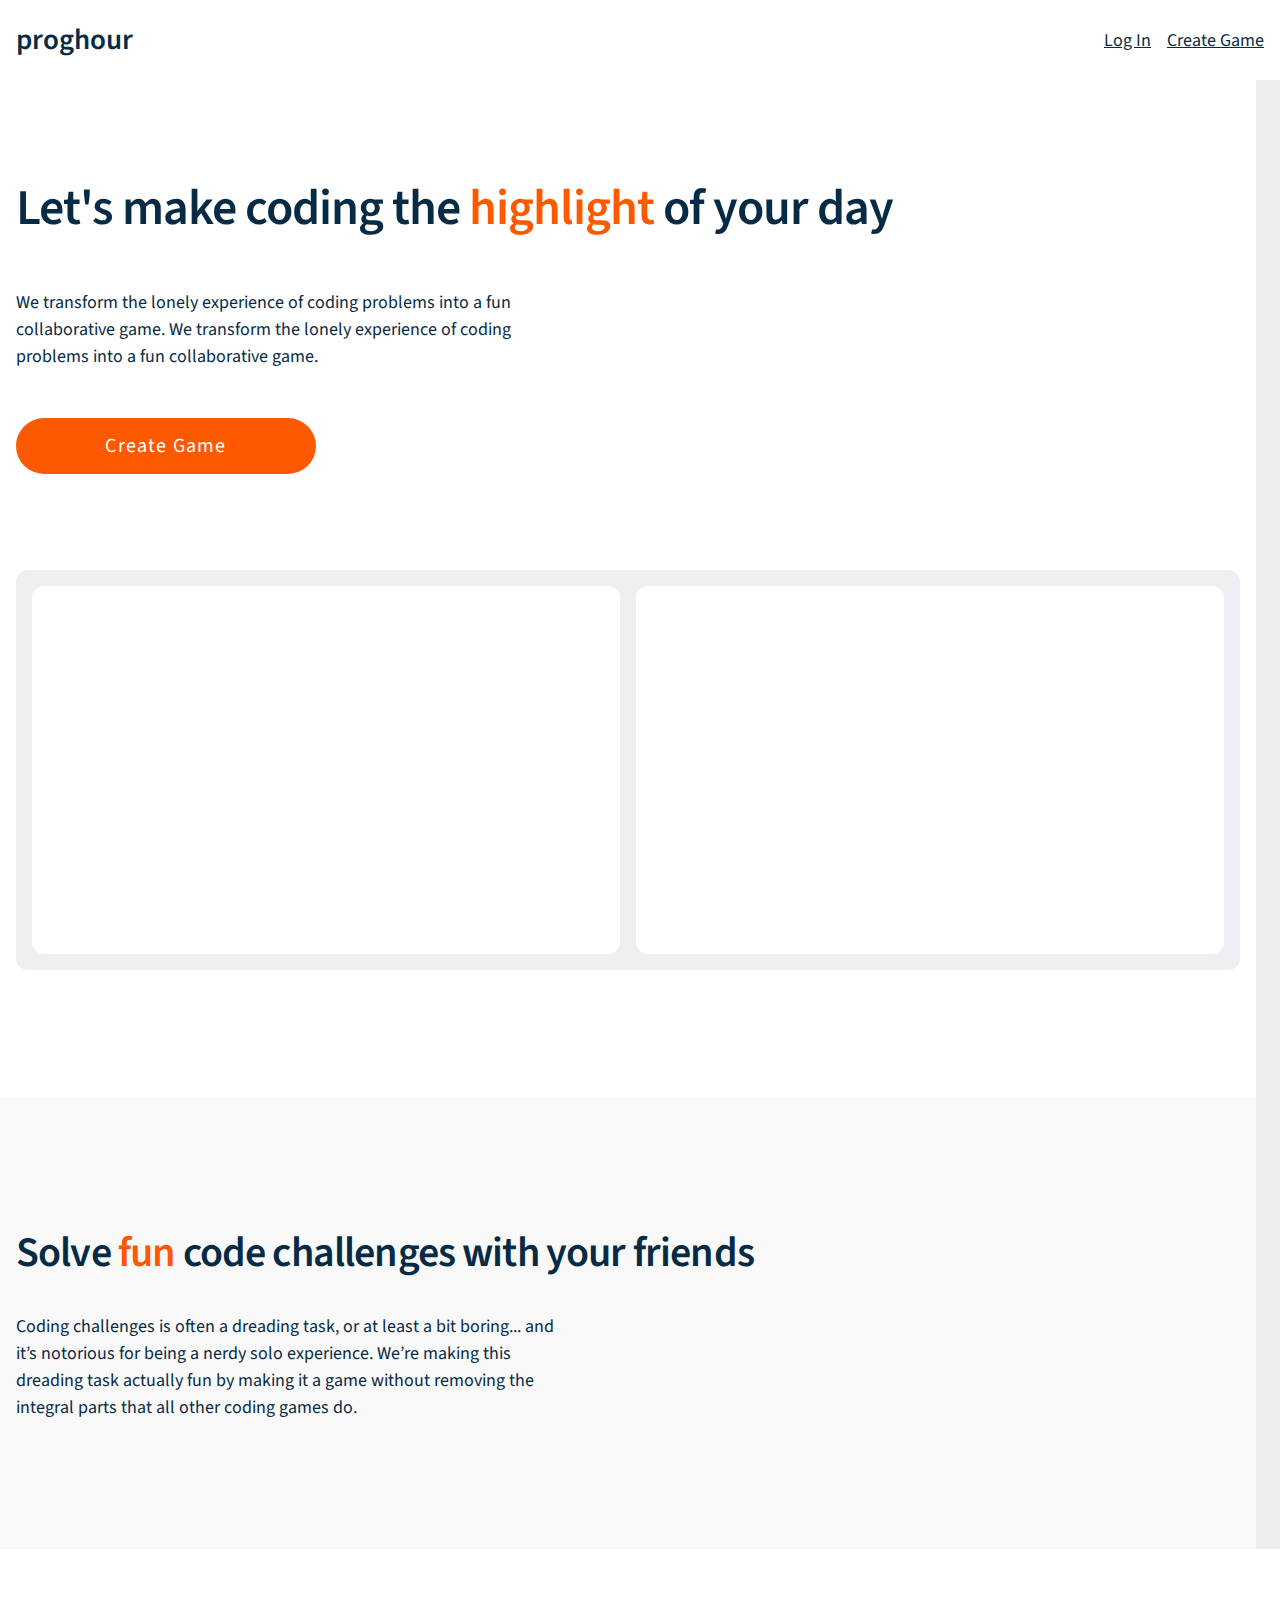
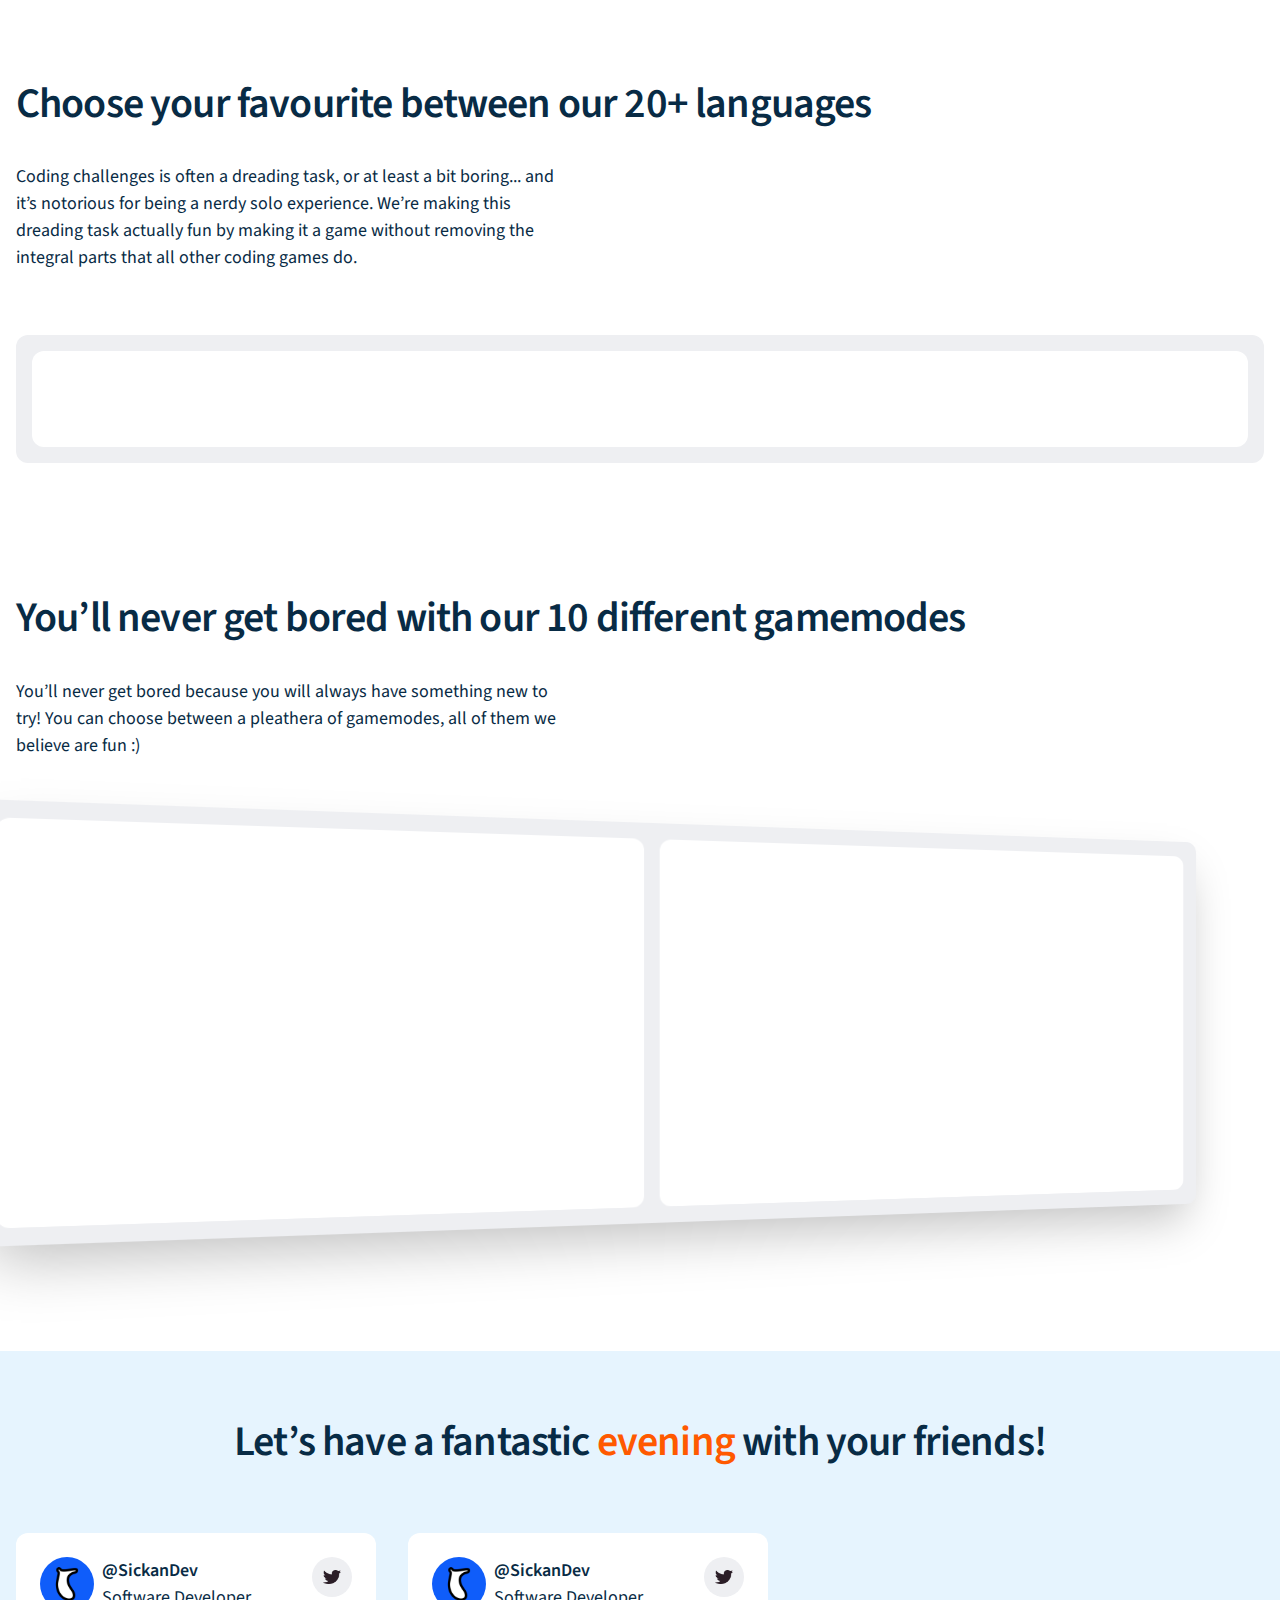
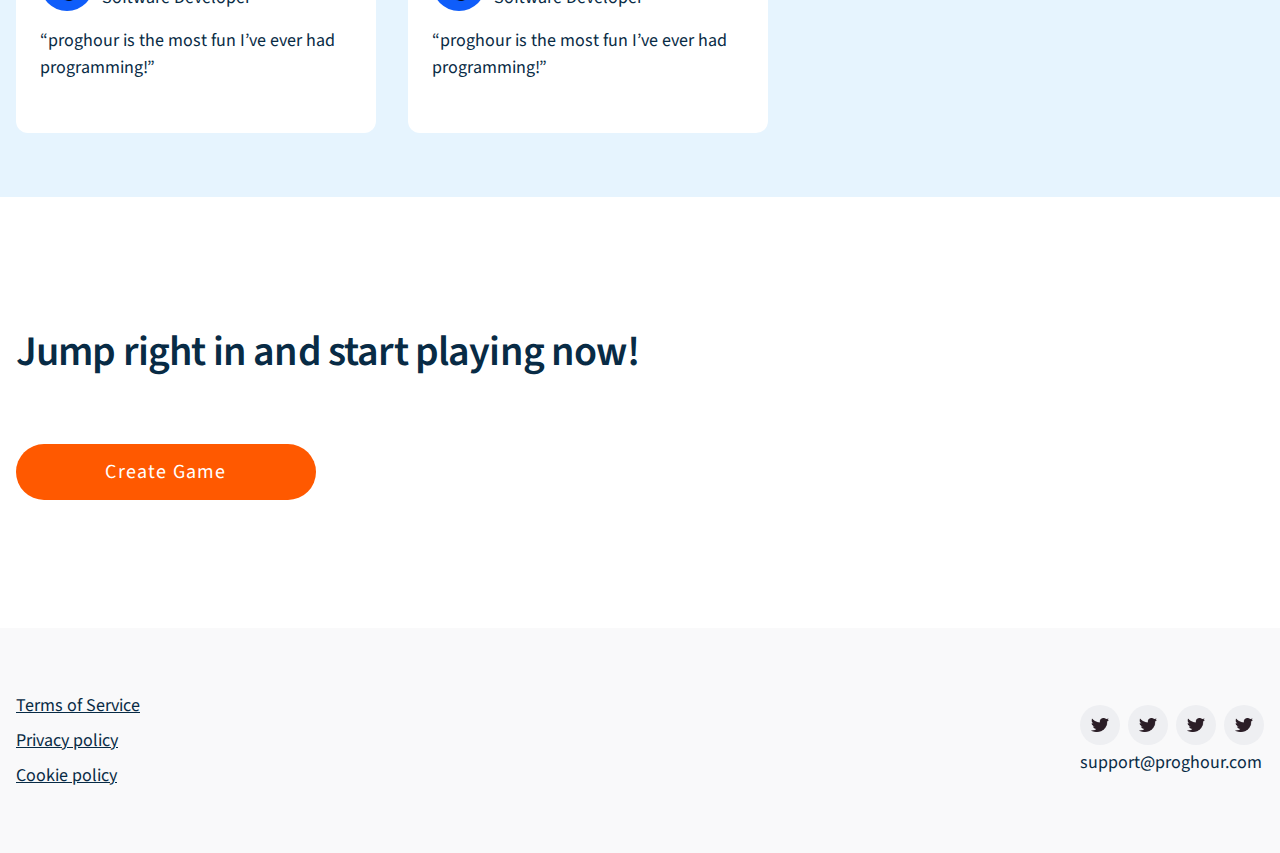
==== index.html @ 6eea27e3 "basic mobile finished" ====
<!DOCTYPE html>
<html lang="en">

<head>
  <meta charset="UTF-8" />
  <meta http-equiv="X-UA-Compatible" content="IE=edge" />
  <meta name="viewport" content="width=device-width, initial-scale=1.0" />
  <link rel="preconnect" href="https://fonts.googleapis.com" />
  <link rel="preconnect" href="https://fonts.gstatic.com" crossorigin />
  <link
    href="https://fonts.googleapis.com/css2?family=Source+Code+Pro:ital,wght@0,400;0,600;1,400;1,600&family=Source+Sans+Pro:ital,wght@0,400;0,600;0,700;1,400;1,600;1,700&display=swap"
    rel="stylesheet" />
  <link rel="stylesheet" href="css/style.css" media="all" />
  <title>proghour frontpage</title>
</head>

<body>
  <header class="header">
    <p class="header__logo">proghour</p>

    <nav class="header__nav">
      <a class="text text--normal" href="login.html">Log In</a>
      <a class="text text--normal" href="#">Create Game</a>
    </nav>
  </header>

  <section class="index__hero section section--default section--primary">
    <div class="index__hero-information">
      <h2 class="heading heading--big">
        Let's make <span class="code-text">coding</span> the
        <strong class="heading heading--big heading--highlight">highlight</strong>
        of your day
      </h2>

      <p class="index__hero-text text text--normal">
        We transform the lonely experience of coding problems into a fun
        collaborative game. We transform the lonely experience of coding
        problems into a fun collaborative game.
      </p>

      <button class="
            button button--primary button--big button-text button-text--big
            index__cta
          ">
        Create Game
      </button>
    </div>

    <div class="hero-image">
      <div class="hero-image__you hero-image__panel"></div>
      <div class="hero-image__best-friend hero-image__panel"></div>
    </div>
  </section>

  <section class="index__what section section--default">
    <h2 class="heading heading--default">
      Solve
      <strong class="heading heading--default heading--highlight">fun </strong>
      code challenges with your friends
    </h2>

    <p class="index__hero-text text text--normal">
      Coding challenges is often a dreading task, or at least a bit boring...
      and it’s notorious for being a nerdy solo experience. We’re making this
      dreading task actually fun by making it a game without removing the
      integral parts that all other coding games do.
    </p>
  </section>

  <section class="index__features">
    <div class="index__features-section">
      <div class="wrapper--heading-default">
        <h2 class="heading heading--default">
          Choose your favourite between our 20+ languages
        </h2>

        <p class="index__hero-text text text--normal">
          Coding challenges is often a dreading task, or at least a bit
          boring... and it’s notorious for being a nerdy solo experience.
          We’re making this dreading task actually fun by making it a game
          without removing the integral parts that all other coding games do.
        </p>
      </div>

      <div>
        <div class="language-image">
          <div class="language-image__inner">
            <div style="height: 64px"></div>
          </div>
        </div>
      </div>
    </div>

    <div class="index__features-section">
      <div class="wrapper--heading-default">
        <h2 class="heading heading--default">
          You’ll never get bored with our 10 different gamemodes
        </h2>

        <p class="index__hero-text text text--normal">
          You’ll never get bored because you will always have something new to
          try! You can choose between a pleathera of gamemodes, all of them we
          believe are fun :)
        </p>
      </div>

      <div class="index__panel">
        <div class="gamemode-image">
          <div class="hero-image__you hero-image__panel"></div>
          <div class="hero-image__best-friend hero-image__panel"></div>
        </div>
      </div>
    </div>
  </section>

  <section class="index__testamonials">
    <h2 class=" index__testamonial-header heading heading--default">
      Let’s have a fantastic <strong class="heading heading--default heading--highlight">evening</strong> with your
      friends!
    </h2>

    <div class="index__testamonial-list">
      <div class="testamonial">
        <div class="testamonial__person">
          <div class="testamonial__left">
            <img class="testamonial__avatar-image" src="./img/example_avatar.png" alt="Avatar">
            <div class="testamonial__details">
              <p class="text text--bold">@SickanDev</p>
              <p class="text text--normal">Software Developer</p>
            </div>
          </div>

          <div class="testamonial__right">
            <a class="testamonial__source" href="#">
              <img class="testamonial__source-image" src="./img/twitter_logo.png" alt="Twitter logo" />
            </a>
          </div>
        </div>

        <div class="testamonial__text">
          <p class="text text--normal">
            “proghour is the most fun I’ve ever had programming!”
          </p>
        </div>
      </div>

      <div class="testamonial">
        <div class="testamonial__person">
          <div class="testamonial__left">
            <img class="testamonial__avatar-image" src="./img/example_avatar.png" alt="Avatar">
            <div class="testamonial__details">
              <p class="text text--bold">@SickanDev</p>
              <p class="text text--normal">Software Developer</p>
            </div>
          </div>

          <div class="testamonial__right">
            <a class="testamonial__source" href="#">
              <img class="testamonial__source-image" src="./img/twitter_logo.png" alt="Twitter logo" />
            </a>
          </div>
        </div>

        <div class="testamonial__text">
          <p class="text text--normal">
            “proghour is the most fun I’ve ever had programming!”
          </p>
        </div>
      </div>

    </div>
  </section>

  <section class="index__how">
    <h2 class="heading heading--default">
      Jump right in and start playing now!
    </h2>

    <button class="
            button button--primary button--big button-text button-text--big
            index__cta
          ">
      Create Game
    </button>
  </section>

  <footer class="footer">
    <div class="footer__policies">
      <a class="text text--normal" href="#">Terms of Service</a>
      <a class="text text--normal" href="#">Privacy policy</a>
      <a class="text text--normal" href="#">Cookie policy</a>
    </div>

    <div class="footer__contact">

      <div class="footer__socials">
        <a class="footer__social-button" href="#">
          <img class="footer__social-image" src="./img/twitter_logo.png" alt="Twitter logo" />
        </a>
        <a class="footer__social-button" href="#">
          <img class="footer__social-image" src="./img/twitter_logo.png" alt="Twitter logo" />
        </a>
        <a class="footer__social-button" href="#">
          <img class="footer__social-image" src="./img/twitter_logo.png" alt="Twitter logo" />
        </a>
        <a class="footer__social-button" href="#">
          <img class="footer__social-image" src="./img/twitter_logo.png" alt="Twitter logo" />
        </a>
      </div>

      <p class="text text--normal">
        support@proghour.com
      </p>
    </div>
  </footer>
</body>

</html>
---- css/style.css ----
/* Font */
:root {
  --font-heading: "Source Sans Pro", sans-serif;
  --font-subheading: "Source Sans Pro", sans-serif;
  --font-body: "Source Sans Pro", sans-serif;
  --font-code: "Source Code Pro", monospace;
  --font-button: "Source Sans Pro", sans-serif;
}

/* Color */
:root {
  --color-black: #041725;
  --color-white: #ffffff;
  --color-foreground-dimmest: #6c8293;
  --color-foreground-dimmer: #244660;
  --color-foreground-default: #082b45;
  --color-background-root: #ebedef;
  --color-background-lower: #f9f9fa;
  --color-background-default: #ffffff;
  --color-background-higher: #eeeff2;
  --color-background-highest: #e3e5e8;
  --color-outline-dimmest: #dfe1e2;
  --color-outline-dimmer: #cfd1d3;
  --color-outline-default: #bdc0c2;
  --color-primary-dimmest: #b84000;
  --color-primary-dimmer: #e04e00;
  --color-primary-default: #ff5900;
  --color-primary-stronger: #ffceb3;
  --color-primary-strongest: #ffeee5;
  --color-secondary-dimmest: #b84000;
  --color-secondary-dimmer: #097bd3;
  --color-secondary-default: #0b93f4;
  --color-secondary-stronger: #b6dffb;
  --color-secondary-strongest: #e6f4fe;
  --color-positive-dimmest: #107f5e;
  --color-positive-dimmer: #14a378;
  --color-positive-default: #19cc95;
  --color-positive-stronger: #60ebc2;
  --color-positive-strongest: #bbf7e5;
  --color-negative-dimmest: #ae092d;
  --color-negative-dimmer: #d40d37;
  --color-negative-default: #f4154c;
  --color-negative-stronger: #f98aa6;
  --color-negative-strongest: #feecf0;
}

/* General */
:root {
  --border-radius-default: 12px;
  --border-radius-button: 100px;
  --shadow-small: 0px 1px 3px rgba(0, 0, 0, 0.1),
    0px 1px 2px -1px rgba(0, 0, 0, 0.1);
  --shadow-medium: 0px 4px 6px 0.1px rgba(0, 0, 0, 0.1),
    0px 2px 4px -2px rgba(0, 0, 0, 0.25);
  --shadow-big: 0px 10px 15px -3px rgba(0, 0, 0, 0.1),
    0px 4px 6px -4px rgba(0, 0, 0, 0.25);
  --shadow-extra-big: 0px 10px 25px -5px rgba(0, 0, 0, 0.1),
    0px 8px 10px -6px rgba(0, 0, 0, 0.1);
}

.heading {
  font-family: var(--font-heading);
  color: var(--color-foreground-default);
}
.heading--big {
  font-weight: 600;
  font-size: 2.625rem;
  line-height: 3.4125rem;
  letter-spacing: -0.02em;
}
.heading--default {
  font-weight: 600;
  font-size: 2.25rem;
  line-height: 2.925rem;
  letter-spacing: -0.02em;
}
.heading--small {
  font-weight: 600;
  font-size: 1.875rem;
  line-height: 2.4375rem;
  letter-spacing: -0.02em;
}
.heading--subtle {
  color: var(--color-foreground-dimmer);
}
.heading--highlight {
  color: var(--color-primary-default);
}

@media screen and (min-width: 656px) {
  .heading--big {
    font-size: 3.125rem;
    line-height: 4.0625rem;
  }
  .heading--default {
    font-size: 2.625rem;
    line-height: 3.4125rem;
  }
  .heading--small {
    font-size: 2.125rem;
    line-height: 2.7625rem;
  }
}
.text {
  font-family: var(--font-body);
  color: var(--color-foreground-default);
}
.text--normal {
  font-weight: 400;
  font-size: 1rem;
  line-height: 1.5rem;
}
.text--bold {
  font-weight: 600;
  font-size: 1rem;
  line-height: 1.5rem;
}
.text--small {
  font-weight: 400;
  font-size: 0.875rem;
  line-height: 1.3125rem;
}
.text--subtle {
  color: var(--color-foreground-dimmer);
}
.text--subtlest {
  color: var(--color-foreground-dimmest);
}

@media screen and (min-width: 656px) {
  .text--normal {
    font-size: 1.125rem;
    line-height: 1.6875rem;
  }
  .text--bold {
    font-size: 1.125rem;
    line-height: 1.6875rem;
  }
  .text--small {
    font-size: 1rem;
    line-height: 1.5rem;
  }
}
.button-text {
  font-family: var(--font-button);
}
.button-text--big {
  font-weight: 400;
  font-size: 1.375rem;
  line-height: 1.375rem;
  letter-spacing: 0.06em;
}
.button-text--default {
  font-weight: 400;
  font-size: 1.125rem;
  line-height: 1.125rem;
  letter-spacing: 0.06em;
}
.button-text--small {
  font-weight: 400;
  font-size: 1rem;
  line-height: 1rem;
  letter-spacing: 0.06em;
}

@media screen and (min-width: 656px) {
  .button-text--big {
    font-size: 1.25rem;
    line-height: 1.25rem;
  }
  .button-text--default {
    font-size: 1rem;
    line-height: 1rem;
  }
  .button-text--small {
    font-size: 0.85rem;
    line-height: 0.85rem;
  }
}
* {
  margin: 0;
  padding: 0;
  box-sizing: border-box;
}

body {
  width: 100vw;
  height: 100vh;
  max-width: 100%;
  background: var(--color-background-root);
}

.wrapper--heading-default {
  display: flex;
  flex-direction: column;
  gap: 32px;
}

.header {
  display: flex;
  align-items: center;
  justify-content: space-between;
  padding: 0 16px;
  width: 100%;
  height: 80px;
  background: var(--color-background-default);
}
.header__nav {
  display: flex;
  gap: 16px;
}
.header__logo {
  font-family: var(--font-heading);
  font-size: 29px;
  font-weight: 600;
  color: var(--color-foreground-default);
}

.footer {
  display: flex;
  justify-content: space-between;
  gap: 32px;
  align-items: center;
  background: var(--color-background-lower);
  padding: 64px 16px;
  height: max-content;
}
.footer__policies {
  display: flex;
  flex-direction: column;
  justify-content: flex-end;
  gap: 8px;
}
.footer__contact {
  display: flex;
  flex-direction: column;
  justify-content: flex-end;
  gap: 4px;
  min-height: 100%;
}
.footer__socials {
  display: flex;
  flex-wrap: wrap;
  justify-content: flex-end;
  gap: 8px;
}
.footer__social-button {
  display: flex;
  align-items: center;
  justify-content: center;
  width: 40px;
  height: 40px;
  border-radius: 100px;
  background: var(--color-background-higher);
}
.footer__social-button:active {
  background: var(--color-background-highest);
}
.footer__social-image {
  height: 14px;
}

@media screen and (min-width: 656px) {
  .footer__social-button:hover {
    background: var(--color-background-highest);
  }
}
.button {
  display: flex;
  justify-content: center;
  align-items: center;
  border-radius: var(--border-radius-button);
  border: none;
}
.button--standard {
  width: 100%;
}
.button--label {
  flex-direction: column;
  padding: 10px;
  aspect-ratio: unset;
}
.button--primary {
  background: var(--color-primary-default);
  color: var(--color-white);
}
.button--primary:active {
  background: var(--color-primary-dimmest);
}
.button--primary:disabled {
  opacity: 0.2;
}
.button--positive {
  background: var(--color-positive-default);
  color: var(--color-white);
}
.button--positive:active {
  background: var(--color-positive-dimmest);
}
.button--positive:disabled {
  opacity: 0.2;
}
.button--negative {
  background: var(--color-negative-default);
  color: var(--color-white);
}
.button--negative:active {
  background: var(--color-negative-dimmest);
}
.button--negative:disabled {
  opacity: 0.2;
}
.button--secondary {
  background: var(--color-background-default);
  border: 1px solid var(--color-primary-default);
  color: var(--color-primary-default);
}
.button--secondary:active {
  background: var(--color-primary-dimmer);
  color: var(--color-white);
}
.button--secondary:disabled {
  opacity: 0.2;
}
.button--tertiary {
  background: none;
  color: var(--color-foreground-default);
}
.button--tertiary:active {
  background: var(--color-background-highest);
}
.button--tertiary:disabled {
  opacity: 0.2;
}
.button--small {
  height: 40px;
  min-height: 40px;
}
.button--default {
  height: 52px;
  min-height: 52px;
}
.button--big {
  height: 64px;
  min-height: 64px;
}

@media screen and (min-width: 656px) {
  .button--primary:hover {
    background: var(--color-primary-dimmer);
  }
  .button--positive:hover {
    background: var(--color-positive-dimmer);
  }
  .button--negative:hover {
    background: var(--color-negative-dimmer);
  }
  .button--secondary:hover {
    background: var(--color-primary-default);
    color: var(--color-white);
  }
  .button--tertiary:hover {
    background: var(--color-background-higher);
  }
  .button--small {
    height: 32px;
    min-height: 32px;
  }
  .button--default {
    height: 40px;
    min-height: 40px;
  }
  .button--big {
    height: 56px;
    min-height: 56px;
  }
}
.section--default {
  max-width: 1256px;
  width: 100%;
}

.testamonial {
  display: flex;
  flex-direction: column;
  gap: 16px;
  background: var(--color-background-default);
  border-radius: var(--border-radius-default);
  padding: 24px;
  height: 200px;
  min-width: 360px;
  width: 360px;
}
.testamonial__person {
  display: flex;
  justify-content: space-between;
  height: max-content;
  width: 100%;
}
.testamonial__left {
  display: flex;
  gap: 8px;
}
.testamonial__avatar-image {
  width: 54px;
  height: 54px;
  border-radius: 100px;
}
.testamonial__details {
  display: flex;
  flex-direction: column;
}
.testamonial__right {
  display: flex;
  justify-content: flex-end;
  align-items: flex-start;
  width: max-content;
  height: 100%;
}
.testamonial__source {
  display: flex;
  align-items: center;
  justify-content: center;
  width: 40px;
  height: 40px;
  border-radius: 100px;
  background: var(--color-background-higher);
}
.testamonial__source:active {
  background: var(--color-background-highest);
}
.testamonial__source-image {
  height: 14px;
}

@media screen and (min-width: 656px) {
  .testamonial__source:hover {
    background: var(--color-background-highest);
  }
}
.hero-image {
  display: flex;
  gap: 16px;
  padding: 16px;
  width: 100%;
  aspect-ratio: 1.6;
  height: 100%;
  max-height: 400px;
  background: var(--color-background-higher);
  border-radius: var(--border-radius-default);
}
.hero-image__panel {
  background: var(--color-background-default);
  width: 100%;
  height: 100%;
  border-radius: var(--border-radius-default);
}

.language-image {
  padding: 16px;
  height: max-content;
  background: var(--color-background-higher);
  border-radius: var(--border-radius-default);
}
.language-image__inner {
  display: flex;
  gap: 16px;
  padding: 16px;
  width: 100%;
  height: max-content;
  background: var(--color-background-default);
  border-radius: var(--border-radius-default);
}

.gamemode-image {
  display: flex;
  gap: 16px;
  padding: 16px;
  width: 100%;
  aspect-ratio: 1.6;
  height: 100%;
  max-height: 400px;
  background: var(--color-background-higher);
  border-radius: var(--border-radius-default);
  transform: perspective(1500px) rotateY(15deg);
  box-shadow: rgba(0, 0, 0, 0.25) 0px 25px 50px -12px;
  transition: transform 1s ease 0s;
  transform-style: preserve-3d;
  margin-left: 12px;
}
.gamemode-image__panel {
  background: var(--color-background-default);
  width: 100%;
  height: 100%;
  border-radius: var(--border-radius-default);
}

.index__hero {
  display: flex;
  flex-direction: column;
  gap: 96px;
  padding: 96px 16px 128px 16px;
  background: var(--color-background-default);
}
.index__hero-information {
  display: flex;
  flex-direction: column;
  gap: 48px;
}
.index__hero-text {
  max-width: 560px;
}
.index__cta {
  width: 100%;
}
.index__what {
  display: flex;
  flex-direction: column;
  gap: 32px;
  padding: 128px 16px 128px 16px;
  background: var(--color-background-lower);
}
.index__features {
  display: flex;
  flex-direction: column;
  gap: 128px;
  padding: 128px 16px 128px 16px;
  background: var(--color-background-default);
}
.index__features-section {
  display: flex;
  flex-direction: column;
  gap: 64px;
}
.index__testamonials {
  display: flex;
  flex-direction: column;
  gap: 64px;
  padding: 64px 0;
  background: var(--color-secondary-strongest);
}
.index__testamonial-list {
  display: flex;
  gap: 32px;
  padding: 0 16px;
  overflow: auto;
}
.index__testamonial-header {
  width: 100%;
  text-align: center;
  padding: 0 16px;
}
.index__how {
  display: flex;
  flex-direction: column;
  gap: 64px;
  padding: 128px 16px;
  background: var(--color-background-default);
}

@media screen and (min-width: 656px) {
  .index__cta {
    width: 300px;
  }
}

/*# sourceMappingURL=style.css.map */
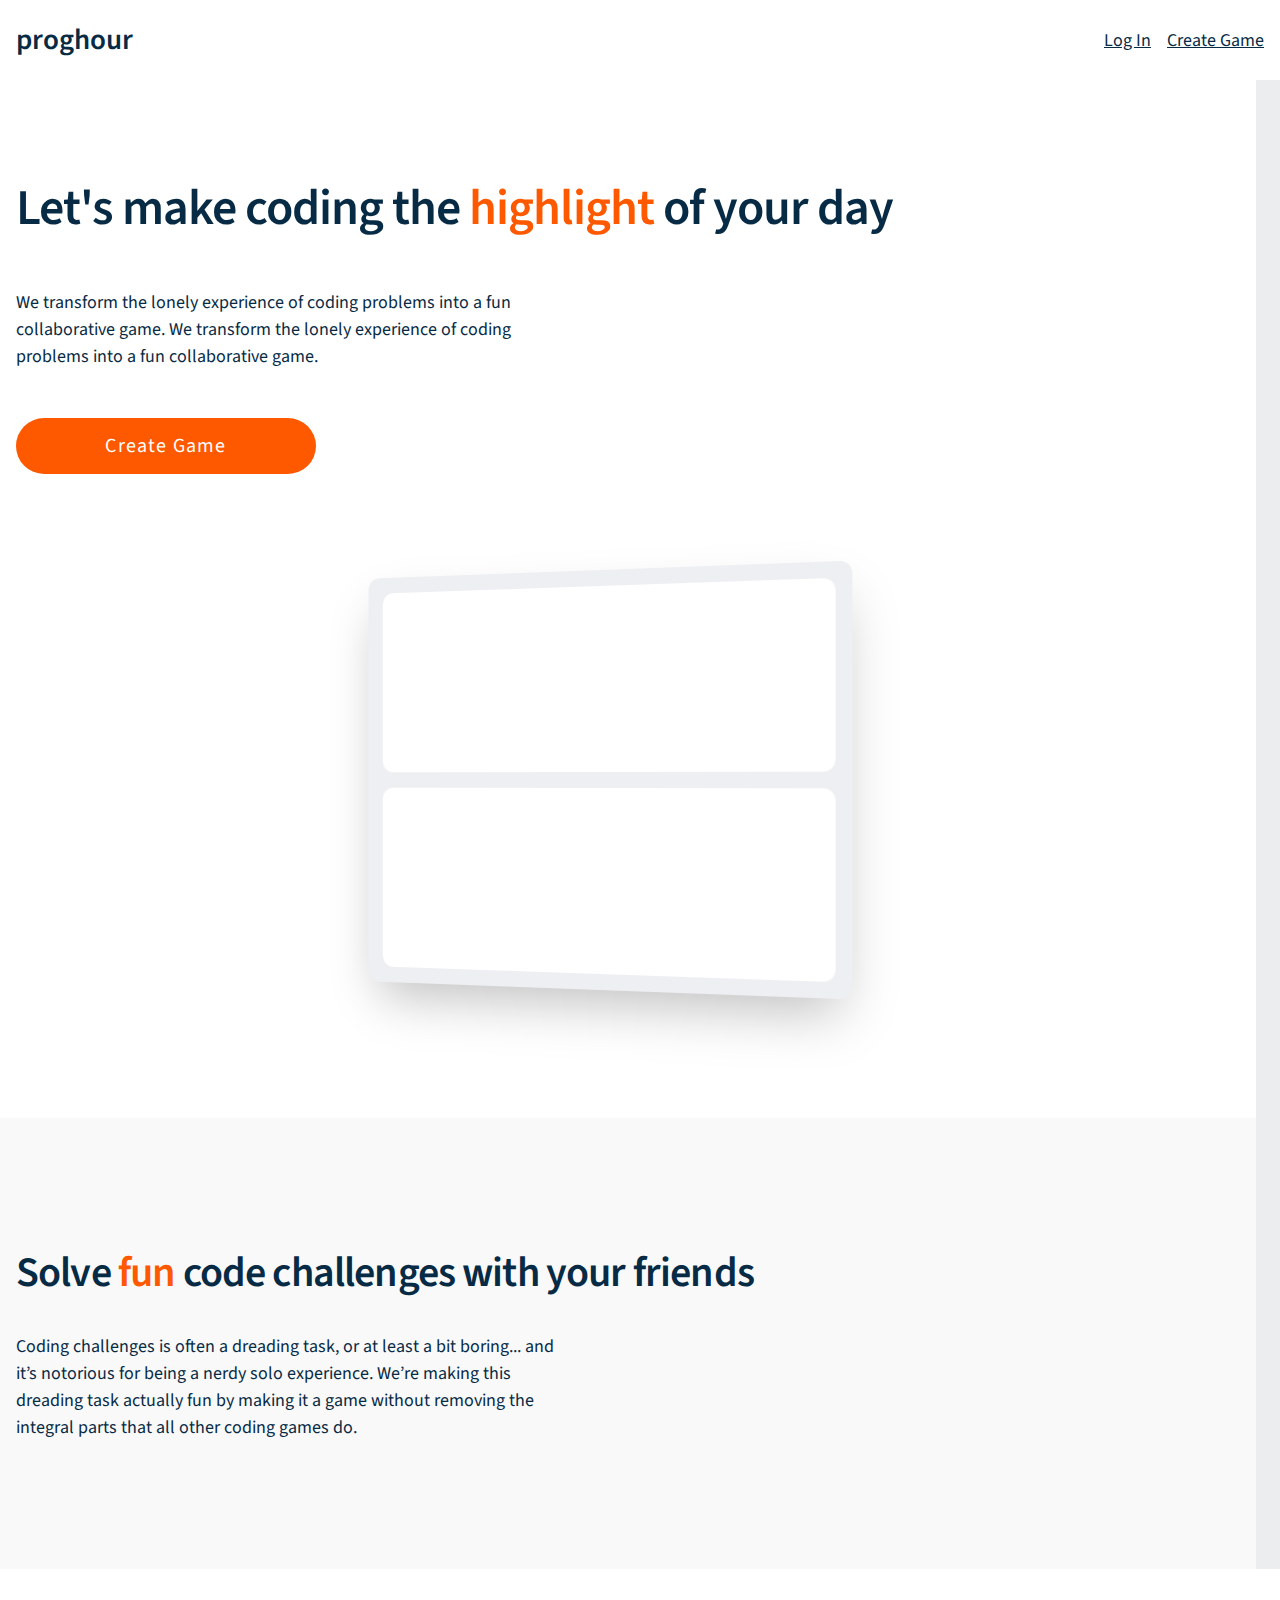
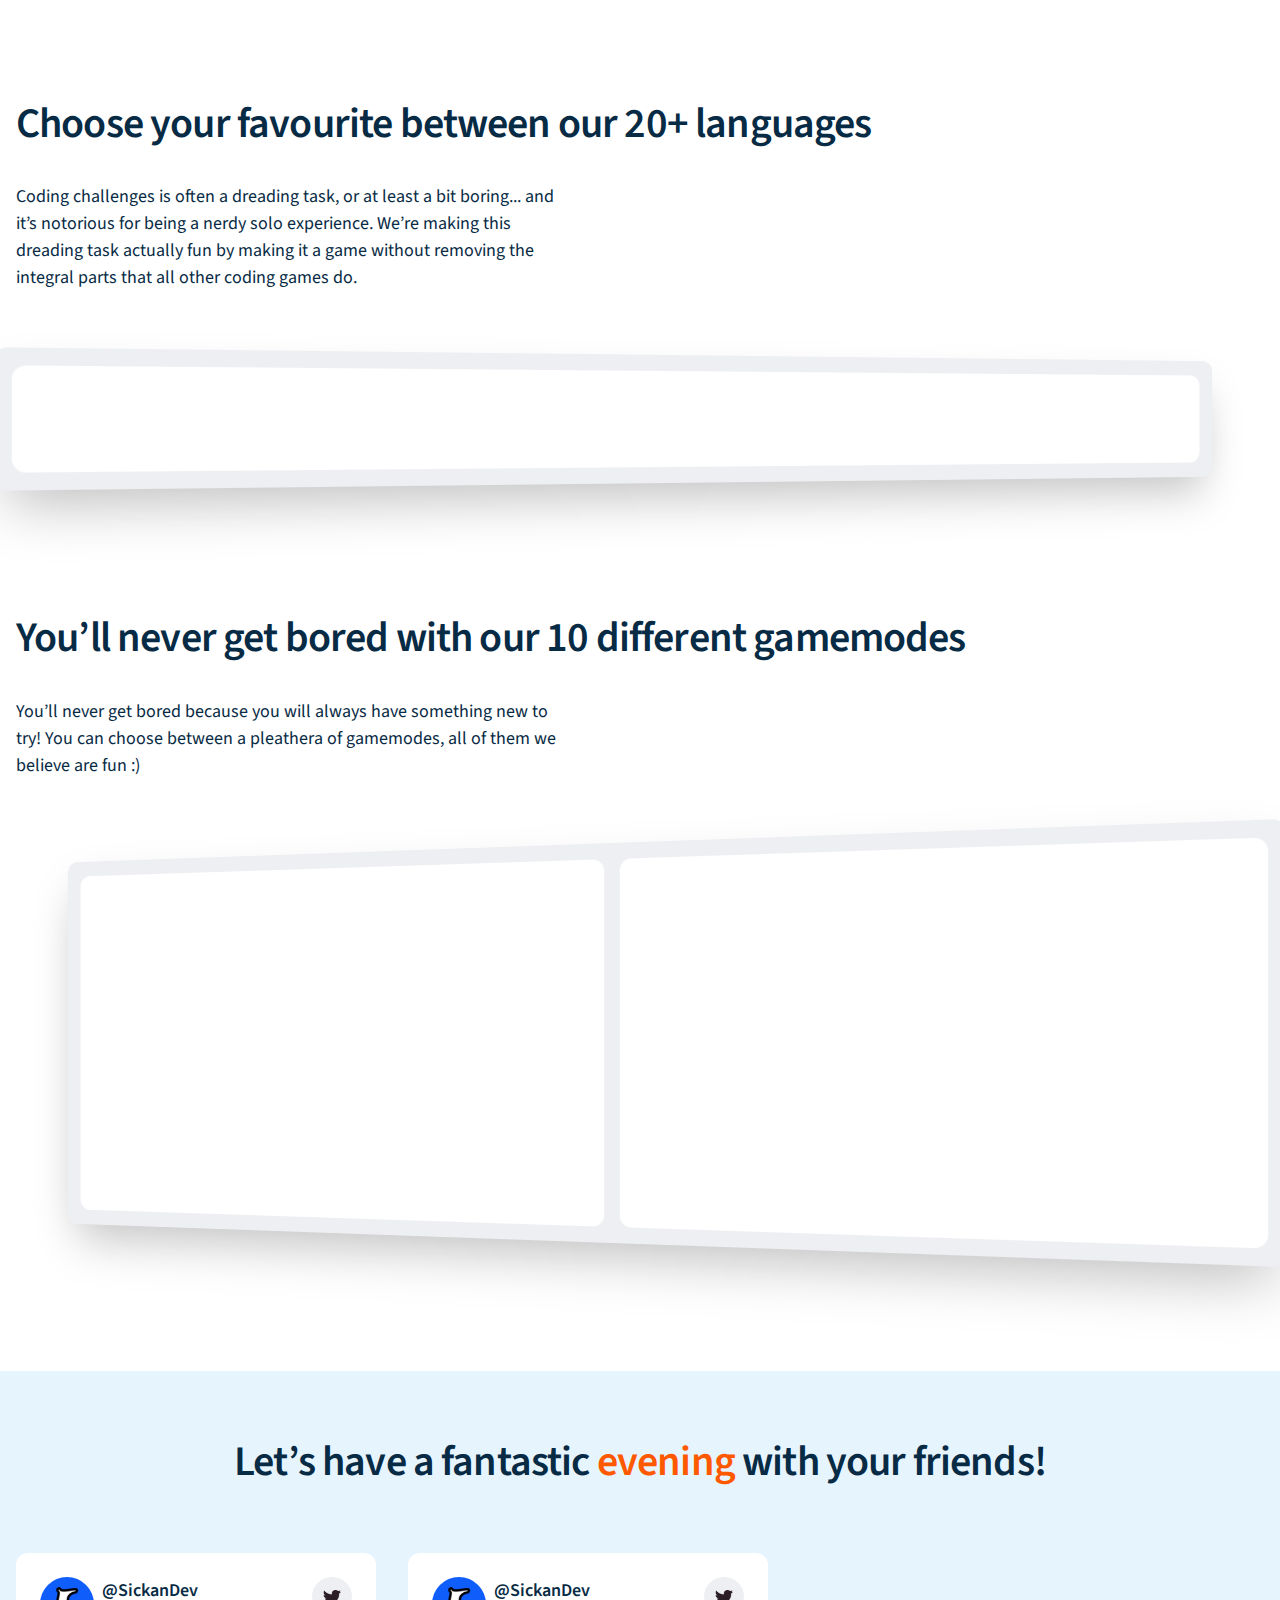
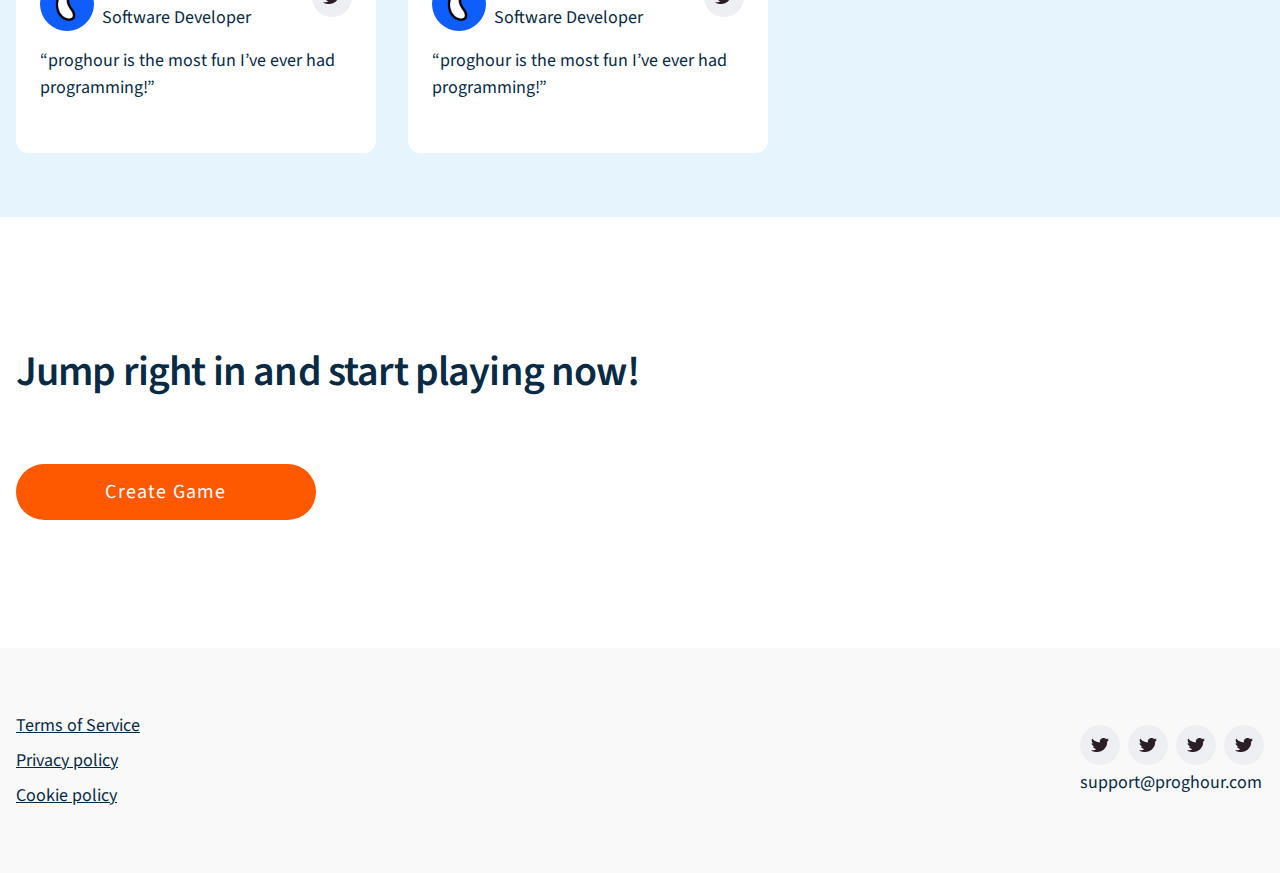
==== commit c39be74f: "3D Perspective of html-images and js file" ====
--- a/index.html
+++ b/index.html
@@ -1,218 +1,258 @@
 <!DOCTYPE html>
 <html lang="en">
-
-<head>
-  <meta charset="UTF-8" />
-  <meta http-equiv="X-UA-Compatible" content="IE=edge" />
-  <meta name="viewport" content="width=device-width, initial-scale=1.0" />
-  <link rel="preconnect" href="https://fonts.googleapis.com" />
-  <link rel="preconnect" href="https://fonts.gstatic.com" crossorigin />
-  <link
-    href="https://fonts.googleapis.com/css2?family=Source+Code+Pro:ital,wght@0,400;0,600;1,400;1,600&family=Source+Sans+Pro:ital,wght@0,400;0,600;0,700;1,400;1,600;1,700&display=swap"
-    rel="stylesheet" />
-  <link rel="stylesheet" href="css/style.css" media="all" />
-  <title>proghour frontpage</title>
-</head>
-
-<body>
-  <header class="header">
-    <p class="header__logo">proghour</p>
-
-    <nav class="header__nav">
-      <a class="text text--normal" href="login.html">Log In</a>
-      <a class="text text--normal" href="#">Create Game</a>
-    </nav>
-  </header>
-
-  <section class="index__hero section section--default section--primary">
-    <div class="index__hero-information">
-      <h2 class="heading heading--big">
-        Let's make <span class="code-text">coding</span> the
-        <strong class="heading heading--big heading--highlight">highlight</strong>
-        of your day
-      </h2>
-
-      <p class="index__hero-text text text--normal">
-        We transform the lonely experience of coding problems into a fun
-        collaborative game. We transform the lonely experience of coding
-        problems into a fun collaborative game.
-      </p>
-
-      <button class="
+  <head>
+    <meta charset="UTF-8" />
+    <meta http-equiv="X-UA-Compatible" content="IE=edge" />
+    <meta name="viewport" content="width=device-width, initial-scale=1.0" />
+    <link rel="preconnect" href="https://fonts.googleapis.com" />
+    <link rel="preconnect" href="https://fonts.gstatic.com" crossorigin />
+    <link
+      href="https://fonts.googleapis.com/css2?family=Source+Code+Pro:ital,wght@0,400;0,600;1,400;1,600&family=Source+Sans+Pro:ital,wght@0,400;0,600;0,700;1,400;1,600;1,700&display=swap"
+      rel="stylesheet"
+    />
+    <link rel="stylesheet" href="css/style.css" media="all" />
+    <title>proghour frontpage</title>
+  </head>
+
+  <body>
+    <header class="header">
+      <p class="header__logo">proghour</p>
+
+      <nav class="header__nav">
+        <a class="text text--normal" href="login.html">Log In</a>
+        <a class="text text--normal" href="#">Create Game</a>
+      </nav>
+    </header>
+
+    <section class="index__hero section section--default section--primary">
+      <div class="index__hero-information">
+        <h2 class="heading heading--big">
+          Let's make <span class="code-text">coding</span> the
+          <strong class="heading heading--big heading--highlight"
+            >highlight</strong
+          >
+          of your day
+        </h2>
+
+        <p class="index__hero-text text text--normal">
+          We transform the lonely experience of coding problems into a fun
+          collaborative game. We transform the lonely experience of coding
+          problems into a fun collaborative game.
+        </p>
+
+        <button
+          class="
             button button--primary button--big button-text button-text--big
             index__cta
-          ">
+          "
+        >
+          Create Game
+        </button>
+      </div>
+
+      <div class="hero-image html-image html-image--left">
+        <div class="hero-image__you hero-image__panel"></div>
+        <div class="hero-image__best-friend hero-image__panel"></div>
+      </div>
+    </section>
+
+    <section class="index__what section section--default">
+      <h2 class="heading heading--default">
+        Solve
+        <strong class="heading heading--default heading--highlight"
+          >fun
+        </strong>
+        code challenges with your friends
+      </h2>
+
+      <p class="index__hero-text text text--normal">
+        Coding challenges is often a dreading task, or at least a bit boring...
+        and it’s notorious for being a nerdy solo experience. We’re making this
+        dreading task actually fun by making it a game without removing the
+        integral parts that all other coding games do.
+      </p>
+    </section>
+
+    <section class="index__features">
+      <div class="index__features-section">
+        <div class="wrapper--heading-default">
+          <h2 class="heading heading--default">
+            Choose your favourite between our 20+ languages
+          </h2>
+
+          <p class="index__hero-text text text--normal">
+            Coding challenges is often a dreading task, or at least a bit
+            boring... and it’s notorious for being a nerdy solo experience.
+            We’re making this dreading task actually fun by making it a game
+            without removing the integral parts that all other coding games do.
+          </p>
+        </div>
+
+        <div>
+          <div class="language-image html-image html-image--right">
+            <div class="language-image__inner">
+              <div style="height: 64px"></div>
+            </div>
+          </div>
+        </div>
+      </div>
+
+      <div class="index__features-section">
+        <div class="wrapper--heading-default">
+          <h2 class="heading heading--default">
+            You’ll never get bored with our 10 different gamemodes
+          </h2>
+
+          <p class="index__hero-text text text--normal">
+            You’ll never get bored because you will always have something new to
+            try! You can choose between a pleathera of gamemodes, all of them we
+            believe are fun :)
+          </p>
+        </div>
+
+        <div class="index__panel">
+          <div class="gamemode-image html-image html-image--left">
+            <div class="hero-image__you hero-image__panel">
+              <div class="gamemode-image__code-line"></div>
+            </div>
+            <div class="hero-image__best-friend hero-image__panel"></div>
+          </div>
+        </div>
+      </div>
+    </section>
+
+    <section class="index__testimonials">
+      <h2 class="index__testimonial-header heading heading--default">
+        Let’s have a fantastic
+        <strong class="heading heading--default heading--highlight"
+          >evening</strong
+        >
+        with your friends!
+      </h2>
+
+      <div class="index__testimonial-list">
+        <div class="testimonial">
+          <div class="testimonial__person">
+            <div class="testimonial__left">
+              <img
+                class="testimonial__avatar-image"
+                src="./img/example_avatar.png"
+                alt="Avatar"
+              />
+              <div class="testimonial__details">
+                <p class="text text--bold">@SickanDev</p>
+                <p class="text text--normal">Software Developer</p>
+              </div>
+            </div>
+
+            <div class="testimonial__right">
+              <a class="testimonial__source" href="#">
+                <img
+                  class="testimonial__source-image"
+                  src="./img/twitter_logo.png"
+                  alt="Twitter logo"
+                />
+              </a>
+            </div>
+          </div>
+
+          <div class="testimonial__text">
+            <p class="text text--normal">
+              “proghour is the most fun I’ve ever had programming!”
+            </p>
+          </div>
+        </div>
+
+        <div class="testimonial">
+          <div class="testimonial__person">
+            <div class="testimonial__left">
+              <img
+                class="testimonial__avatar-image"
+                src="./img/example_avatar.png"
+                alt="Avatar"
+              />
+              <div class="testimonial__details">
+                <p class="text text--bold">@SickanDev</p>
+                <p class="text text--normal">Software Developer</p>
+              </div>
+            </div>
+
+            <div class="testimonial__right">
+              <a class="testimonial__source" href="#">
+                <img
+                  class="testimonial__source-image"
+                  src="./img/twitter_logo.png"
+                  alt="Twitter logo"
+                />
+              </a>
+            </div>
+          </div>
+
+          <div class="testimonial__text">
+            <p class="text text--normal">
+              “proghour is the most fun I’ve ever had programming!”
+            </p>
+          </div>
+        </div>
+      </div>
+    </section>
+
+    <section class="index__how">
+      <h2 class="heading heading--default">
+        Jump right in and start playing now!
+      </h2>
+
+      <button
+        class="
+          button button--primary button--big button-text button-text--big
+          index__cta
+        "
+      >
         Create Game
       </button>
-    </div>
-
-    <div class="hero-image">
-      <div class="hero-image__you hero-image__panel"></div>
-      <div class="hero-image__best-friend hero-image__panel"></div>
-    </div>
-  </section>
-
-  <section class="index__what section section--default">
-    <h2 class="heading heading--default">
-      Solve
-      <strong class="heading heading--default heading--highlight">fun </strong>
-      code challenges with your friends
-    </h2>
-
-    <p class="index__hero-text text text--normal">
-      Coding challenges is often a dreading task, or at least a bit boring...
-      and it’s notorious for being a nerdy solo experience. We’re making this
-      dreading task actually fun by making it a game without removing the
-      integral parts that all other coding games do.
-    </p>
-  </section>
-
-  <section class="index__features">
-    <div class="index__features-section">
-      <div class="wrapper--heading-default">
-        <h2 class="heading heading--default">
-          Choose your favourite between our 20+ languages
-        </h2>
-
-        <p class="index__hero-text text text--normal">
-          Coding challenges is often a dreading task, or at least a bit
-          boring... and it’s notorious for being a nerdy solo experience.
-          We’re making this dreading task actually fun by making it a game
-          without removing the integral parts that all other coding games do.
-        </p>
-      </div>
-
-      <div>
-        <div class="language-image">
-          <div class="language-image__inner">
-            <div style="height: 64px"></div>
-          </div>
-        </div>
-      </div>
-    </div>
-
-    <div class="index__features-section">
-      <div class="wrapper--heading-default">
-        <h2 class="heading heading--default">
-          You’ll never get bored with our 10 different gamemodes
-        </h2>
-
-        <p class="index__hero-text text text--normal">
-          You’ll never get bored because you will always have something new to
-          try! You can choose between a pleathera of gamemodes, all of them we
-          believe are fun :)
-        </p>
-      </div>
-
-      <div class="index__panel">
-        <div class="gamemode-image">
-          <div class="hero-image__you hero-image__panel"></div>
-          <div class="hero-image__best-friend hero-image__panel"></div>
-        </div>
-      </div>
-    </div>
-  </section>
-
-  <section class="index__testamonials">
-    <h2 class=" index__testamonial-header heading heading--default">
-      Let’s have a fantastic <strong class="heading heading--default heading--highlight">evening</strong> with your
-      friends!
-    </h2>
-
-    <div class="index__testamonial-list">
-      <div class="testamonial">
-        <div class="testamonial__person">
-          <div class="testamonial__left">
-            <img class="testamonial__avatar-image" src="./img/example_avatar.png" alt="Avatar">
-            <div class="testamonial__details">
-              <p class="text text--bold">@SickanDev</p>
-              <p class="text text--normal">Software Developer</p>
-            </div>
-          </div>
-
-          <div class="testamonial__right">
-            <a class="testamonial__source" href="#">
-              <img class="testamonial__source-image" src="./img/twitter_logo.png" alt="Twitter logo" />
-            </a>
-          </div>
-        </div>
-
-        <div class="testamonial__text">
-          <p class="text text--normal">
-            “proghour is the most fun I’ve ever had programming!”
-          </p>
-        </div>
-      </div>
-
-      <div class="testamonial">
-        <div class="testamonial__person">
-          <div class="testamonial__left">
-            <img class="testamonial__avatar-image" src="./img/example_avatar.png" alt="Avatar">
-            <div class="testamonial__details">
-              <p class="text text--bold">@SickanDev</p>
-              <p class="text text--normal">Software Developer</p>
-            </div>
-          </div>
-
-          <div class="testamonial__right">
-            <a class="testamonial__source" href="#">
-              <img class="testamonial__source-image" src="./img/twitter_logo.png" alt="Twitter logo" />
-            </a>
-          </div>
-        </div>
-
-        <div class="testamonial__text">
-          <p class="text text--normal">
-            “proghour is the most fun I’ve ever had programming!”
-          </p>
-        </div>
-      </div>
-
-    </div>
-  </section>
-
-  <section class="index__how">
-    <h2 class="heading heading--default">
-      Jump right in and start playing now!
-    </h2>
-
-    <button class="
-            button button--primary button--big button-text button-text--big
-            index__cta
-          ">
-      Create Game
-    </button>
-  </section>
-
-  <footer class="footer">
-    <div class="footer__policies">
-      <a class="text text--normal" href="#">Terms of Service</a>
-      <a class="text text--normal" href="#">Privacy policy</a>
-      <a class="text text--normal" href="#">Cookie policy</a>
-    </div>
-
-    <div class="footer__contact">
-
-      <div class="footer__socials">
-        <a class="footer__social-button" href="#">
-          <img class="footer__social-image" src="./img/twitter_logo.png" alt="Twitter logo" />
-        </a>
-        <a class="footer__social-button" href="#">
-          <img class="footer__social-image" src="./img/twitter_logo.png" alt="Twitter logo" />
-        </a>
-        <a class="footer__social-button" href="#">
-          <img class="footer__social-image" src="./img/twitter_logo.png" alt="Twitter logo" />
-        </a>
-        <a class="footer__social-button" href="#">
-          <img class="footer__social-image" src="./img/twitter_logo.png" alt="Twitter logo" />
-        </a>
-      </div>
-
-      <p class="text text--normal">
-        support@proghour.com
-      </p>
-    </div>
-  </footer>
-</body>
-
-</html>+    </section>
+
+    <footer class="footer">
+      <div class="footer__policies">
+        <a class="text text--normal" href="#">Terms of Service</a>
+        <a class="text text--normal" href="#">Privacy policy</a>
+        <a class="text text--normal" href="#">Cookie policy</a>
+      </div>
+
+      <div class="footer__contact">
+        <div class="footer__socials">
+          <a class="footer__social-button" href="#">
+            <img
+              class="footer__social-image"
+              src="./img/twitter_logo.png"
+              alt="Twitter logo"
+            />
+          </a>
+          <a class="footer__social-button" href="#">
+            <img
+              class="footer__social-image"
+              src="./img/twitter_logo.png"
+              alt="Twitter logo"
+            />
+          </a>
+          <a class="footer__social-button" href="#">
+            <img
+              class="footer__social-image"
+              src="./img/twitter_logo.png"
+              alt="Twitter logo"
+            />
+          </a>
+          <a class="footer__social-button" href="#">
+            <img
+              class="footer__social-image"
+              src="./img/twitter_logo.png"
+              alt="Twitter logo"
+            />
+          </a>
+        </div>
+
+        <p class="text text--normal">support@proghour.com</p>
+      </div>
+    </footer>
+  </body>
+</html>
--- a/css/style.css
+++ b/css/style.css
@@ -380,7 +380,7 @@
   width: 100%;
 }
 
-.testamonial {
+.testimonial {
   display: flex;
   flex-direction: column;
   gap: 16px;
@@ -391,33 +391,33 @@
   min-width: 360px;
   width: 360px;
 }
-.testamonial__person {
+.testimonial__person {
   display: flex;
   justify-content: space-between;
   height: max-content;
   width: 100%;
 }
-.testamonial__left {
+.testimonial__left {
   display: flex;
   gap: 8px;
 }
-.testamonial__avatar-image {
+.testimonial__avatar-image {
   width: 54px;
   height: 54px;
   border-radius: 100px;
 }
-.testamonial__details {
-  display: flex;
-  flex-direction: column;
-}
-.testamonial__right {
+.testimonial__details {
+  display: flex;
+  flex-direction: column;
+}
+.testimonial__right {
   display: flex;
   justify-content: flex-end;
   align-items: flex-start;
   width: max-content;
   height: 100%;
 }
-.testamonial__source {
+.testimonial__source {
   display: flex;
   align-items: center;
   justify-content: center;
@@ -426,19 +426,73 @@
   border-radius: 100px;
   background: var(--color-background-higher);
 }
-.testamonial__source:active {
+.testimonial__source:active {
   background: var(--color-background-highest);
 }
-.testamonial__source-image {
+.testimonial__source-image {
   height: 14px;
 }
 
 @media screen and (min-width: 656px) {
-  .testamonial__source:hover {
+  .testimonial__source:hover {
     background: var(--color-background-highest);
   }
 }
+.html-image {
+  position: relative;
+  transition: transform 1s ease 0s;
+}
+.html-image--right {
+  box-shadow: rgba(0, 0, 0, 0.25) 0px 25px 50px -12px;
+  transform: perspective(1500px) rotateY(15deg);
+  left: 2.2vw;
+}
+.html-image--left {
+  box-shadow: rgba(0, 0, 0, 0.25) 0px 25px 50px -12px;
+  perspective-origin: left;
+  transform: perspective(1500px) rotateY(-15deg);
+  right: 2.2vw;
+}
+
 .hero-image {
+  display: flex;
+  flex-direction: column;
+  gap: 16px;
+  padding: 16px;
+  width: 100%;
+  max-width: 500px;
+  aspect-ratio: 0.6;
+  height: 100%;
+  max-height: 420px;
+  margin: 0 auto;
+  background: var(--color-background-higher);
+  border-radius: var(--border-radius-default);
+}
+.hero-image__panel {
+  padding: 24px;
+  background: var(--color-background-default);
+  width: 100%;
+  height: 100%;
+  border-radius: var(--border-radius-default);
+}
+
+.language-image {
+  padding: 16px;
+  height: max-content;
+  background: var(--color-background-higher);
+  border-radius: var(--border-radius-default);
+}
+.language-image__inner {
+  display: flex;
+  gap: 16px;
+  padding: 16px;
+  width: 100%;
+  height: max-content;
+  background: var(--color-background-default);
+  border-radius: var(--border-radius-default);
+}
+
+.gamemode-image {
   display: flex;
   gap: 16px;
   padding: 16px;
@@ -449,45 +503,6 @@
   background: var(--color-background-higher);
   border-radius: var(--border-radius-default);
 }
-.hero-image__panel {
-  background: var(--color-background-default);
-  width: 100%;
-  height: 100%;
-  border-radius: var(--border-radius-default);
-}
-
-.language-image {
-  padding: 16px;
-  height: max-content;
-  background: var(--color-background-higher);
-  border-radius: var(--border-radius-default);
-}
-.language-image__inner {
-  display: flex;
-  gap: 16px;
-  padding: 16px;
-  width: 100%;
-  height: max-content;
-  background: var(--color-background-default);
-  border-radius: var(--border-radius-default);
-}
-
-.gamemode-image {
-  display: flex;
-  gap: 16px;
-  padding: 16px;
-  width: 100%;
-  aspect-ratio: 1.6;
-  height: 100%;
-  max-height: 400px;
-  background: var(--color-background-higher);
-  border-radius: var(--border-radius-default);
-  transform: perspective(1500px) rotateY(15deg);
-  box-shadow: rgba(0, 0, 0, 0.25) 0px 25px 50px -12px;
-  transition: transform 1s ease 0s;
-  transform-style: preserve-3d;
-  margin-left: 12px;
-}
 .gamemode-image__panel {
   background: var(--color-background-default);
   width: 100%;
@@ -532,20 +547,20 @@
   flex-direction: column;
   gap: 64px;
 }
-.index__testamonials {
+.index__testimonials {
   display: flex;
   flex-direction: column;
   gap: 64px;
   padding: 64px 0;
   background: var(--color-secondary-strongest);
 }
-.index__testamonial-list {
+.index__testimonial-list {
   display: flex;
   gap: 32px;
   padding: 0 16px;
   overflow: auto;
 }
-.index__testamonial-header {
+.index__testimonial-header {
   width: 100%;
   text-align: center;
   padding: 0 16px;
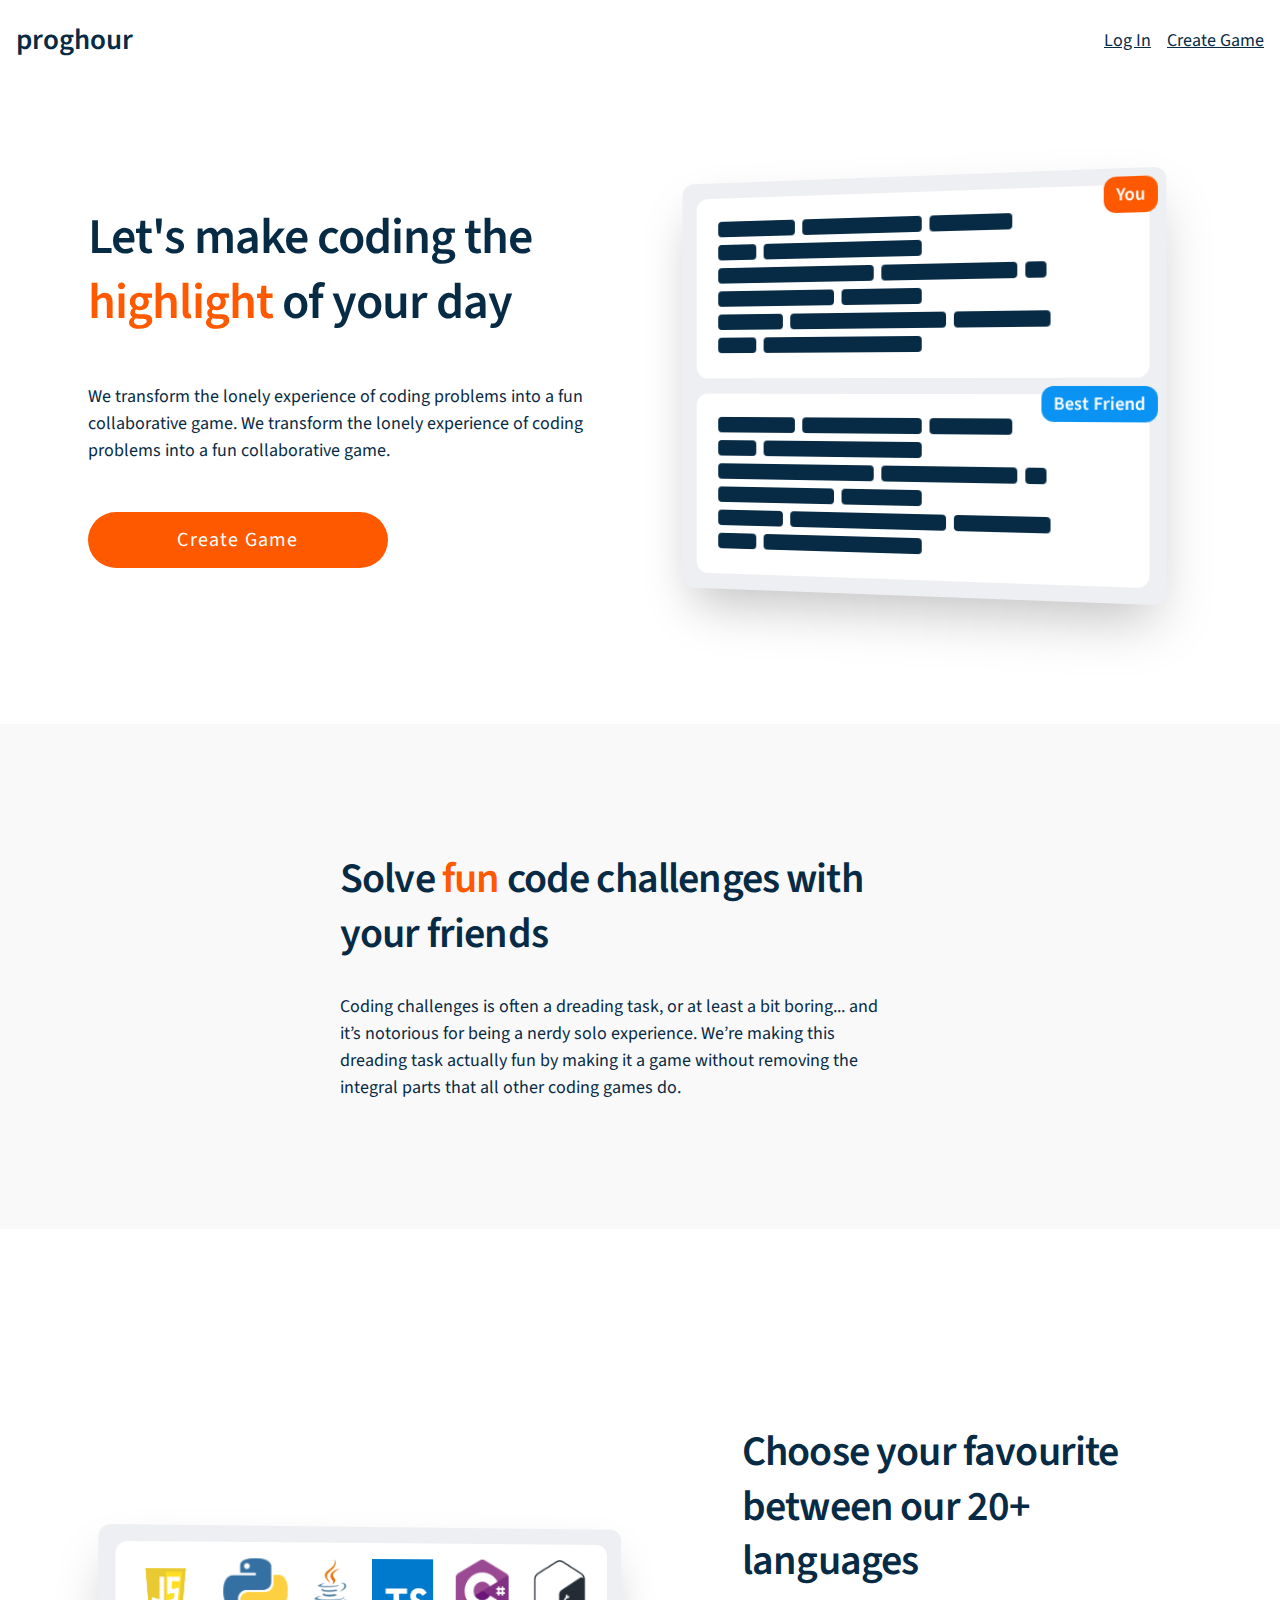
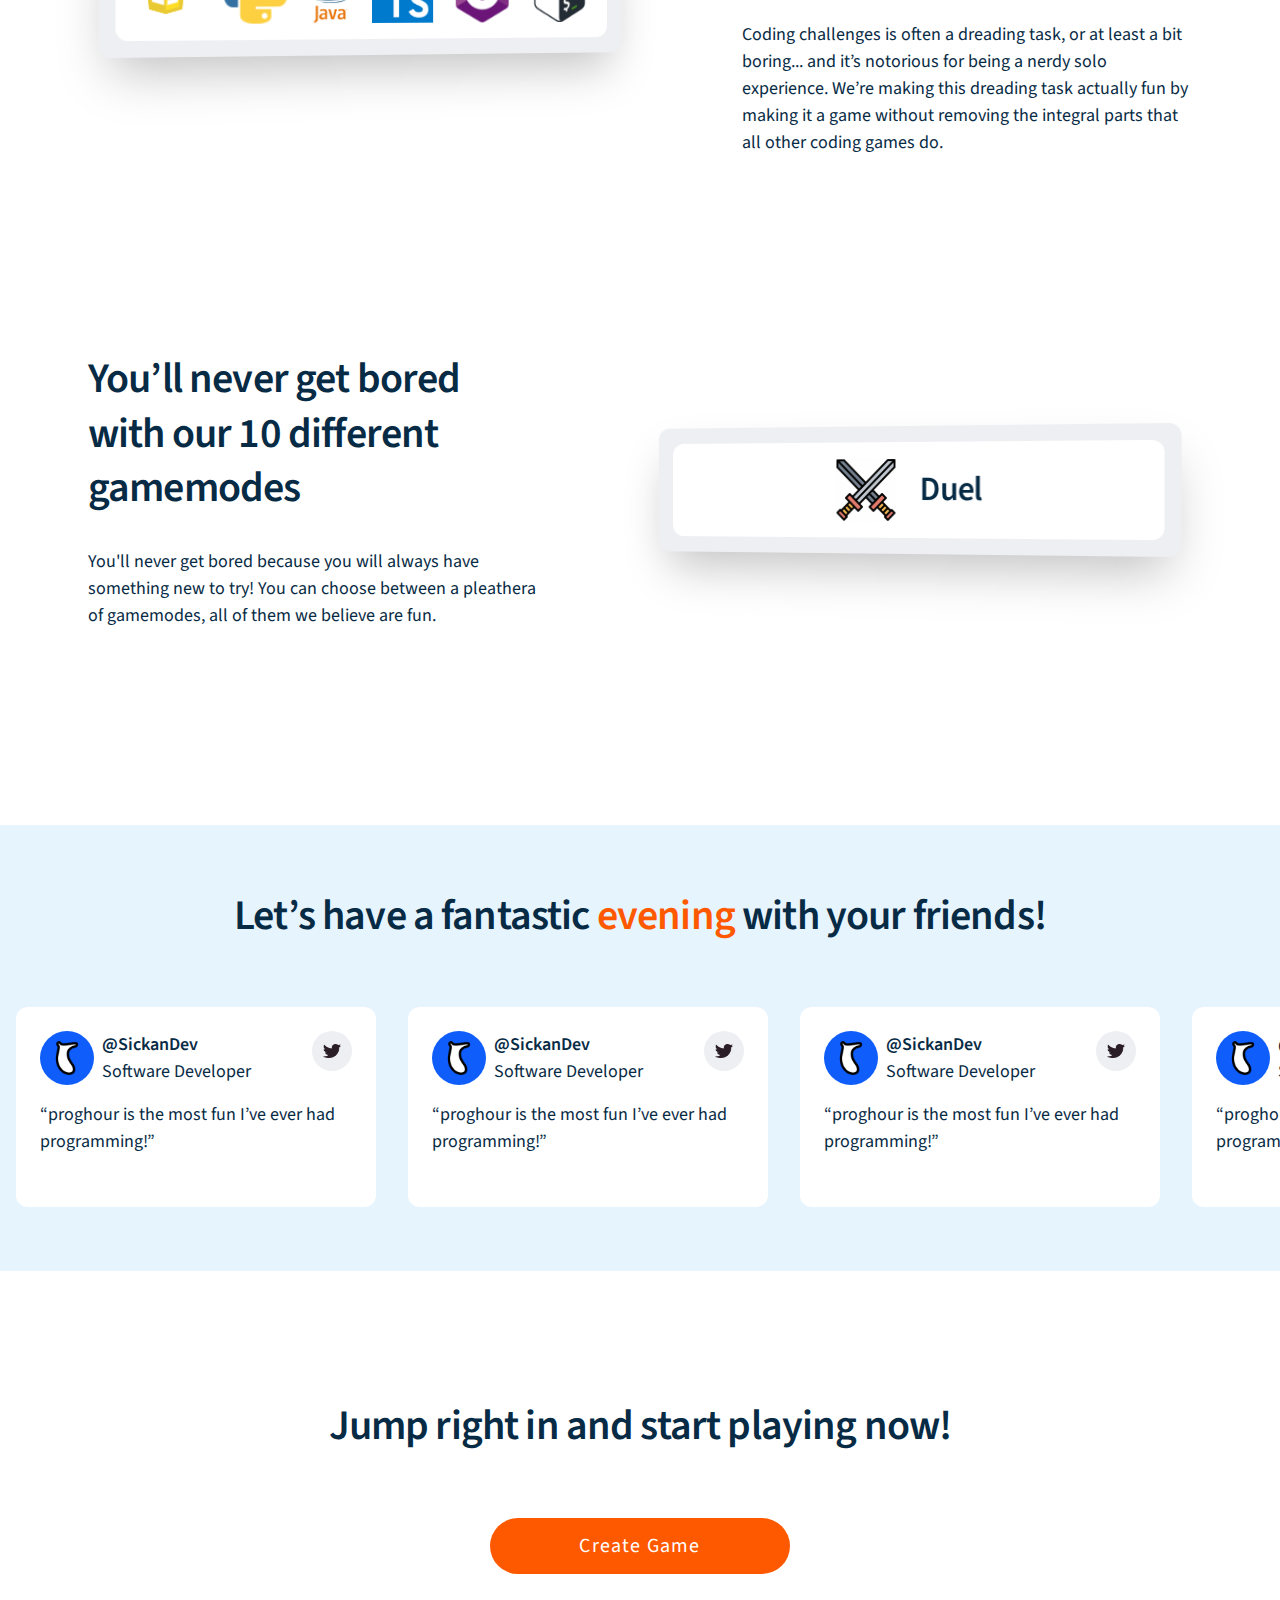
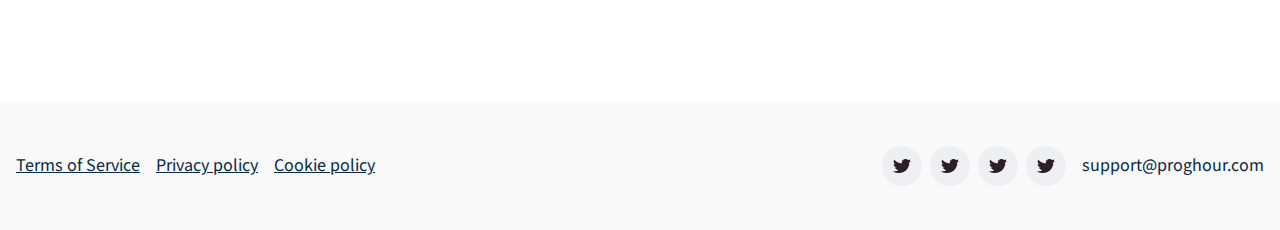
==== commit eca46a2b: "Desktop and animation" ====
--- a/index.html
+++ b/index.html
@@ -1,36 +1,37 @@
 <!DOCTYPE html>
 <html lang="en">
-  <head>
-    <meta charset="UTF-8" />
-    <meta http-equiv="X-UA-Compatible" content="IE=edge" />
-    <meta name="viewport" content="width=device-width, initial-scale=1.0" />
-    <link rel="preconnect" href="https://fonts.googleapis.com" />
-    <link rel="preconnect" href="https://fonts.gstatic.com" crossorigin />
-    <link
-      href="https://fonts.googleapis.com/css2?family=Source+Code+Pro:ital,wght@0,400;0,600;1,400;1,600&family=Source+Sans+Pro:ital,wght@0,400;0,600;0,700;1,400;1,600;1,700&display=swap"
-      rel="stylesheet"
-    />
-    <link rel="stylesheet" href="css/style.css" media="all" />
-    <title>proghour frontpage</title>
-  </head>
-
-  <body>
-    <header class="header">
+
+<head>
+  <meta charset="UTF-8" />
+  <meta http-equiv="X-UA-Compatible" content="IE=edge" />
+  <meta name="viewport" content="width=device-width, initial-scale=1.0" />
+  <link rel="preconnect" href="https://fonts.googleapis.com" />
+  <link rel="preconnect" href="https://fonts.gstatic.com" crossorigin />
+  <link
+    href="https://fonts.googleapis.com/css2?family=Source+Code+Pro:ital,wght@0,400;0,600;1,400;1,600&family=Source+Sans+Pro:ital,wght@0,400;0,600;0,700;1,400;1,600;1,700&display=swap"
+    rel="stylesheet" />
+  <link rel="stylesheet" href="css/style.css" media="all" />
+  <title>proghour frontpage</title>
+</head>
+
+<body>
+  <header class="header">
+    <div class="header__content">
       <p class="header__logo">proghour</p>
 
       <nav class="header__nav">
         <a class="text text--normal" href="login.html">Log In</a>
         <a class="text text--normal" href="#">Create Game</a>
       </nav>
-    </header>
-
-    <section class="index__hero section section--default section--primary">
+    </div>
+  </header>
+
+  <section class="index__hero section section--default section--primary">
+    <div class="index__hero-content section__content">
       <div class="index__hero-information">
         <h2 class="heading heading--big">
           Let's make <span class="code-text">coding</span> the
-          <strong class="heading heading--big heading--highlight"
-            >highlight</strong
-          >
+          <strong class="heading heading--big heading--highlight">highlight</strong>
           of your day
         </h2>
 
@@ -40,27 +41,28 @@
           problems into a fun collaborative game.
         </p>
 
-        <button
-          class="
+        <button class="
             button button--primary button--big button-text button-text--big
             index__cta
-          "
-        >
+          ">
           Create Game
         </button>
       </div>
 
       <div class="hero-image html-image html-image--left">
+        <p class="hero-image__tag hero-image__tag--you text text--bold">You</p>
+        <p class="hero-image__tag hero-image__tag--best-friend text text--bold">Best Friend</p>
         <div class="hero-image__you hero-image__panel"></div>
         <div class="hero-image__best-friend hero-image__panel"></div>
       </div>
-    </section>
-
-    <section class="index__what section section--default">
+    </div>
+  </section>
+
+  <section class="index__what section section--default">
+    <div class="section__content index__what-content">
       <h2 class="heading heading--default">
         Solve
-        <strong class="heading heading--default heading--highlight"
-          >fun
+        <strong class="heading heading--default heading--highlight">fun
         </strong>
         code challenges with your friends
       </h2>
@@ -71,11 +73,13 @@
         dreading task actually fun by making it a game without removing the
         integral parts that all other coding games do.
       </p>
-    </section>
-
-    <section class="index__features">
-      <div class="index__features-section">
-        <div class="wrapper--heading-default">
+    </div>
+  </section>
+
+  <section class="index__features section section--default">
+    <div class="section__content index__features-content">
+      <div class="index__features-section index__features-section--flipped">
+        <div class="wrapper--heading-default index__features-text">
           <h2 class="heading heading--default">
             Choose your favourite between our 20+ languages
           </h2>
@@ -91,128 +95,221 @@
         <div>
           <div class="language-image html-image html-image--right">
             <div class="language-image__inner">
-              <div style="height: 64px"></div>
+              <div class="language-image__row">
+                <img class="language-image__lang-logo" src="img/javascript_logo.png" alt="JavaScript logo">
+                <img class="language-image__lang-logo" src="img/python_logo.png" alt="Python logo">
+                <img class="language-image__lang-logo" src="img/java_logo.png" alt="Python logo">
+                <img class="language-image__lang-logo" src="img/typescript_logo.png" alt="TypeScript logo">
+                <img class="language-image__lang-logo" src="img/csharp_logo.png" alt="C# logo">
+                <img class="language-image__lang-logo" src="img/bash_logo.png" alt="Bash logo">
+                <img class="language-image__lang-logo" src="img/cpp_logo.png" alt="C++ logo">
+                <img class="language-image__lang-logo" src="img/php_logo.png" alt="php logo">
+                <img class="language-image__lang-logo" src="img/clang_logo.png" alt="C-lang logo">
+              </div>
+              <div class="language-image__row">
+                <img class="language-image__lang-logo" src="img/javascript_logo.png" alt="JavaScript logo">
+                <img class="language-image__lang-logo" src="img/python_logo.png" alt="Python logo">
+                <img class="language-image__lang-logo" src="img/java_logo.png" alt="Python logo">
+                <img class="language-image__lang-logo" src="img/typescript_logo.png" alt="TypeScript logo">
+                <img class="language-image__lang-logo" src="img/csharp_logo.png" alt="C# logo">
+                <img class="language-image__lang-logo" src="img/bash_logo.png" alt="Bash logo">
+                <img class="language-image__lang-logo" src="img/cpp_logo.png" alt="C++ logo">
+                <img class="language-image__lang-logo" src="img/php_logo.png" alt="php logo">
+                <img class="language-image__lang-logo" src="img/clang_logo.png" alt="C-lang logo">
+              </div>
             </div>
           </div>
         </div>
       </div>
 
       <div class="index__features-section">
-        <div class="wrapper--heading-default">
+        <div class="wrapper--heading-default index__features-text">
           <h2 class="heading heading--default">
             You’ll never get bored with our 10 different gamemodes
           </h2>
 
           <p class="index__hero-text text text--normal">
-            You’ll never get bored because you will always have something new to
+            You'll never get bored because you will always have something new to
             try! You can choose between a pleathera of gamemodes, all of them we
-            believe are fun :)
+            believe are fun.
           </p>
         </div>
 
         <div class="index__panel">
           <div class="gamemode-image html-image html-image--left">
-            <div class="hero-image__you hero-image__panel">
-              <div class="gamemode-image__code-line"></div>
-            </div>
-            <div class="hero-image__best-friend hero-image__panel"></div>
-          </div>
-        </div>
-      </div>
-    </section>
-
-    <section class="index__testimonials">
-      <h2 class="index__testimonial-header heading heading--default">
-        Let’s have a fantastic
-        <strong class="heading heading--default heading--highlight"
-          >evening</strong
-        >
-        with your friends!
-      </h2>
-
-      <div class="index__testimonial-list">
-        <div class="testimonial">
-          <div class="testimonial__person">
-            <div class="testimonial__left">
-              <img
-                class="testimonial__avatar-image"
-                src="./img/example_avatar.png"
-                alt="Avatar"
-              />
-              <div class="testimonial__details">
-                <p class="text text--bold">@SickanDev</p>
-                <p class="text text--normal">Software Developer</p>
+            <div class="gamemode-image__information gamemode-image__panel">
+              <div class="gamemode-image__row">
+                <div class="gamemode-image__image-wrapper">
+                  <img class="gamemode-image__logo" src="img/duel.png" alt="Duel">
+                  <p class="heading heading--small">Duel</p>
+                </div>
+                <div class="gamemode-image__image-wrapper">
+                  <img class="gamemode-image__logo" src="img/team_duel.jpg" alt="Team Duel logo">
+                  <p class="heading heading--small">Team Duel</p>
+                </div>
+                <div class="gamemode-image__image-wrapper">
+                  <img class="gamemode-image__logo" src="img/code_swap.png" alt="Code Swap logo">
+                  <p class="heading heading--small">Code Swap</p>
+                </div>
+                <div class="gamemode-image__image-wrapper">
+                  <img class="gamemode-image__logo" src="img/duel.png" alt="Duel logo">
+                  <p class="heading heading--small">Duel</p>
+                </div>
               </div>
             </div>
-
-            <div class="testimonial__right">
-              <a class="testimonial__source" href="#">
-                <img
-                  class="testimonial__source-image"
-                  src="./img/twitter_logo.png"
-                  alt="Twitter logo"
-                />
-              </a>
-            </div>
-          </div>
-
-          <div class="testimonial__text">
-            <p class="text text--normal">
-              “proghour is the most fun I’ve ever had programming!”
-            </p>
-          </div>
-        </div>
-
-        <div class="testimonial">
-          <div class="testimonial__person">
-            <div class="testimonial__left">
-              <img
-                class="testimonial__avatar-image"
-                src="./img/example_avatar.png"
-                alt="Avatar"
-              />
-              <div class="testimonial__details">
-                <p class="text text--bold">@SickanDev</p>
-                <p class="text text--normal">Software Developer</p>
-              </div>
-            </div>
-
-            <div class="testimonial__right">
-              <a class="testimonial__source" href="#">
-                <img
-                  class="testimonial__source-image"
-                  src="./img/twitter_logo.png"
-                  alt="Twitter logo"
-                />
-              </a>
-            </div>
-          </div>
-
-          <div class="testimonial__text">
-            <p class="text text--normal">
-              “proghour is the most fun I’ve ever had programming!”
-            </p>
-          </div>
-        </div>
-      </div>
-    </section>
-
-    <section class="index__how">
+          </div>
+        </div>
+      </div>
+    </div>
+  </section>
+
+  <section class="index__testimonials">
+    <h2 class="index__testimonial-header heading heading--default">
+      Let’s have a fantastic
+      <strong class="heading heading--default heading--highlight">evening</strong>
+      with your friends!
+    </h2>
+
+    <div class="index__testimonial-list">
+      <div class="testimonial">
+        <div class="testimonial__person">
+          <div class="testimonial__left">
+            <img class="testimonial__avatar-image" src="./img/example_avatar.png" alt="Avatar" />
+            <div class="testimonial__details">
+              <p class="text text--bold">@SickanDev</p>
+              <p class="text text--normal">Software Developer</p>
+            </div>
+          </div>
+
+          <div class="testimonial__right">
+            <a class="testimonial__source" href="#">
+              <img class="testimonial__source-image" src="./img/twitter_logo.png" alt="Twitter logo" />
+            </a>
+          </div>
+        </div>
+
+        <div class="testimonial__text">
+          <p class="text text--normal">
+            “proghour is the most fun I’ve ever had programming!”
+          </p>
+        </div>
+      </div>
+
+      <div class="testimonial">
+        <div class="testimonial__person">
+          <div class="testimonial__left">
+            <img class="testimonial__avatar-image" src="./img/example_avatar.png" alt="Avatar" />
+            <div class="testimonial__details">
+              <p class="text text--bold">@SickanDev</p>
+              <p class="text text--normal">Software Developer</p>
+            </div>
+          </div>
+
+          <div class="testimonial__right">
+            <a class="testimonial__source" href="#">
+              <img class="testimonial__source-image" src="./img/twitter_logo.png" alt="Twitter logo" />
+            </a>
+          </div>
+        </div>
+
+        <div class="testimonial__text">
+          <p class="text text--normal">
+            “proghour is the most fun I’ve ever had programming!”
+          </p>
+        </div>
+      </div>
+
+      <div class="testimonial">
+        <div class="testimonial__person">
+          <div class="testimonial__left">
+            <img class="testimonial__avatar-image" src="./img/example_avatar.png" alt="Avatar" />
+            <div class="testimonial__details">
+              <p class="text text--bold">@SickanDev</p>
+              <p class="text text--normal">Software Developer</p>
+            </div>
+          </div>
+
+          <div class="testimonial__right">
+            <a class="testimonial__source" href="#">
+              <img class="testimonial__source-image" src="./img/twitter_logo.png" alt="Twitter logo" />
+            </a>
+          </div>
+        </div>
+
+        <div class="testimonial__text">
+          <p class="text text--normal">
+            “proghour is the most fun I’ve ever had programming!”
+          </p>
+        </div>
+      </div>
+
+      <div class="testimonial">
+        <div class="testimonial__person">
+          <div class="testimonial__left">
+            <img class="testimonial__avatar-image" src="./img/example_avatar.png" alt="Avatar" />
+            <div class="testimonial__details">
+              <p class="text text--bold">@SickanDev</p>
+              <p class="text text--normal">Software Developer</p>
+            </div>
+          </div>
+
+          <div class="testimonial__right">
+            <a class="testimonial__source" href="#">
+              <img class="testimonial__source-image" src="./img/twitter_logo.png" alt="Twitter logo" />
+            </a>
+          </div>
+        </div>
+
+        <div class="testimonial__text">
+          <p class="text text--normal">
+            “proghour is the most fun I’ve ever had programming!”
+          </p>
+        </div>
+      </div>
+
+      <div class="testimonial">
+        <div class="testimonial__person">
+          <div class="testimonial__left">
+            <img class="testimonial__avatar-image" src="./img/example_avatar.png" alt="Avatar" />
+            <div class="testimonial__details">
+              <p class="text text--bold">@SickanDev</p>
+              <p class="text text--normal">Software Developer</p>
+            </div>
+          </div>
+
+          <div class="testimonial__right">
+            <a class="testimonial__source" href="#">
+              <img class="testimonial__source-image" src="./img/twitter_logo.png" alt="Twitter logo" />
+            </a>
+          </div>
+        </div>
+
+        <div class="testimonial__text">
+          <p class="text text--normal">
+            “proghour is the most fun I’ve ever had programming!”
+          </p>
+        </div>
+      </div>
+    </div>
+  </section>
+
+  <section class="index__how section section--default">
+    <div class="section__content index__how-content">
       <h2 class="heading heading--default">
         Jump right in and start playing now!
       </h2>
 
-      <button
-        class="
+      <button class="
           button button--primary button--big button-text button-text--big
           index__cta
-        "
-      >
+        ">
         Create Game
       </button>
-    </section>
-
-    <footer class="footer">
+    </div>
+  </section>
+
+  <footer class="footer">
+    <div class="footer__content">
       <div class="footer__policies">
         <a class="text text--normal" href="#">Terms of Service</a>
         <a class="text text--normal" href="#">Privacy policy</a>
@@ -222,37 +319,25 @@
       <div class="footer__contact">
         <div class="footer__socials">
           <a class="footer__social-button" href="#">
-            <img
-              class="footer__social-image"
-              src="./img/twitter_logo.png"
-              alt="Twitter logo"
-            />
+            <img class="footer__social-image" src="./img/twitter_logo.png" alt="Twitter logo" />
           </a>
           <a class="footer__social-button" href="#">
-            <img
-              class="footer__social-image"
-              src="./img/twitter_logo.png"
-              alt="Twitter logo"
-            />
+            <img class="footer__social-image" src="./img/twitter_logo.png" alt="Twitter logo" />
           </a>
           <a class="footer__social-button" href="#">
-            <img
-              class="footer__social-image"
-              src="./img/twitter_logo.png"
-              alt="Twitter logo"
-            />
+            <img class="footer__social-image" src="./img/twitter_logo.png" alt="Twitter logo" />
           </a>
           <a class="footer__social-button" href="#">
-            <img
-              class="footer__social-image"
-              src="./img/twitter_logo.png"
-              alt="Twitter logo"
-            />
+            <img class="footer__social-image" src="./img/twitter_logo.png" alt="Twitter logo" />
           </a>
         </div>
 
         <p class="text text--normal">support@proghour.com</p>
       </div>
-    </footer>
-  </body>
-</html>
+    </div>
+  </footer>
+
+  <script src="js/pseudocode.js"></script>
+</body>
+
+</html>--- a/css/style.css
+++ b/css/style.css
@@ -198,12 +198,18 @@
 
 .header {
   display: flex;
+  justify-content: center;
+  padding: 0 16px;
+  width: 100%;
+  height: 80px;
+  background: var(--color-background-default);
+}
+.header__content {
+  display: flex;
   align-items: center;
   justify-content: space-between;
-  padding: 0 16px;
-  width: 100%;
-  height: 80px;
-  background: var(--color-background-default);
+  width: 100%;
+  max-width: 1256px;
 }
 .header__nav {
   display: flex;
@@ -218,12 +224,18 @@
 
 .footer {
   display: flex;
-  justify-content: space-between;
+  justify-content: center;
   gap: 32px;
   align-items: center;
   background: var(--color-background-lower);
   padding: 64px 16px;
   height: max-content;
+}
+.footer__content {
+  display: flex;
+  justify-content: space-between;
+  width: 100%;
+  max-width: 1256px;
 }
 .footer__policies {
   display: flex;
@@ -265,6 +277,27 @@
     background: var(--color-background-highest);
   }
 }
+@media screen and (min-width: 1025px) {
+  .footer {
+    justify-content: center;
+    align-items: center;
+    height: 85px;
+  }
+  .footer__content {
+    align-items: center;
+    height: 100%;
+  }
+  .footer__policies {
+    flex-direction: row;
+    gap: 16px;
+  }
+  .footer__contact {
+    flex-direction: row;
+    justify-content: flex-end;
+    align-items: center;
+    gap: 16px;
+  }
+}
 .button {
   display: flex;
   justify-content: center;
@@ -376,10 +409,42 @@
   }
 }
 .section--default {
+  display: flex;
+  justify-content: center;
+  align-items: center;
+  width: 100%;
+  padding-left: 8px;
+  padding-right: 8px;
+}
+.section__content {
+  width: 100%;
   max-width: 1256px;
-  width: 100%;
-}
-
+}
+
+@media screen and (min-width: 361px) {
+  .section--default {
+    padding-left: 16px;
+    padding-right: 16px;
+  }
+}
+@media screen and (min-width: 656px) {
+  .section--default {
+    padding-left: 40px;
+    padding-right: 40px;
+  }
+}
+@media screen and (min-width: 1025px) {
+  .section--default {
+    padding-left: 88px;
+    padding-right: 88px;
+  }
+}
+@media screen and (min-width: 1440px) {
+  .section--default {
+    padding-left: 0;
+    padding-right: 0;
+  }
+}
 .testimonial {
   display: flex;
   flex-direction: column;
@@ -454,6 +519,28 @@
   right: 2.2vw;
 }
 
+.pseudocode {
+  display: flex;
+  flex-direction: column;
+  gap: 8px;
+}
+.pseudocode__line {
+  display: flex;
+  gap: 8px;
+  width: 100%;
+  height: max-content;
+}
+.pseudocode__word {
+  height: 16px;
+  border-radius: 4px;
+  width: 0;
+  background: var(--color-foreground-default);
+  transition: width cubic-bezier(0.23, 1, 0.32, 1), background ease;
+}
+.pseudocode__word--highlight {
+  background: var(--color-primary-default);
+}
+
 .hero-image {
   display: flex;
   flex-direction: column;
@@ -468,17 +555,38 @@
   background: var(--color-background-higher);
   border-radius: var(--border-radius-default);
 }
+.hero-image__tag {
+  position: absolute;
+  right: 8px;
+  z-index: 10;
+  padding: 4px 12px;
+  color: var(--color-white);
+  border-radius: var(--border-radius-default);
+}
+.hero-image__tag--you {
+  background: var(--color-primary-default);
+  top: 8px;
+}
+.hero-image__tag--best-friend {
+  top: 50%;
+  background: var(--color-secondary-default);
+}
 .hero-image__panel {
+  position: relative;
   padding: 24px;
   background: var(--color-background-default);
   width: 100%;
   height: 100%;
   border-radius: var(--border-radius-default);
+  overflow-y: auto;
 }
 
 .language-image {
   padding: 16px;
   height: max-content;
+  width: 100%;
+  max-width: 540px;
+  margin: 0 auto;
   background: var(--color-background-higher);
   border-radius: var(--border-radius-default);
 }
@@ -490,37 +598,109 @@
   height: max-content;
   background: var(--color-background-default);
   border-radius: var(--border-radius-default);
-}
-
+  overflow: hidden;
+}
+.language-image__row {
+  position: relative;
+  display: flex;
+  justify-content: space-around;
+  gap: 24px;
+  animation: slide 12s infinite linear;
+}
+.language-image__lang-logo {
+  height: 64px;
+}
+
+@keyframes slide {
+  0% {
+    transform: translateX(0%);
+  }
+  100% {
+    transform: translateX(calc(-100% - 16px));
+  }
+}
 .gamemode-image {
   display: flex;
+  flex-direction: column;
   gap: 16px;
   padding: 16px;
-  width: 100%;
-  aspect-ratio: 1.6;
-  height: 100%;
-  max-height: 400px;
+  height: max-content;
+  width: 100%;
+  max-width: 540px;
+  margin: 0 auto;
   background: var(--color-background-higher);
   border-radius: var(--border-radius-default);
 }
 .gamemode-image__panel {
+  padding: 16px;
   background: var(--color-background-default);
   width: 100%;
   height: 100%;
   border-radius: var(--border-radius-default);
-}
-
+  overflow-y: auto;
+}
+.gamemode-image__information {
+  height: 100%;
+  overflow: hidden;
+}
+.gamemode-image__row {
+  display: flex;
+  justify-content: center;
+  height: 100%;
+  width: 400%;
+  animation: gamemode 6s infinite linear;
+}
+.gamemode-image__image-wrapper {
+  display: flex;
+  justify-content: center;
+  align-items: center;
+  gap: 24px;
+  height: 100%;
+  width: 100%;
+}
+.gamemode-image__logo {
+  height: 64px;
+}
+
+@keyframes gamemode {
+  0% {
+    transform: translateX(0%);
+  }
+  30% {
+    transform: translateX(0%);
+  }
+  33% {
+    transform: translateX(-25%);
+  }
+  63% {
+    transform: translateX(-25%);
+  }
+  66% {
+    transform: translateX(-50%);
+  }
+  97% {
+    transform: translateX(-50%);
+  }
+  100% {
+    transform: translateX(-75%);
+  }
+}
 .index__hero {
+  padding-top: 96px;
+  padding-bottom: 128px;
+  background: var(--color-background-default);
+}
+.index__hero-content {
   display: flex;
   flex-direction: column;
   gap: 96px;
-  padding: 96px 16px 128px 16px;
-  background: var(--color-background-default);
 }
 .index__hero-information {
   display: flex;
   flex-direction: column;
+  justify-content: center;
   gap: 48px;
+  max-width: 620px;
 }
 .index__hero-text {
   max-width: 560px;
@@ -529,18 +709,25 @@
   width: 100%;
 }
 .index__what {
+  padding-top: 128px;
+  padding-bottom: 128px;
+  background: var(--color-background-lower);
+}
+.index__what-content {
   display: flex;
   flex-direction: column;
   gap: 32px;
-  padding: 128px 16px 128px 16px;
-  background: var(--color-background-lower);
+  max-width: 600px;
 }
 .index__features {
+  padding-top: 128px;
+  padding-bottom: 128px;
+  background: var(--color-background-default);
+}
+.index__features-content {
   display: flex;
   flex-direction: column;
   gap: 128px;
-  padding: 128px 16px 128px 16px;
-  background: var(--color-background-default);
 }
 .index__features-section {
   display: flex;
@@ -551,7 +738,8 @@
   display: flex;
   flex-direction: column;
   gap: 64px;
-  padding: 64px 0;
+  padding-top: 64px;
+  padding-bottom: 64px;
   background: var(--color-secondary-strongest);
 }
 .index__testimonial-list {
@@ -566,17 +754,70 @@
   padding: 0 16px;
 }
 .index__how {
-  display: flex;
-  flex-direction: column;
+  padding-top: 128px;
+  padding-bottom: 128px;
+  background: var(--color-background-default);
+}
+.index__how-content {
+  display: flex;
+  flex-direction: column;
+  align-items: center;
   gap: 64px;
-  padding: 128px 16px;
-  background: var(--color-background-default);
 }
 
 @media screen and (min-width: 656px) {
+  .index__hero-content {
+    align-items: center;
+  }
+}
+@media screen and (min-width: 1025px) {
+  .index__hero-content {
+    display: flex;
+    flex-direction: row;
+    justify-content: space-between;
+    gap: 96px;
+  }
   .index__cta {
     width: 300px;
   }
+  .index__features-section {
+    display: flex;
+    flex-direction: column;
+    justify-content: space-between;
+    align-items: center;
+    gap: 128px;
+  }
+  .index__features-section--flipped {
+    flex-direction: column;
+  }
+  .index__features-text {
+    width: 100%;
+    max-width: 800px;
+  }
+}
+@media screen and (min-width: 1256px) {
+  .index__features-section {
+    display: flex;
+    flex-direction: row;
+    justify-content: space-between;
+    align-items: center;
+    gap: 128px;
+  }
+  .index__features-section--flipped {
+    flex-direction: row-reverse;
+  }
+  .index__features-text {
+    min-width: 450px;
+    width: 100%;
+    max-width: 500px;
+  }
+  .index__features {
+    padding-top: 196px;
+    padding-bottom: 196px;
+  }
+  .index__features-content {
+    gap: 196px;
+  }
 }
 
 /*# sourceMappingURL=style.css.map */
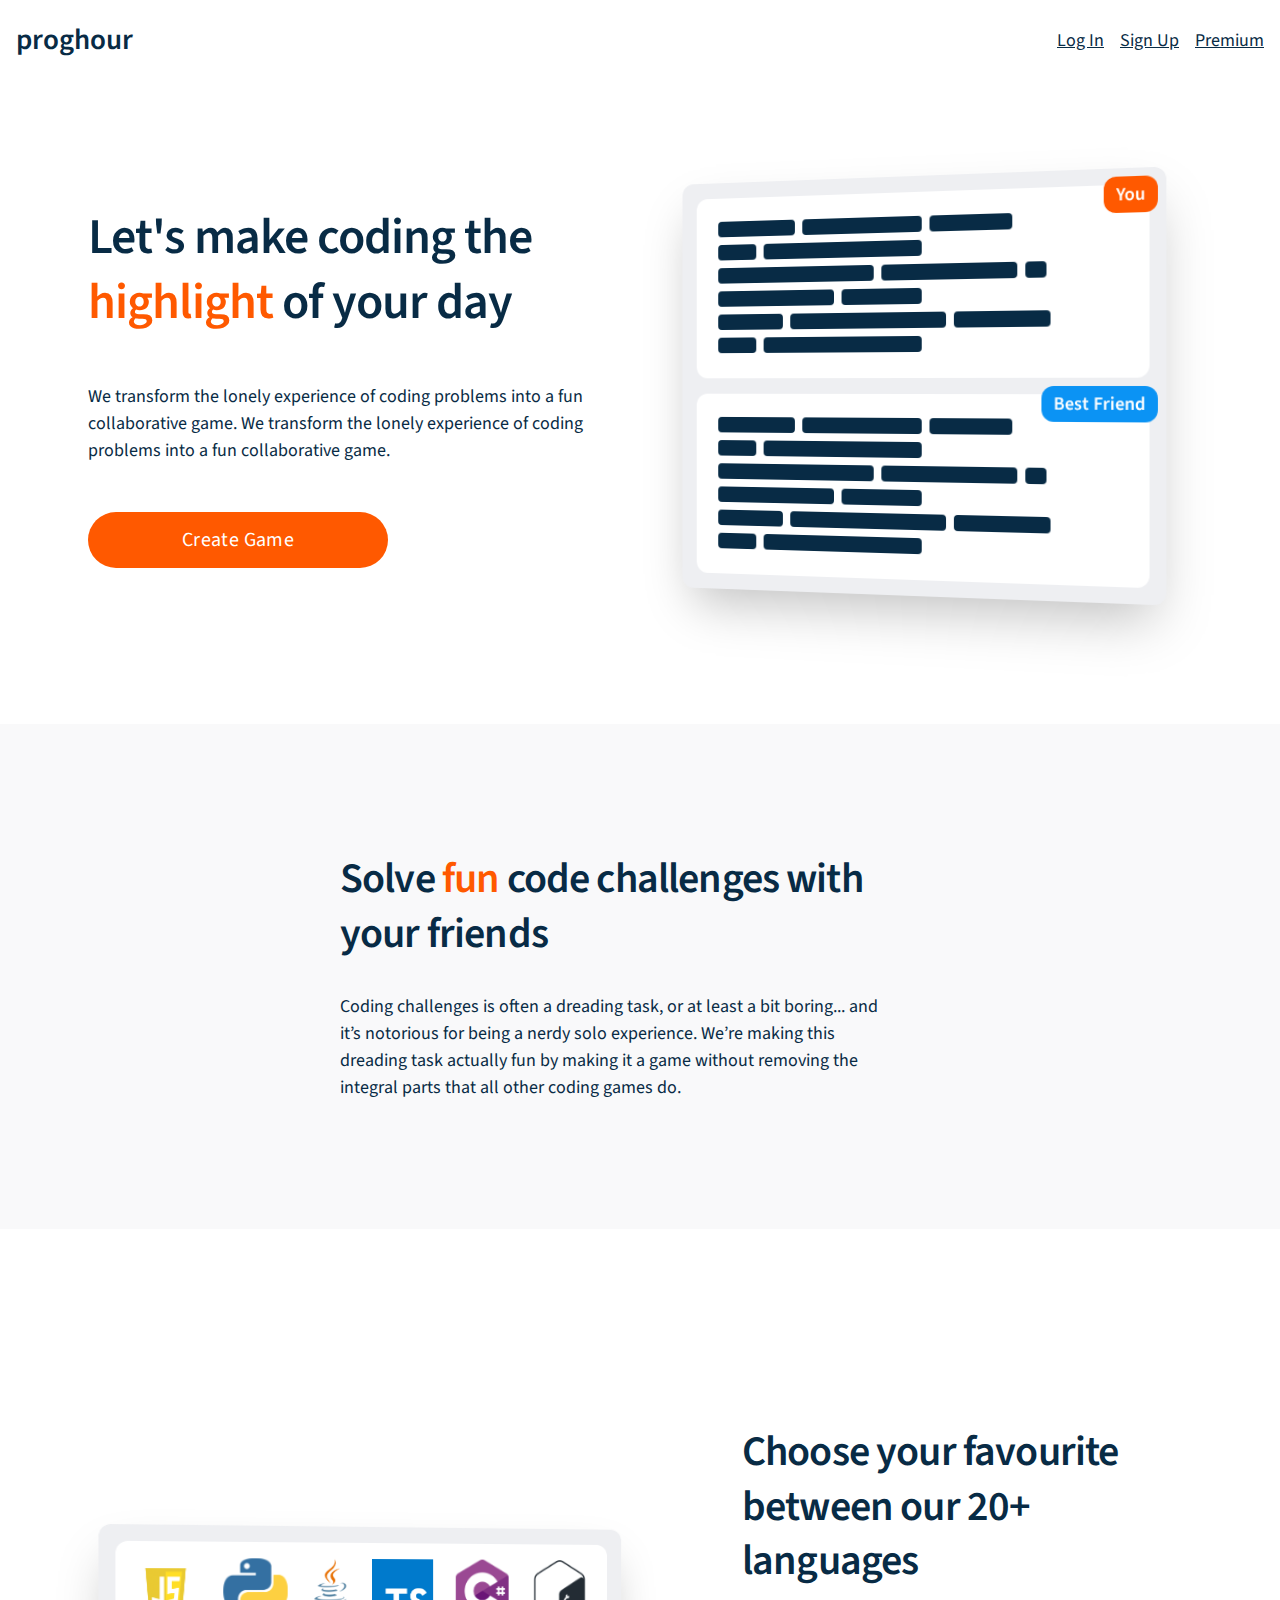
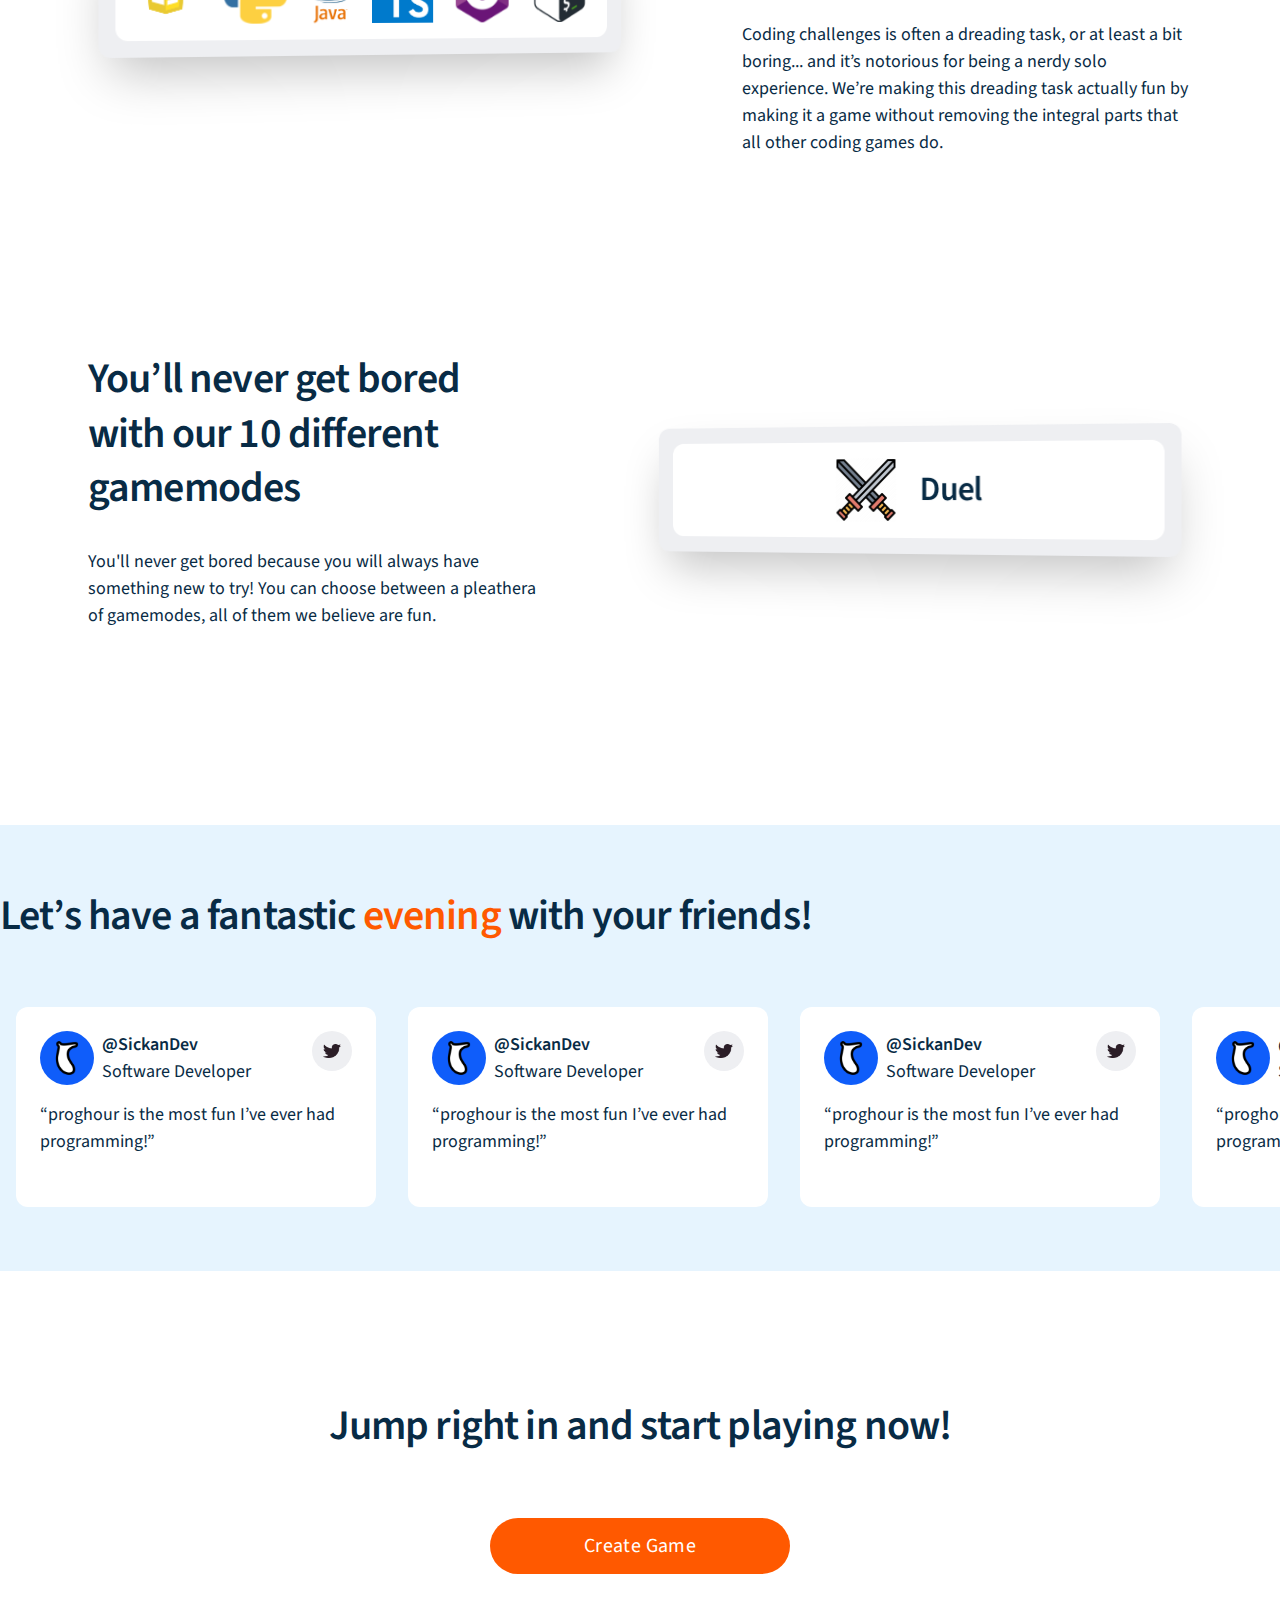
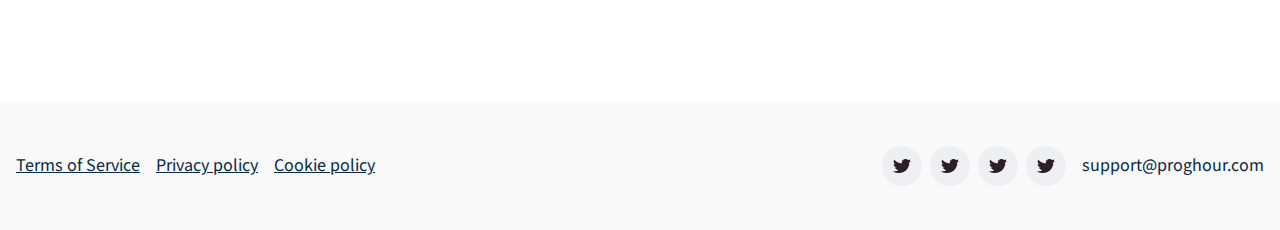
==== commit 3cdef0f8: "Finished sign up and log in modal and finished premium terms modal" ====
--- a/index.html
+++ b/index.html
@@ -1,343 +1,503 @@
 <!DOCTYPE html>
 <html lang="en">
-
-<head>
-  <meta charset="UTF-8" />
-  <meta http-equiv="X-UA-Compatible" content="IE=edge" />
-  <meta name="viewport" content="width=device-width, initial-scale=1.0" />
-  <link rel="preconnect" href="https://fonts.googleapis.com" />
-  <link rel="preconnect" href="https://fonts.gstatic.com" crossorigin />
-  <link
-    href="https://fonts.googleapis.com/css2?family=Source+Code+Pro:ital,wght@0,400;0,600;1,400;1,600&family=Source+Sans+Pro:ital,wght@0,400;0,600;0,700;1,400;1,600;1,700&display=swap"
-    rel="stylesheet" />
-  <link rel="stylesheet" href="css/style.css" media="all" />
-  <title>proghour frontpage</title>
-</head>
-
-<body>
-  <header class="header">
-    <div class="header__content">
-      <p class="header__logo">proghour</p>
-
-      <nav class="header__nav">
-        <a class="text text--normal" href="login.html">Log In</a>
-        <a class="text text--normal" href="#">Create Game</a>
-      </nav>
-    </div>
-  </header>
-
-  <section class="index__hero section section--default section--primary">
-    <div class="index__hero-content section__content">
-      <div class="index__hero-information">
-        <h2 class="heading heading--big">
-          Let's make <span class="code-text">coding</span> the
-          <strong class="heading heading--big heading--highlight">highlight</strong>
-          of your day
+  <head>
+    <meta charset="UTF-8" />
+    <meta http-equiv="X-UA-Compatible" content="IE=edge" />
+    <meta name="viewport" content="width=device-width, initial-scale=1.0" />
+    <link rel="preconnect" href="https://fonts.googleapis.com" />
+    <link rel="preconnect" href="https://fonts.gstatic.com" crossorigin />
+    <link
+      href="https://fonts.googleapis.com/css2?family=Source+Code+Pro:ital,wght@0,400;0,600;1,400;1,600&family=Source+Sans+Pro:ital,wght@0,400;0,600;0,700;1,400;1,600;1,700&display=swap"
+      rel="stylesheet"
+    />
+    <link rel="stylesheet" href="css/style.css" media="all" />
+    <title>proghour</title>
+  </head>
+
+  <body>
+    <header class="header">
+      <div class="header__content">
+        <p class="header__logo">proghour</p>
+
+        <nav class="header__nav">
+          <a class="text text--normal" href="login.html">Log In</a>
+          <a class="text text--normal" href="signup.html">Sign Up</a>
+          <a class="text text--normal" href="premium_terms.html">Premium</a>
+        </nav>
+      </div>
+    </header>
+
+    <section class="index__hero section section--default section--primary">
+      <div class="index__hero-content section__content">
+        <div class="index__hero-information">
+          <h2 class="heading heading--big">
+            Let's make <span class="code-text">coding</span> the
+            <strong class="heading heading--big heading--highlight"
+              >highlight</strong
+            >
+            of your day
+          </h2>
+
+          <p class="index__hero-text text text--normal">
+            We transform the lonely experience of coding problems into a fun
+            collaborative game. We transform the lonely experience of coding
+            problems into a fun collaborative game.
+          </p>
+
+          <button
+            class="
+              button button--primary button--big button-text button-text--big
+              index__cta
+            "
+          >
+            Create Game
+          </button>
+        </div>
+
+        <div class="hero-image html-image html-image--left">
+          <p class="hero-image__tag hero-image__tag--you text text--bold">
+            You
+          </p>
+          <p
+            class="hero-image__tag hero-image__tag--best-friend text text--bold"
+          >
+            Best Friend
+          </p>
+          <div class="hero-image__you hero-image__panel"></div>
+          <div class="hero-image__best-friend hero-image__panel"></div>
+        </div>
+      </div>
+    </section>
+
+    <section class="index__what section section--default">
+      <div class="section__content index__what-content">
+        <h2 class="heading heading--default">
+          Solve
+          <strong class="heading heading--default heading--highlight"
+            >fun
+          </strong>
+          code challenges with your friends
         </h2>
 
         <p class="index__hero-text text text--normal">
-          We transform the lonely experience of coding problems into a fun
-          collaborative game. We transform the lonely experience of coding
-          problems into a fun collaborative game.
+          Coding challenges is often a dreading task, or at least a bit
+          boring... and it’s notorious for being a nerdy solo experience. We’re
+          making this dreading task actually fun by making it a game without
+          removing the integral parts that all other coding games do.
         </p>
-
-        <button class="
+      </div>
+    </section>
+
+    <section class="index__features section section--default">
+      <div class="section__content index__features-content">
+        <div class="index__features-section index__features-section--flipped">
+          <div class="wrapper--heading-default index__features-text">
+            <h2 class="heading heading--default">
+              Choose your favourite between our 20+ languages
+            </h2>
+
+            <p class="index__hero-text text text--normal">
+              Coding challenges is often a dreading task, or at least a bit
+              boring... and it’s notorious for being a nerdy solo experience.
+              We’re making this dreading task actually fun by making it a game
+              without removing the integral parts that all other coding games
+              do.
+            </p>
+          </div>
+
+          <div>
+            <div class="language-image html-image html-image--right">
+              <div class="language-image__inner">
+                <div class="language-image__row">
+                  <img
+                    class="language-image__lang-logo"
+                    src="img/javascript_logo.png"
+                    alt="JavaScript logo"
+                  />
+                  <img
+                    class="language-image__lang-logo"
+                    src="img/python_logo.png"
+                    alt="Python logo"
+                  />
+                  <img
+                    class="language-image__lang-logo"
+                    src="img/java_logo.png"
+                    alt="Python logo"
+                  />
+                  <img
+                    class="language-image__lang-logo"
+                    src="img/typescript_logo.png"
+                    alt="TypeScript logo"
+                  />
+                  <img
+                    class="language-image__lang-logo"
+                    src="img/csharp_logo.png"
+                    alt="C# logo"
+                  />
+                  <img
+                    class="language-image__lang-logo"
+                    src="img/bash_logo.png"
+                    alt="Bash logo"
+                  />
+                  <img
+                    class="language-image__lang-logo"
+                    src="img/cpp_logo.png"
+                    alt="C++ logo"
+                  />
+                  <img
+                    class="language-image__lang-logo"
+                    src="img/php_logo.png"
+                    alt="php logo"
+                  />
+                  <img
+                    class="language-image__lang-logo"
+                    src="img/clang_logo.png"
+                    alt="C-lang logo"
+                  />
+                </div>
+                <div class="language-image__row">
+                  <img
+                    class="language-image__lang-logo"
+                    src="img/javascript_logo.png"
+                    alt="JavaScript logo"
+                  />
+                  <img
+                    class="language-image__lang-logo"
+                    src="img/python_logo.png"
+                    alt="Python logo"
+                  />
+                  <img
+                    class="language-image__lang-logo"
+                    src="img/java_logo.png"
+                    alt="Python logo"
+                  />
+                  <img
+                    class="language-image__lang-logo"
+                    src="img/typescript_logo.png"
+                    alt="TypeScript logo"
+                  />
+                  <img
+                    class="language-image__lang-logo"
+                    src="img/csharp_logo.png"
+                    alt="C# logo"
+                  />
+                  <img
+                    class="language-image__lang-logo"
+                    src="img/bash_logo.png"
+                    alt="Bash logo"
+                  />
+                  <img
+                    class="language-image__lang-logo"
+                    src="img/cpp_logo.png"
+                    alt="C++ logo"
+                  />
+                  <img
+                    class="language-image__lang-logo"
+                    src="img/php_logo.png"
+                    alt="php logo"
+                  />
+                  <img
+                    class="language-image__lang-logo"
+                    src="img/clang_logo.png"
+                    alt="C-lang logo"
+                  />
+                </div>
+              </div>
+            </div>
+          </div>
+        </div>
+
+        <div class="index__features-section">
+          <div class="wrapper--heading-default index__features-text">
+            <h2 class="heading heading--default">
+              You’ll never get bored with our 10 different gamemodes
+            </h2>
+
+            <p class="index__hero-text text text--normal">
+              You'll never get bored because you will always have something new
+              to try! You can choose between a pleathera of gamemodes, all of
+              them we believe are fun.
+            </p>
+          </div>
+
+          <div class="index__panel">
+            <div class="gamemode-image html-image html-image--left">
+              <div class="gamemode-image__information gamemode-image__panel">
+                <div class="gamemode-image__row">
+                  <div class="gamemode-image__image-wrapper">
+                    <img
+                      class="gamemode-image__logo"
+                      src="img/duel.png"
+                      alt="Duel"
+                    />
+                    <p class="heading heading--small">Duel</p>
+                  </div>
+                  <div class="gamemode-image__image-wrapper">
+                    <img
+                      class="gamemode-image__logo"
+                      src="img/team_duel.jpg"
+                      alt="Team Duel logo"
+                    />
+                    <p class="heading heading--small">Team Duel</p>
+                  </div>
+                  <div class="gamemode-image__image-wrapper">
+                    <img
+                      class="gamemode-image__logo"
+                      src="img/code_swap.png"
+                      alt="Code Swap logo"
+                    />
+                    <p class="heading heading--small">Code Swap</p>
+                  </div>
+                  <div class="gamemode-image__image-wrapper">
+                    <img
+                      class="gamemode-image__logo"
+                      src="img/duel.png"
+                      alt="Duel logo"
+                    />
+                    <p class="heading heading--small">Duel</p>
+                  </div>
+                </div>
+              </div>
+            </div>
+          </div>
+        </div>
+      </div>
+    </section>
+
+    <section class="index__testimonials">
+      <h2 class="index__testimonial-header heading heading--default">
+        Let’s have a fantastic
+        <strong class="heading heading--default heading--highlight"
+          >evening</strong
+        >
+        with your friends!
+      </h2>
+
+      <div class="index__testimonial-list">
+        <div class="testimonial">
+          <div class="testimonial__person">
+            <div class="testimonial__left">
+              <img
+                class="testimonial__avatar-image"
+                src="./img/example_avatar.png"
+                alt="Avatar"
+              />
+              <div class="testimonial__details">
+                <p class="text text--bold">@SickanDev</p>
+                <p class="text text--normal">Software Developer</p>
+              </div>
+            </div>
+
+            <div class="testimonial__right">
+              <a class="testimonial__source" href="#">
+                <img
+                  class="testimonial__source-image"
+                  src="./img/twitter_logo.png"
+                  alt="Twitter logo"
+                />
+              </a>
+            </div>
+          </div>
+
+          <div class="testimonial__text">
+            <p class="text text--normal">
+              “proghour is the most fun I’ve ever had programming!”
+            </p>
+          </div>
+        </div>
+
+        <div class="testimonial">
+          <div class="testimonial__person">
+            <div class="testimonial__left">
+              <img
+                class="testimonial__avatar-image"
+                src="./img/example_avatar.png"
+                alt="Avatar"
+              />
+              <div class="testimonial__details">
+                <p class="text text--bold">@SickanDev</p>
+                <p class="text text--normal">Software Developer</p>
+              </div>
+            </div>
+
+            <div class="testimonial__right">
+              <a class="testimonial__source" href="#">
+                <img
+                  class="testimonial__source-image"
+                  src="./img/twitter_logo.png"
+                  alt="Twitter logo"
+                />
+              </a>
+            </div>
+          </div>
+
+          <div class="testimonial__text">
+            <p class="text text--normal">
+              “proghour is the most fun I’ve ever had programming!”
+            </p>
+          </div>
+        </div>
+
+        <div class="testimonial">
+          <div class="testimonial__person">
+            <div class="testimonial__left">
+              <img
+                class="testimonial__avatar-image"
+                src="./img/example_avatar.png"
+                alt="Avatar"
+              />
+              <div class="testimonial__details">
+                <p class="text text--bold">@SickanDev</p>
+                <p class="text text--normal">Software Developer</p>
+              </div>
+            </div>
+
+            <div class="testimonial__right">
+              <a class="testimonial__source" href="#">
+                <img
+                  class="testimonial__source-image"
+                  src="./img/twitter_logo.png"
+                  alt="Twitter logo"
+                />
+              </a>
+            </div>
+          </div>
+
+          <div class="testimonial__text">
+            <p class="text text--normal">
+              “proghour is the most fun I’ve ever had programming!”
+            </p>
+          </div>
+        </div>
+
+        <div class="testimonial">
+          <div class="testimonial__person">
+            <div class="testimonial__left">
+              <img
+                class="testimonial__avatar-image"
+                src="./img/example_avatar.png"
+                alt="Avatar"
+              />
+              <div class="testimonial__details">
+                <p class="text text--bold">@SickanDev</p>
+                <p class="text text--normal">Software Developer</p>
+              </div>
+            </div>
+
+            <div class="testimonial__right">
+              <a class="testimonial__source" href="#">
+                <img
+                  class="testimonial__source-image"
+                  src="./img/twitter_logo.png"
+                  alt="Twitter logo"
+                />
+              </a>
+            </div>
+          </div>
+
+          <div class="testimonial__text">
+            <p class="text text--normal">
+              “proghour is the most fun I’ve ever had programming!”
+            </p>
+          </div>
+        </div>
+
+        <div class="testimonial">
+          <div class="testimonial__person">
+            <div class="testimonial__left">
+              <img
+                class="testimonial__avatar-image"
+                src="./img/example_avatar.png"
+                alt="Avatar"
+              />
+              <div class="testimonial__details">
+                <p class="text text--bold">@SickanDev</p>
+                <p class="text text--normal">Software Developer</p>
+              </div>
+            </div>
+
+            <div class="testimonial__right">
+              <a class="testimonial__source" href="#">
+                <img
+                  class="testimonial__source-image"
+                  src="./img/twitter_logo.png"
+                  alt="Twitter logo"
+                />
+              </a>
+            </div>
+          </div>
+
+          <div class="testimonial__text">
+            <p class="text text--normal">
+              “proghour is the most fun I’ve ever had programming!”
+            </p>
+          </div>
+        </div>
+      </div>
+    </section>
+
+    <section class="index__how section section--default">
+      <div class="section__content index__how-content">
+        <h2 class="heading heading--default">
+          Jump right in and start playing now!
+        </h2>
+
+        <button
+          class="
             button button--primary button--big button-text button-text--big
             index__cta
-          ">
+          "
+        >
           Create Game
         </button>
       </div>
-
-      <div class="hero-image html-image html-image--left">
-        <p class="hero-image__tag hero-image__tag--you text text--bold">You</p>
-        <p class="hero-image__tag hero-image__tag--best-friend text text--bold">Best Friend</p>
-        <div class="hero-image__you hero-image__panel"></div>
-        <div class="hero-image__best-friend hero-image__panel"></div>
-      </div>
-    </div>
-  </section>
-
-  <section class="index__what section section--default">
-    <div class="section__content index__what-content">
-      <h2 class="heading heading--default">
-        Solve
-        <strong class="heading heading--default heading--highlight">fun
-        </strong>
-        code challenges with your friends
-      </h2>
-
-      <p class="index__hero-text text text--normal">
-        Coding challenges is often a dreading task, or at least a bit boring...
-        and it’s notorious for being a nerdy solo experience. We’re making this
-        dreading task actually fun by making it a game without removing the
-        integral parts that all other coding games do.
-      </p>
-    </div>
-  </section>
-
-  <section class="index__features section section--default">
-    <div class="section__content index__features-content">
-      <div class="index__features-section index__features-section--flipped">
-        <div class="wrapper--heading-default index__features-text">
-          <h2 class="heading heading--default">
-            Choose your favourite between our 20+ languages
-          </h2>
-
-          <p class="index__hero-text text text--normal">
-            Coding challenges is often a dreading task, or at least a bit
-            boring... and it’s notorious for being a nerdy solo experience.
-            We’re making this dreading task actually fun by making it a game
-            without removing the integral parts that all other coding games do.
-          </p>
-        </div>
-
-        <div>
-          <div class="language-image html-image html-image--right">
-            <div class="language-image__inner">
-              <div class="language-image__row">
-                <img class="language-image__lang-logo" src="img/javascript_logo.png" alt="JavaScript logo">
-                <img class="language-image__lang-logo" src="img/python_logo.png" alt="Python logo">
-                <img class="language-image__lang-logo" src="img/java_logo.png" alt="Python logo">
-                <img class="language-image__lang-logo" src="img/typescript_logo.png" alt="TypeScript logo">
-                <img class="language-image__lang-logo" src="img/csharp_logo.png" alt="C# logo">
-                <img class="language-image__lang-logo" src="img/bash_logo.png" alt="Bash logo">
-                <img class="language-image__lang-logo" src="img/cpp_logo.png" alt="C++ logo">
-                <img class="language-image__lang-logo" src="img/php_logo.png" alt="php logo">
-                <img class="language-image__lang-logo" src="img/clang_logo.png" alt="C-lang logo">
-              </div>
-              <div class="language-image__row">
-                <img class="language-image__lang-logo" src="img/javascript_logo.png" alt="JavaScript logo">
-                <img class="language-image__lang-logo" src="img/python_logo.png" alt="Python logo">
-                <img class="language-image__lang-logo" src="img/java_logo.png" alt="Python logo">
-                <img class="language-image__lang-logo" src="img/typescript_logo.png" alt="TypeScript logo">
-                <img class="language-image__lang-logo" src="img/csharp_logo.png" alt="C# logo">
-                <img class="language-image__lang-logo" src="img/bash_logo.png" alt="Bash logo">
-                <img class="language-image__lang-logo" src="img/cpp_logo.png" alt="C++ logo">
-                <img class="language-image__lang-logo" src="img/php_logo.png" alt="php logo">
-                <img class="language-image__lang-logo" src="img/clang_logo.png" alt="C-lang logo">
-              </div>
-            </div>
-          </div>
-        </div>
-      </div>
-
-      <div class="index__features-section">
-        <div class="wrapper--heading-default index__features-text">
-          <h2 class="heading heading--default">
-            You’ll never get bored with our 10 different gamemodes
-          </h2>
-
-          <p class="index__hero-text text text--normal">
-            You'll never get bored because you will always have something new to
-            try! You can choose between a pleathera of gamemodes, all of them we
-            believe are fun.
-          </p>
-        </div>
-
-        <div class="index__panel">
-          <div class="gamemode-image html-image html-image--left">
-            <div class="gamemode-image__information gamemode-image__panel">
-              <div class="gamemode-image__row">
-                <div class="gamemode-image__image-wrapper">
-                  <img class="gamemode-image__logo" src="img/duel.png" alt="Duel">
-                  <p class="heading heading--small">Duel</p>
-                </div>
-                <div class="gamemode-image__image-wrapper">
-                  <img class="gamemode-image__logo" src="img/team_duel.jpg" alt="Team Duel logo">
-                  <p class="heading heading--small">Team Duel</p>
-                </div>
-                <div class="gamemode-image__image-wrapper">
-                  <img class="gamemode-image__logo" src="img/code_swap.png" alt="Code Swap logo">
-                  <p class="heading heading--small">Code Swap</p>
-                </div>
-                <div class="gamemode-image__image-wrapper">
-                  <img class="gamemode-image__logo" src="img/duel.png" alt="Duel logo">
-                  <p class="heading heading--small">Duel</p>
-                </div>
-              </div>
-            </div>
-          </div>
-        </div>
-      </div>
-    </div>
-  </section>
-
-  <section class="index__testimonials">
-    <h2 class="index__testimonial-header heading heading--default">
-      Let’s have a fantastic
-      <strong class="heading heading--default heading--highlight">evening</strong>
-      with your friends!
-    </h2>
-
-    <div class="index__testimonial-list">
-      <div class="testimonial">
-        <div class="testimonial__person">
-          <div class="testimonial__left">
-            <img class="testimonial__avatar-image" src="./img/example_avatar.png" alt="Avatar" />
-            <div class="testimonial__details">
-              <p class="text text--bold">@SickanDev</p>
-              <p class="text text--normal">Software Developer</p>
-            </div>
-          </div>
-
-          <div class="testimonial__right">
-            <a class="testimonial__source" href="#">
-              <img class="testimonial__source-image" src="./img/twitter_logo.png" alt="Twitter logo" />
+    </section>
+
+    <footer class="footer">
+      <div class="footer__content">
+        <div class="footer__policies">
+          <a class="text text--normal" href="#">Terms of Service</a>
+          <a class="text text--normal" href="#">Privacy policy</a>
+          <a class="text text--normal" href="#">Cookie policy</a>
+        </div>
+
+        <div class="footer__contact">
+          <div class="footer__socials">
+            <a class="footer__social-button" href="#">
+              <img
+                class="footer__social-image"
+                src="./img/twitter_logo.png"
+                alt="Twitter logo"
+              />
             </a>
-          </div>
-        </div>
-
-        <div class="testimonial__text">
-          <p class="text text--normal">
-            “proghour is the most fun I’ve ever had programming!”
-          </p>
-        </div>
-      </div>
-
-      <div class="testimonial">
-        <div class="testimonial__person">
-          <div class="testimonial__left">
-            <img class="testimonial__avatar-image" src="./img/example_avatar.png" alt="Avatar" />
-            <div class="testimonial__details">
-              <p class="text text--bold">@SickanDev</p>
-              <p class="text text--normal">Software Developer</p>
-            </div>
-          </div>
-
-          <div class="testimonial__right">
-            <a class="testimonial__source" href="#">
-              <img class="testimonial__source-image" src="./img/twitter_logo.png" alt="Twitter logo" />
+            <a class="footer__social-button" href="#">
+              <img
+                class="footer__social-image"
+                src="./img/twitter_logo.png"
+                alt="Twitter logo"
+              />
             </a>
-          </div>
-        </div>
-
-        <div class="testimonial__text">
-          <p class="text text--normal">
-            “proghour is the most fun I’ve ever had programming!”
-          </p>
-        </div>
-      </div>
-
-      <div class="testimonial">
-        <div class="testimonial__person">
-          <div class="testimonial__left">
-            <img class="testimonial__avatar-image" src="./img/example_avatar.png" alt="Avatar" />
-            <div class="testimonial__details">
-              <p class="text text--bold">@SickanDev</p>
-              <p class="text text--normal">Software Developer</p>
-            </div>
-          </div>
-
-          <div class="testimonial__right">
-            <a class="testimonial__source" href="#">
-              <img class="testimonial__source-image" src="./img/twitter_logo.png" alt="Twitter logo" />
+            <a class="footer__social-button" href="#">
+              <img
+                class="footer__social-image"
+                src="./img/twitter_logo.png"
+                alt="Twitter logo"
+              />
             </a>
-          </div>
-        </div>
-
-        <div class="testimonial__text">
-          <p class="text text--normal">
-            “proghour is the most fun I’ve ever had programming!”
-          </p>
-        </div>
-      </div>
-
-      <div class="testimonial">
-        <div class="testimonial__person">
-          <div class="testimonial__left">
-            <img class="testimonial__avatar-image" src="./img/example_avatar.png" alt="Avatar" />
-            <div class="testimonial__details">
-              <p class="text text--bold">@SickanDev</p>
-              <p class="text text--normal">Software Developer</p>
-            </div>
-          </div>
-
-          <div class="testimonial__right">
-            <a class="testimonial__source" href="#">
-              <img class="testimonial__source-image" src="./img/twitter_logo.png" alt="Twitter logo" />
+            <a class="footer__social-button" href="#">
+              <img
+                class="footer__social-image"
+                src="./img/twitter_logo.png"
+                alt="Twitter logo"
+              />
             </a>
           </div>
-        </div>
-
-        <div class="testimonial__text">
-          <p class="text text--normal">
-            “proghour is the most fun I’ve ever had programming!”
-          </p>
-        </div>
-      </div>
-
-      <div class="testimonial">
-        <div class="testimonial__person">
-          <div class="testimonial__left">
-            <img class="testimonial__avatar-image" src="./img/example_avatar.png" alt="Avatar" />
-            <div class="testimonial__details">
-              <p class="text text--bold">@SickanDev</p>
-              <p class="text text--normal">Software Developer</p>
-            </div>
-          </div>
-
-          <div class="testimonial__right">
-            <a class="testimonial__source" href="#">
-              <img class="testimonial__source-image" src="./img/twitter_logo.png" alt="Twitter logo" />
-            </a>
-          </div>
-        </div>
-
-        <div class="testimonial__text">
-          <p class="text text--normal">
-            “proghour is the most fun I’ve ever had programming!”
-          </p>
-        </div>
-      </div>
-    </div>
-  </section>
-
-  <section class="index__how section section--default">
-    <div class="section__content index__how-content">
-      <h2 class="heading heading--default">
-        Jump right in and start playing now!
-      </h2>
-
-      <button class="
-          button button--primary button--big button-text button-text--big
-          index__cta
-        ">
-        Create Game
-      </button>
-    </div>
-  </section>
-
-  <footer class="footer">
-    <div class="footer__content">
-      <div class="footer__policies">
-        <a class="text text--normal" href="#">Terms of Service</a>
-        <a class="text text--normal" href="#">Privacy policy</a>
-        <a class="text text--normal" href="#">Cookie policy</a>
-      </div>
-
-      <div class="footer__contact">
-        <div class="footer__socials">
-          <a class="footer__social-button" href="#">
-            <img class="footer__social-image" src="./img/twitter_logo.png" alt="Twitter logo" />
-          </a>
-          <a class="footer__social-button" href="#">
-            <img class="footer__social-image" src="./img/twitter_logo.png" alt="Twitter logo" />
-          </a>
-          <a class="footer__social-button" href="#">
-            <img class="footer__social-image" src="./img/twitter_logo.png" alt="Twitter logo" />
-          </a>
-          <a class="footer__social-button" href="#">
-            <img class="footer__social-image" src="./img/twitter_logo.png" alt="Twitter logo" />
-          </a>
-        </div>
-
-        <p class="text text--normal">support@proghour.com</p>
-      </div>
-    </div>
-  </footer>
-
-  <script src="js/pseudocode.js"></script>
-</body>
-
-</html>+
+          <p class="text text--normal">support@proghour.com</p>
+        </div>
+      </div>
+    </footer>
+
+    <script src="js/pseudocode.js"></script>
+  </body>
+</html>
--- a/css/style.css
+++ b/css/style.css
@@ -19,9 +19,9 @@
   --color-background-default: #ffffff;
   --color-background-higher: #eeeff2;
   --color-background-highest: #e3e5e8;
-  --color-outline-dimmest: #dfe1e2;
-  --color-outline-dimmer: #cfd1d3;
-  --color-outline-default: #bdc0c2;
+  --color-outline-dimmest: #f5f5f5;
+  --color-outline-dimmer: #ebebeb;
+  --color-outline-default: #e0e0e0;
   --color-primary-dimmest: #b84000;
   --color-primary-dimmer: #e04e00;
   --color-primary-default: #ff5900;
@@ -48,8 +48,7 @@
 :root {
   --border-radius-default: 12px;
   --border-radius-button: 100px;
-  --shadow-small: 0px 1px 3px rgba(0, 0, 0, 0.1),
-    0px 1px 2px -1px rgba(0, 0, 0, 0.1);
+  --shadow-small: 0px 2px 4px rgba(0, 0, 0, 0.07);
   --shadow-medium: 0px 4px 6px 0.1px rgba(0, 0, 0, 0.1),
     0px 2px 4px -2px rgba(0, 0, 0, 0.25);
   --shadow-big: 0px 10px 15px -3px rgba(0, 0, 0, 0.1),
@@ -126,6 +125,9 @@
 .text--subtlest {
   color: var(--color-foreground-dimmest);
 }
+.text--link {
+  color: var(--color-secondary-default);
+}
 
 @media screen and (min-width: 656px) {
   .text--normal {
@@ -143,24 +145,25 @@
 }
 .button-text {
   font-family: var(--font-button);
+  text-decoration: none;
 }
 .button-text--big {
   font-weight: 400;
   font-size: 1.375rem;
   line-height: 1.375rem;
-  letter-spacing: 0.06em;
+  letter-spacing: 0.02em;
 }
 .button-text--default {
   font-weight: 400;
   font-size: 1.125rem;
   line-height: 1.125rem;
-  letter-spacing: 0.06em;
+  letter-spacing: 0.02em;
 }
 .button-text--small {
   font-weight: 400;
   font-size: 1rem;
   line-height: 1rem;
-  letter-spacing: 0.06em;
+  letter-spacing: 0.02em;
 }
 
 @media screen and (min-width: 656px) {
@@ -365,6 +368,21 @@
 .button--tertiary:disabled {
   opacity: 0.2;
 }
+.button--auth {
+  display: flex;
+  align-items: center;
+  justify-content: center;
+  gap: 16px;
+  background: none;
+  color: var(--color-foreground-default);
+  border: 1px solid var(--color-outline-default);
+}
+.button--auth:active {
+  background: var(--color-background-highest);
+}
+.button--auth:disabled {
+  opacity: 0.2;
+}
 .button--small {
   height: 40px;
   min-height: 40px;
@@ -393,6 +411,9 @@
     color: var(--color-white);
   }
   .button--tertiary:hover {
+    background: var(--color-background-higher);
+  }
+  .button--auth:hover {
     background: var(--color-background-higher);
   }
   .button--small {
@@ -453,8 +474,7 @@
   border-radius: var(--border-radius-default);
   padding: 24px;
   height: 200px;
-  min-width: 360px;
-  width: 360px;
+  max-width: 360px;
 }
 .testimonial__person {
   display: flex;
@@ -541,6 +561,136 @@
   background: var(--color-primary-default);
 }
 
+.gamemode-showcase {
+  display: flex;
+  flex-direction: column;
+  gap: 16px;
+  padding: 16px;
+  width: 100%;
+  padding: 32px;
+  height: 180px;
+  max-width: 360px;
+  background: var(--color-background-default);
+  border-radius: var(--border-radius-default);
+  overflow: hidden;
+}
+.gamemode-showcase__slide {
+  display: flex;
+  flex-direction: row;
+  justify-content: center;
+  align-items: center;
+  gap: 16px;
+  height: 100%;
+  width: 100%;
+}
+.gamemode-showcase__image-wrapper {
+  display: flex;
+  flex-direction: column;
+  justify-content: center;
+  align-items: center;
+  gap: 8px;
+}
+.gamemode-showcase__logo {
+  height: 64px;
+}
+
+.text-input {
+  position: relative;
+  display: flex;
+  flex-direction: column;
+  align-items: flex-start;
+  justify-content: center;
+  gap: 4px;
+}
+.text-input__field {
+  height: 44px;
+  width: 100%;
+  border-radius: var(--border-radius-default);
+  border: none;
+  border: 1px solid var(--color-outline-default);
+  padding: 0 16px;
+  box-shadow: var(--shadow-small);
+}
+.text-input__field:focus {
+  border: 1px solid var(--color-primary-default);
+  outline: none;
+}
+.text-input__field--negative {
+  border: 1px solid var(--color-negative-default);
+}
+.text-input__field--positive {
+  border: 1px solid var(--color-positive-default);
+}
+.text-input__field--password {
+  padding-right: 42px;
+}
+.text-input__field--search {
+  padding-left: 42px;
+}
+.text-input__field--icon {
+  padding-left: 42px;
+}
+.text-input__icon {
+  position: absolute;
+  left: 16px;
+}
+.text-input__eye {
+  position: absolute;
+  right: 4px;
+}
+
+.stepper {
+  --circle-size: 32px;
+  --spacing: 8px;
+  display: flex;
+  width: 100%;
+}
+.stepper__item {
+  display: flex;
+  flex-direction: column;
+  flex: 1;
+  text-align: center;
+  counter-increment: step-count;
+}
+.stepper__item:before {
+  content: counter(step-count);
+  display: flex;
+  justify-content: center;
+  align-items: center;
+  width: var(--circle-size);
+  height: var(--circle-size);
+  border-radius: 100px;
+  background: #d4d4d4;
+  margin: 0 auto 0.5rem;
+  color: var(--color-white);
+}
+.stepper__item:not(:last-child):after {
+  content: "";
+  position: relative;
+  top: calc(var(--circle-size) / 2);
+  width: calc(100% - var(--circle-size) - var(--spacing) * 2);
+  left: calc(50% + var(--circle-size) / 2 + var(--spacing));
+  height: 2px;
+  background-color: #d4d4d4;
+  order: -1;
+}
+.stepper__item--previous:not(:last-child):after, .stepper__item--active:not(:last-child):after {
+  background: var(--color-primary-default);
+}
+.stepper__item--previous:before, .stepper__item--active:before {
+  background: var(--color-primary-default);
+}
+.stepper__title {
+  color: #d4d4d4;
+}
+.stepper__item--previous .stepper__title {
+  color: var(--color-foreground-default);
+}
+.stepper__item--active .stepper__title {
+  color: var(--color-foreground-default);
+  font-weight: 600;
+}
+
 .hero-image {
   display: flex;
   flex-direction: column;
@@ -748,10 +898,8 @@
   padding: 0 16px;
   overflow: auto;
 }
-.index__testimonial-header {
-  width: 100%;
-  text-align: center;
-  padding: 0 16px;
+.index__testimonial-list .testimonial {
+  flex-shrink: 0;
 }
 .index__how {
   padding-top: 128px;
@@ -819,5 +967,263 @@
     gap: 196px;
   }
 }
+.auth {
+  display: flex;
+  justify-content: center;
+  align-items: center;
+  width: 100%;
+  height: 100%;
+  background: var(--color-background-root);
+  padding: 16px;
+  overflow-y: auto;
+}
+.auth__content {
+  display: grid;
+  grid-template-rows: max-content 1fr;
+  width: 100%;
+  height: 800px;
+  background: var(--color-background-default);
+  border-radius: var(--border-radius-default);
+}
+.auth__content--signup-email {
+  height: 900px;
+}
+.auth__why {
+  display: flex;
+  gap: 32px;
+  align-items: center;
+  justify-content: center;
+  background: var(--color-primary-strongest);
+  border-radius: var(--border-radius-default);
+  padding: 16px;
+}
+.auth__main {
+  position: relative;
+  display: flex;
+  flex-direction: column;
+  justify-content: space-evenly;
+  align-items: center;
+  padding: 16px;
+}
+.auth__heading {
+  display: none;
+}
+.auth__buttons {
+  display: flex;
+  flex-direction: column;
+  gap: 24px;
+  max-width: 656px;
+  width: 100%;
+}
+.auth__button--social {
+  width: 100%;
+}
+.auth__button--login {
+  width: 100%;
+}
+.auth__terms {
+  position: absolute;
+  bottom: 16px;
+  text-align: center;
+  width: 100%;
+}
+.auth__redirect {
+  text-align: center;
+  width: 100%;
+}
+.auth__form {
+  display: flex;
+  flex-direction: column;
+  gap: 32px;
+  width: 80%;
+}
+.auth__fields {
+  display: flex;
+  flex-direction: column;
+  gap: 16px;
+  width: 100%;
+}
+
+@media screen and (min-width: 656px) {
+  .auth__content {
+    max-width: 768px;
+  }
+  .auth__main {
+    padding: 32px;
+  }
+  .auth__why {
+    padding: 32px;
+  }
+  .auth__heading {
+    display: block;
+  }
+  .auth__buttons {
+    max-width: 540px;
+  }
+  .auth__button--login {
+    width: 200px;
+  }
+}
+@media screen and (min-width: 1024px) {
+  .auth {
+    padding: 32px;
+  }
+  .auth__content {
+    grid-template-rows: 1fr;
+    grid-template-columns: 1fr 1fr;
+    max-width: 1000px;
+    height: 600px;
+  }
+  .auth__why {
+    display: flex;
+    flex-direction: column;
+    align-items: center;
+    justify-content: center;
+    gap: 32px;
+    background: var(--color-primary-strongest);
+    border-radius: var(--border-radius-default);
+    padding: 16px;
+  }
+  .auth__main {
+    display: flex;
+    flex-direction: column;
+    align-items: center;
+    padding: 32px;
+  }
+  .auth__heading {
+    display: block;
+    text-align: center;
+  }
+  .auth__buttons {
+    max-width: initial;
+  }
+  .auth__button--social {
+    width: 100%;
+  }
+}
+.premium {
+  display: flex;
+  justify-content: center;
+  align-items: center;
+  width: 100%;
+  height: 100%;
+  background: var(--color-background-root);
+  padding: 16px;
+  overflow-y: auto;
+}
+.premium__content {
+  display: grid;
+  grid-template-rows: max-content 1fr;
+  width: 100%;
+  height: 800px;
+  background: var(--color-background-default);
+  border-radius: var(--border-radius-default);
+}
+.premium__why {
+  display: flex;
+  align-items: center;
+  justify-content: center;
+  gap: 32px;
+  background: var(--color-primary-strongest);
+  border-radius: var(--border-radius-default);
+  padding: 16px;
+}
+.premium__main {
+  position: relative;
+  display: flex;
+  flex-direction: column;
+  align-items: center;
+  max-height: 100%;
+  overflow: auto;
+}
+.premium__heading {
+  display: none;
+}
+.premium__stepper {
+  display: flex;
+  align-items: center;
+  width: 100%;
+  height: 180px;
+}
+.premium__terms {
+  display: flex;
+  flex-direction: column;
+  gap: 24px;
+  height: 100%;
+  padding: 0 48px;
+  overflow: auto;
+}
+.premium__accept-terms {
+  display: flex;
+  flex-direction: column;
+  justify-content: center;
+  align-items: flex-end;
+  gap: 16px;
+  width: 100%;
+  padding: 16px;
+  height: max-content;
+}
+.premium__terms-message {
+  width: 100%;
+  text-align: center;
+}
+.premium__accept-button {
+  width: 100%;
+}
+
+@media screen and (min-width: 656px) {
+  .premium__content {
+    max-width: 768px;
+  }
+  .premium__why {
+    padding: 32px;
+  }
+  .premium__heading {
+    display: block;
+    text-align: left;
+  }
+  .premium__accept-terms {
+    flex-direction: row;
+    justify-content: space-between;
+    align-items: center;
+    padding: 32px;
+  }
+  .premium__accept-button {
+    width: 200px;
+  }
+  .premium__terms-message {
+    text-align: left;
+  }
+}
+@media screen and (min-width: 1024px) {
+  .premium {
+    padding: 32px;
+  }
+  .premium__content {
+    grid-template-rows: 1fr;
+    grid-template-columns: 1fr 1fr;
+    max-width: 1000px;
+    height: 600px;
+  }
+  .premium__why {
+    display: flex;
+    flex-direction: column;
+    align-items: center;
+    justify-content: center;
+    gap: 32px;
+    background: var(--color-primary-strongest);
+    border-radius: var(--border-radius-default);
+    padding: 16px;
+  }
+  .premium__main {
+    display: flex;
+    flex-direction: column;
+    align-items: center;
+  }
+  .premium__heading {
+    display: block;
+    text-align: center;
+  }
+}
 
 /*# sourceMappingURL=style.css.map */
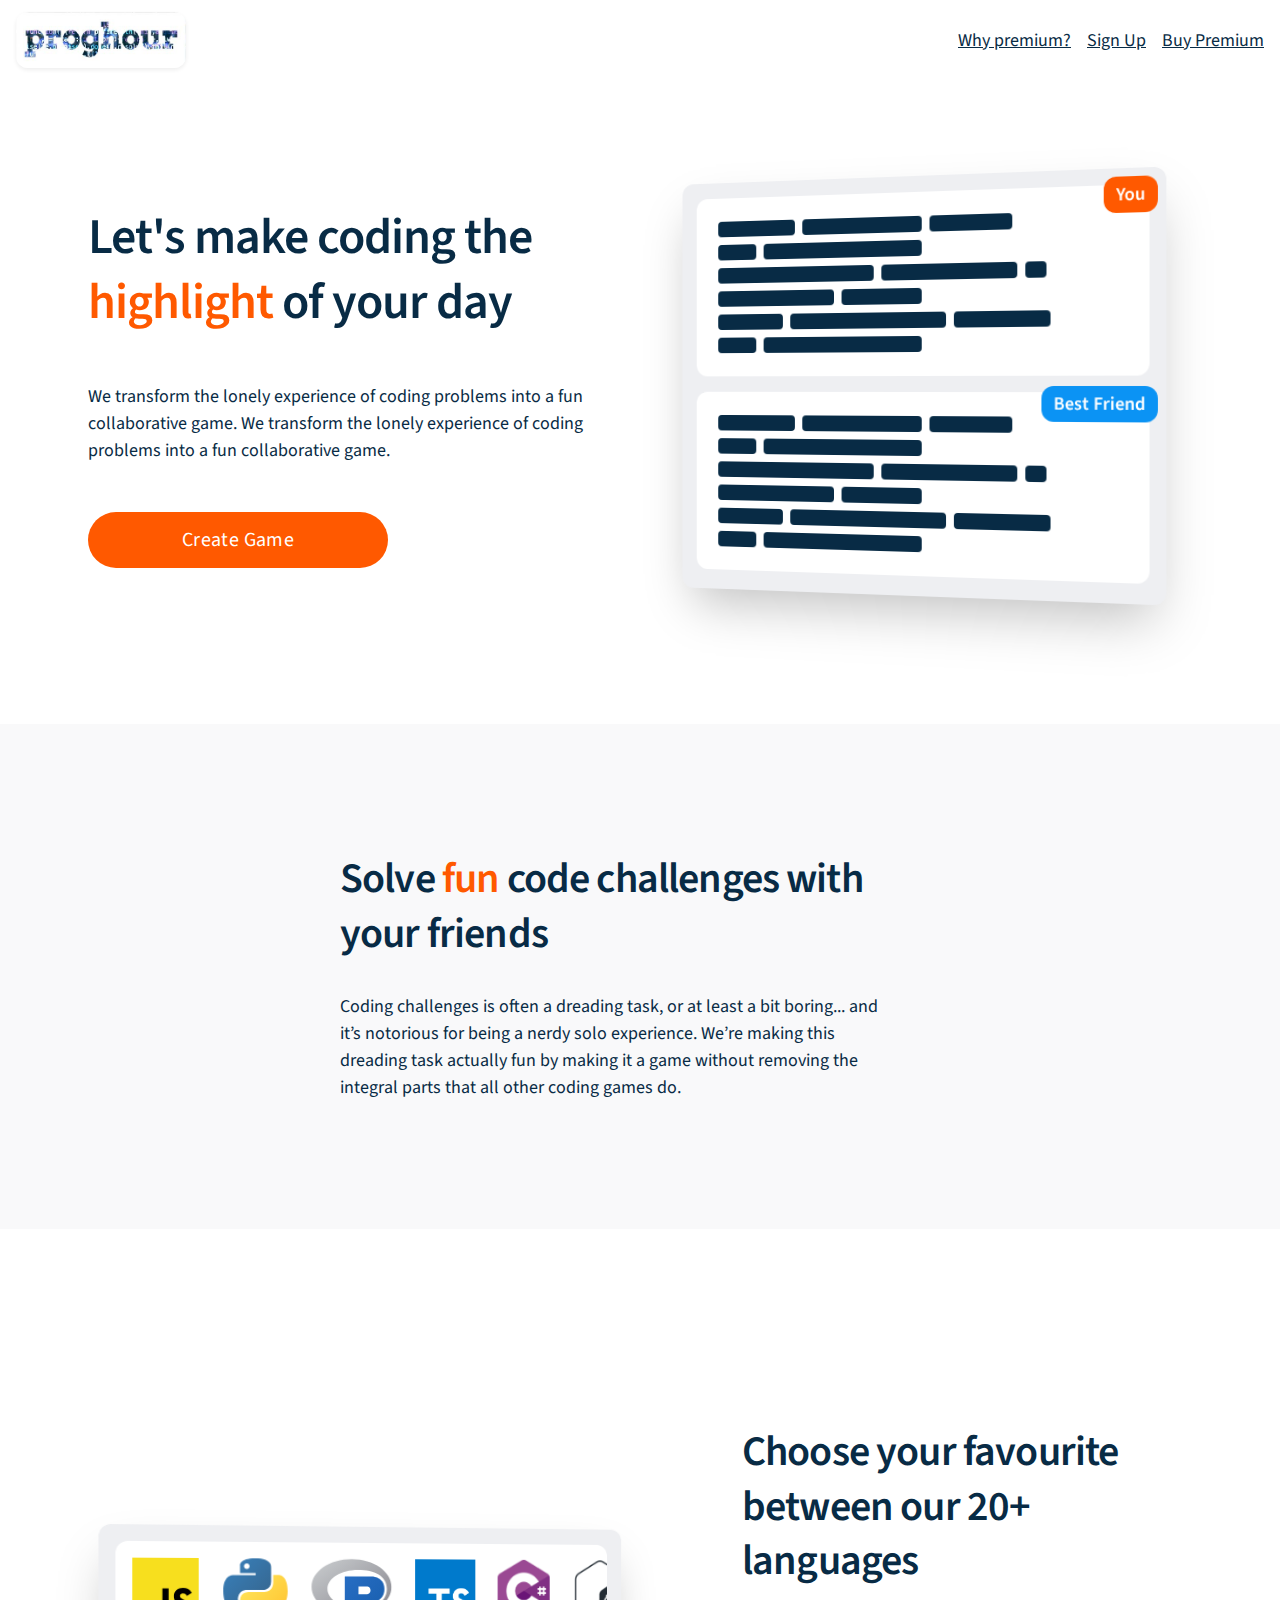
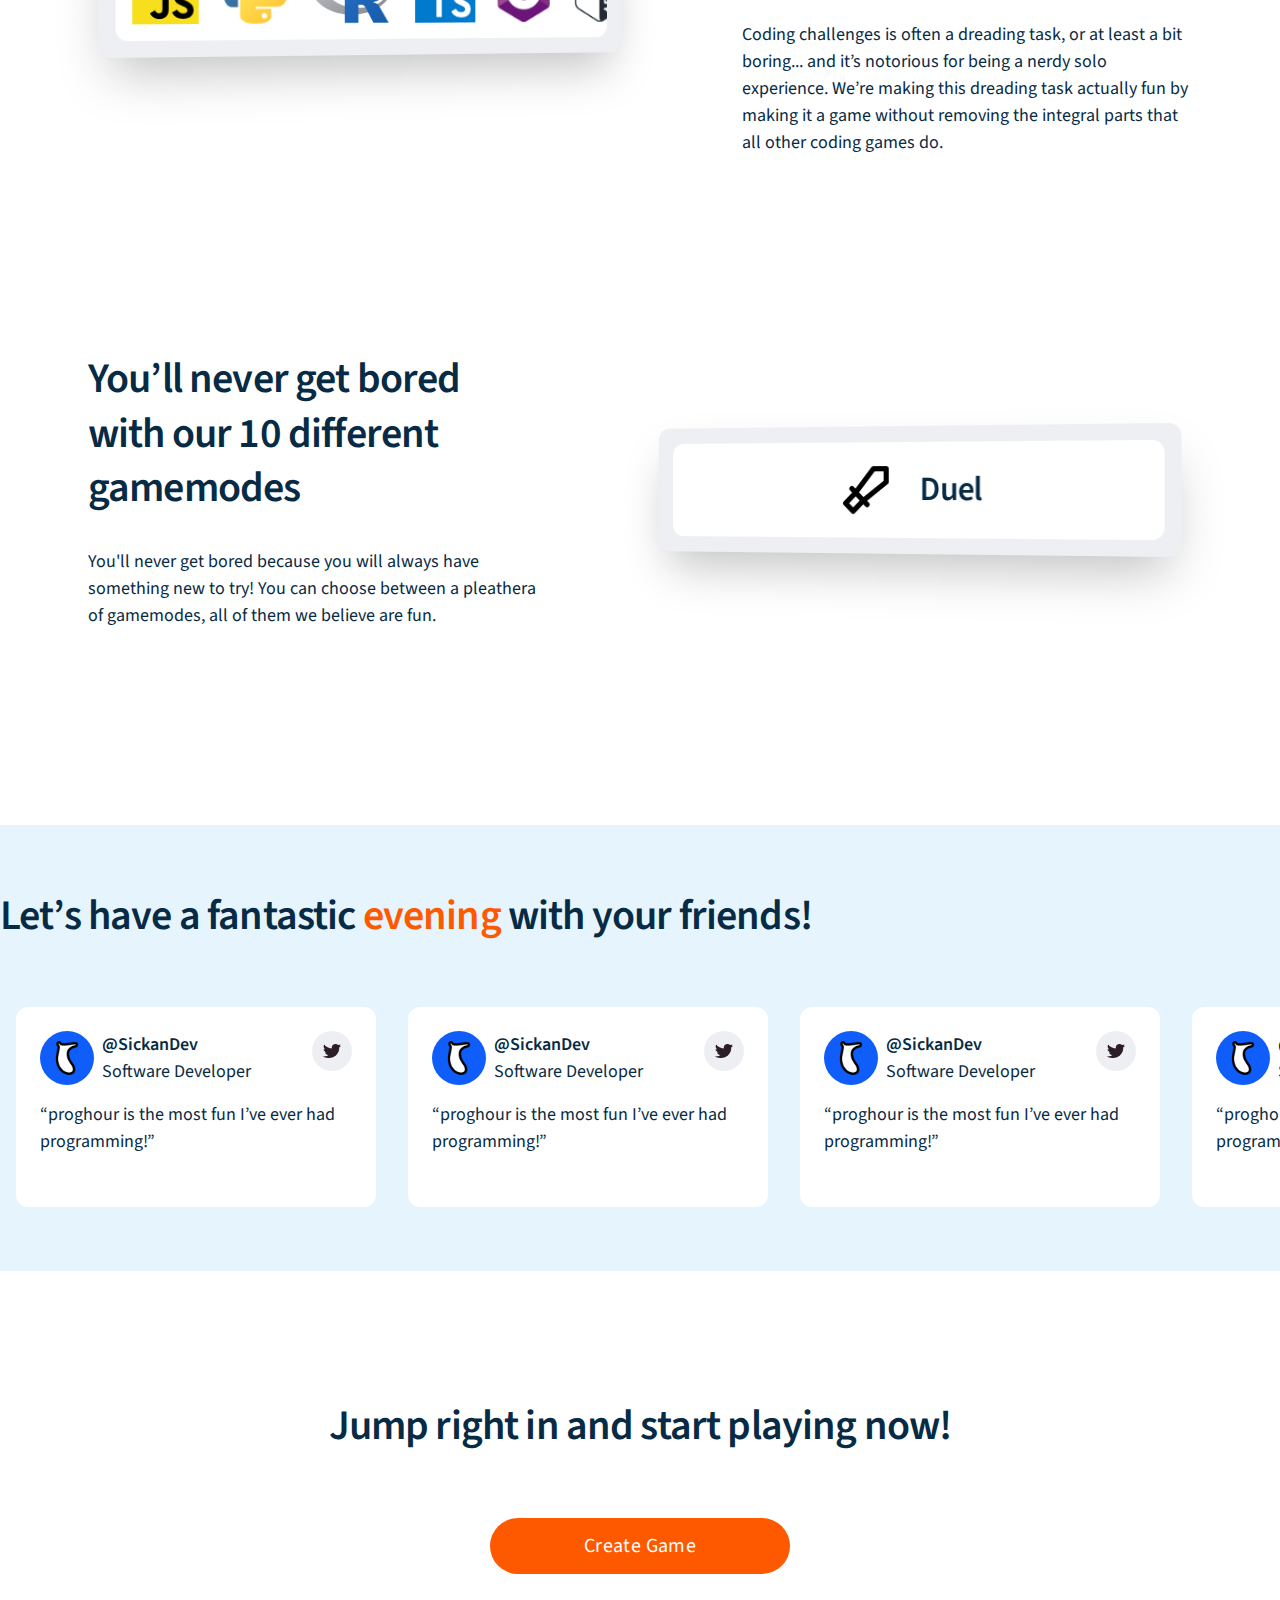
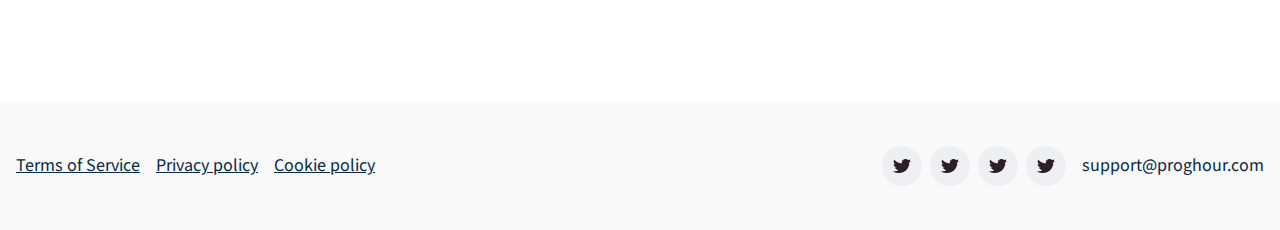
==== commit 54bcadf1: "final changes" ====
--- a/index.html
+++ b/index.html
@@ -1,503 +1,349 @@
 <!DOCTYPE html>
 <html lang="en">
-  <head>
-    <meta charset="UTF-8" />
-    <meta http-equiv="X-UA-Compatible" content="IE=edge" />
-    <meta name="viewport" content="width=device-width, initial-scale=1.0" />
-    <link rel="preconnect" href="https://fonts.googleapis.com" />
-    <link rel="preconnect" href="https://fonts.gstatic.com" crossorigin />
-    <link
-      href="https://fonts.googleapis.com/css2?family=Source+Code+Pro:ital,wght@0,400;0,600;1,400;1,600&family=Source+Sans+Pro:ital,wght@0,400;0,600;0,700;1,400;1,600;1,700&display=swap"
-      rel="stylesheet"
-    />
-    <link rel="stylesheet" href="css/style.css" media="all" />
-    <title>proghour</title>
-  </head>
-
-  <body>
-    <header class="header">
-      <div class="header__content">
-        <p class="header__logo">proghour</p>
-
-        <nav class="header__nav">
-          <a class="text text--normal" href="login.html">Log In</a>
-          <a class="text text--normal" href="signup.html">Sign Up</a>
-          <a class="text text--normal" href="premium_terms.html">Premium</a>
-        </nav>
-      </div>
-    </header>
-
-    <section class="index__hero section section--default section--primary">
-      <div class="index__hero-content section__content">
-        <div class="index__hero-information">
-          <h2 class="heading heading--big">
-            Let's make <span class="code-text">coding</span> the
-            <strong class="heading heading--big heading--highlight"
-              >highlight</strong
-            >
-            of your day
-          </h2>
-
-          <p class="index__hero-text text text--normal">
-            We transform the lonely experience of coding problems into a fun
-            collaborative game. We transform the lonely experience of coding
-            problems into a fun collaborative game.
-          </p>
-
-          <button
-            class="
+
+<head>
+  <meta charset="UTF-8" />
+  <meta http-equiv="X-UA-Compatible" content="IE=edge" />
+  <meta name="viewport" content="width=device-width, initial-scale=1.0" />
+  <link rel="preconnect" href="https://fonts.googleapis.com" />
+  <link rel="preconnect" href="https://fonts.gstatic.com" crossorigin />
+  <link
+    href="https://fonts.googleapis.com/css2?family=Source+Code+Pro:ital,wght@0,400;0,600;1,400;1,600&family=Source+Sans+Pro:ital,wght@0,400;0,600;0,700;1,400;1,600;1,700&display=swap"
+    rel="stylesheet" />
+  <link rel="stylesheet" href="css/style.css" media="all" />
+  <title>proghour</title>
+</head>
+
+<body>
+  <header class="header">
+    <div class="header__content">
+      <img class="header__logo" src="./img/logotyp_proghour.jpg" alt="Proghour logo">
+
+      <nav class="header__nav">
+        <a class="text text--normal" href="premium.html">Why premium?</a>
+        <a class="text text--normal" href="signup.html">Sign Up</a>
+        <a class="text text--normal" href="premium_terms.html">Buy Premium</a>
+      </nav>
+    </div>
+  </header>
+
+  <section class="index__hero section section--default section--primary">
+    <div class="index__hero-content section__content">
+      <div class="index__hero-information">
+        <h1 class="heading heading--big">
+          Let's make <span class="code-text">coding</span> the
+          <strong class="heading heading--big heading--highlight">highlight</strong>
+          of your day
+        </h1>
+
+        <p class="index__hero-text text text--normal">
+          We transform the lonely experience of coding problems into a fun
+          collaborative game. We transform the lonely experience of coding
+          problems into a fun collaborative game.
+        </p>
+
+        <button class="
               button button--primary button--big button-text button-text--big
               index__cta
-            "
-          >
-            Create Game
-          </button>
-        </div>
-
-        <div class="hero-image html-image html-image--left">
-          <p class="hero-image__tag hero-image__tag--you text text--bold">
-            You
-          </p>
-          <p
-            class="hero-image__tag hero-image__tag--best-friend text text--bold"
-          >
-            Best Friend
-          </p>
-          <div class="hero-image__you hero-image__panel"></div>
-          <div class="hero-image__best-friend hero-image__panel"></div>
-        </div>
-      </div>
-    </section>
-
-    <section class="index__what section section--default">
-      <div class="section__content index__what-content">
-        <h2 class="heading heading--default">
-          Solve
-          <strong class="heading heading--default heading--highlight"
-            >fun
-          </strong>
-          code challenges with your friends
-        </h2>
-
-        <p class="index__hero-text text text--normal">
-          Coding challenges is often a dreading task, or at least a bit
-          boring... and it’s notorious for being a nerdy solo experience. We’re
-          making this dreading task actually fun by making it a game without
-          removing the integral parts that all other coding games do.
+            ">
+          Create Game
+        </button>
+      </div>
+
+      <div class="hero-image html-image html-image--left">
+        <p class="hero-image__tag hero-image__tag--you text text--bold">
+          You
         </p>
-      </div>
-    </section>
-
-    <section class="index__features section section--default">
-      <div class="section__content index__features-content">
-        <div class="index__features-section index__features-section--flipped">
-          <div class="wrapper--heading-default index__features-text">
-            <h2 class="heading heading--default">
-              Choose your favourite between our 20+ languages
-            </h2>
-
-            <p class="index__hero-text text text--normal">
-              Coding challenges is often a dreading task, or at least a bit
-              boring... and it’s notorious for being a nerdy solo experience.
-              We’re making this dreading task actually fun by making it a game
-              without removing the integral parts that all other coding games
-              do.
-            </p>
-          </div>
-
-          <div>
-            <div class="language-image html-image html-image--right">
-              <div class="language-image__inner">
-                <div class="language-image__row">
-                  <img
-                    class="language-image__lang-logo"
-                    src="img/javascript_logo.png"
-                    alt="JavaScript logo"
-                  />
-                  <img
-                    class="language-image__lang-logo"
-                    src="img/python_logo.png"
-                    alt="Python logo"
-                  />
-                  <img
-                    class="language-image__lang-logo"
-                    src="img/java_logo.png"
-                    alt="Python logo"
-                  />
-                  <img
-                    class="language-image__lang-logo"
-                    src="img/typescript_logo.png"
-                    alt="TypeScript logo"
-                  />
-                  <img
-                    class="language-image__lang-logo"
-                    src="img/csharp_logo.png"
-                    alt="C# logo"
-                  />
-                  <img
-                    class="language-image__lang-logo"
-                    src="img/bash_logo.png"
-                    alt="Bash logo"
-                  />
-                  <img
-                    class="language-image__lang-logo"
-                    src="img/cpp_logo.png"
-                    alt="C++ logo"
-                  />
-                  <img
-                    class="language-image__lang-logo"
-                    src="img/php_logo.png"
-                    alt="php logo"
-                  />
-                  <img
-                    class="language-image__lang-logo"
-                    src="img/clang_logo.png"
-                    alt="C-lang logo"
-                  />
+        <p class="hero-image__tag hero-image__tag--best-friend text text--bold">
+          Best Friend
+        </p>
+        <div class="hero-image__you hero-image__panel"></div>
+        <div class="hero-image__best-friend hero-image__panel"></div>
+      </div>
+    </div>
+  </section>
+
+  <section class="index__what section section--default">
+    <div class="section__content index__what-content">
+      <h2 class="heading heading--default">
+        Solve
+        <strong class="heading heading--default heading--highlight">fun
+        </strong>
+        code challenges with your friends
+      </h2>
+
+      <p class="index__hero-text text text--normal">
+        Coding challenges is often a dreading task, or at least a bit
+        boring... and it’s notorious for being a nerdy solo experience. We’re
+        making this dreading task actually fun by making it a game without
+        removing the integral parts that all other coding games do.
+      </p>
+    </div>
+  </section>
+
+  <section class="index__features section section--default">
+    <div class="section__content index__features-content">
+      <div class="index__features-section index__features-section--flipped">
+        <div class="wrapper--heading-default index__features-text">
+          <h2 class="heading heading--default">
+            Choose your favourite between our 20+ languages
+          </h2>
+
+          <p class="index__hero-text text text--normal">
+            Coding challenges is often a dreading task, or at least a bit
+            boring... and it’s notorious for being a nerdy solo experience.
+            We’re making this dreading task actually fun by making it a game
+            without removing the integral parts that all other coding games
+            do.
+          </p>
+        </div>
+
+        <div>
+          <div class="language-image html-image html-image--right">
+            <div class="language-image__inner">
+              <div class="language-image__row">
+                <img class="language-image__lang-logo" src="img/javascript_logo.svg" alt="JavaScript logo" />
+                <img class="language-image__lang-logo" src="img/python_logo.svg" alt="Python logo" />
+                <img class="language-image__lang-logo" src="img/r_logo.svg" alt="R-lang logo" />
+                <img class="language-image__lang-logo" src="img/typescript_logo.png" alt="TypeScript logo" />
+                <img class="language-image__lang-logo" src="img/csharp_logo.png" alt="C# logo" />
+                <img class="language-image__lang-logo" src="img/bash_logo.png" alt="Bash logo" />
+                <img class="language-image__lang-logo" src="img/cpp_logo.png" alt="C++ logo" />
+                <img class="language-image__lang-logo" src="img/php_logo.png" alt="php logo" />
+                <img class="language-image__lang-logo" src="img/clang_logo.png" alt="C-lang logo" />
+              </div>
+              <div class="language-image__row">
+                <img class="language-image__lang-logo" src="img/javascript_logo.svg" alt="JavaScript logo" />
+                <img class="language-image__lang-logo" src="img/python_logo.svg" alt="Python logo" />
+                <img class="language-image__lang-logo" src="img/r_logo.svg" alt="R-lang logo" />
+                <img class="language-image__lang-logo" src="img/typescript_logo.png" alt="TypeScript logo" />
+                <img class="language-image__lang-logo" src="img/csharp_logo.png" alt="C# logo" />
+                <img class="language-image__lang-logo" src="img/bash_logo.png" alt="Bash logo" />
+                <img class="language-image__lang-logo" src="img/cpp_logo.png" alt="C++ logo" />
+                <img class="language-image__lang-logo" src="img/php_logo.png" alt="php logo" />
+                <img class="language-image__lang-logo" src="img/clang_logo.png" alt="C-lang logo" />
+              </div>
+            </div>
+          </div>
+        </div>
+      </div>
+
+      <div class="index__features-section">
+        <div class="wrapper--heading-default index__features-text">
+          <h2 class="heading heading--default">
+            You’ll never get bored with our 10 different gamemodes
+          </h2>
+
+          <p class="index__hero-text text text--normal">
+            You'll never get bored because you will always have something new
+            to try! You can choose between a pleathera of gamemodes, all of
+            them we believe are fun.
+          </p>
+        </div>
+
+        <div class="index__panel">
+          <div class="gamemode-image html-image html-image--left">
+            <div class="gamemode-image__information gamemode-image__panel">
+              <div class="gamemode-image__row">
+                <div class="gamemode-image__image-wrapper">
+                  <img class="gamemode-image__logo" src="img/duel.svg" alt="Duel" />
+                  <p class="heading heading--small">Duel</p>
                 </div>
-                <div class="language-image__row">
-                  <img
-                    class="language-image__lang-logo"
-                    src="img/javascript_logo.png"
-                    alt="JavaScript logo"
-                  />
-                  <img
-                    class="language-image__lang-logo"
-                    src="img/python_logo.png"
-                    alt="Python logo"
-                  />
-                  <img
-                    class="language-image__lang-logo"
-                    src="img/java_logo.png"
-                    alt="Python logo"
-                  />
-                  <img
-                    class="language-image__lang-logo"
-                    src="img/typescript_logo.png"
-                    alt="TypeScript logo"
-                  />
-                  <img
-                    class="language-image__lang-logo"
-                    src="img/csharp_logo.png"
-                    alt="C# logo"
-                  />
-                  <img
-                    class="language-image__lang-logo"
-                    src="img/bash_logo.png"
-                    alt="Bash logo"
-                  />
-                  <img
-                    class="language-image__lang-logo"
-                    src="img/cpp_logo.png"
-                    alt="C++ logo"
-                  />
-                  <img
-                    class="language-image__lang-logo"
-                    src="img/php_logo.png"
-                    alt="php logo"
-                  />
-                  <img
-                    class="language-image__lang-logo"
-                    src="img/clang_logo.png"
-                    alt="C-lang logo"
-                  />
+                <div class="gamemode-image__image-wrapper">
+                  <img class="gamemode-image__logo" src="img/team_duel.svg" alt="Team Duel logo" />
+                  <p class="heading heading--small">Team Duel</p>
+                </div>
+                <div class="gamemode-image__image-wrapper">
+                  <img class="gamemode-image__logo" src="img/code_swap.svg" alt="Code Swap logo" />
+                  <p class="heading heading--small">Code Swap</p>
+                </div>
+                <div class="gamemode-image__image-wrapper">
+                  <img class="gamemode-image__logo" src="img/duel.svg" alt="Duel logo" />
+                  <p class="heading heading--small">Duel</p>
                 </div>
               </div>
             </div>
           </div>
         </div>
-
-        <div class="index__features-section">
-          <div class="wrapper--heading-default index__features-text">
-            <h2 class="heading heading--default">
-              You’ll never get bored with our 10 different gamemodes
-            </h2>
-
-            <p class="index__hero-text text text--normal">
-              You'll never get bored because you will always have something new
-              to try! You can choose between a pleathera of gamemodes, all of
-              them we believe are fun.
-            </p>
-          </div>
-
-          <div class="index__panel">
-            <div class="gamemode-image html-image html-image--left">
-              <div class="gamemode-image__information gamemode-image__panel">
-                <div class="gamemode-image__row">
-                  <div class="gamemode-image__image-wrapper">
-                    <img
-                      class="gamemode-image__logo"
-                      src="img/duel.png"
-                      alt="Duel"
-                    />
-                    <p class="heading heading--small">Duel</p>
-                  </div>
-                  <div class="gamemode-image__image-wrapper">
-                    <img
-                      class="gamemode-image__logo"
-                      src="img/team_duel.jpg"
-                      alt="Team Duel logo"
-                    />
-                    <p class="heading heading--small">Team Duel</p>
-                  </div>
-                  <div class="gamemode-image__image-wrapper">
-                    <img
-                      class="gamemode-image__logo"
-                      src="img/code_swap.png"
-                      alt="Code Swap logo"
-                    />
-                    <p class="heading heading--small">Code Swap</p>
-                  </div>
-                  <div class="gamemode-image__image-wrapper">
-                    <img
-                      class="gamemode-image__logo"
-                      src="img/duel.png"
-                      alt="Duel logo"
-                    />
-                    <p class="heading heading--small">Duel</p>
-                  </div>
-                </div>
-              </div>
-            </div>
-          </div>
-        </div>
-      </div>
-    </section>
-
-    <section class="index__testimonials">
-      <h2 class="index__testimonial-header heading heading--default">
-        Let’s have a fantastic
-        <strong class="heading heading--default heading--highlight"
-          >evening</strong
-        >
-        with your friends!
+      </div>
+    </div>
+  </section>
+
+  <section class="index__testimonials">
+    <h2 class="index__testimonial-header heading heading--default">
+      Let’s have a fantastic
+      <strong class="heading heading--default heading--highlight">evening</strong>
+      with your friends!
+    </h2>
+
+    <div class="index__testimonial-list">
+      <div class="testimonial">
+        <div class="testimonial__person">
+          <div class="testimonial__left">
+            <img class="testimonial__avatar-image" src="./img/example_avatar.png" alt="Avatar" />
+            <div class="testimonial__details">
+              <p class="text text--bold">@SickanDev</p>
+              <p class="text text--normal">Software Developer</p>
+            </div>
+          </div>
+
+          <div class="testimonial__right">
+            <a class="testimonial__source" href="#">
+              <img class="testimonial__source-image" src="./img/twitter_logo.png" alt="Twitter logo" />
+            </a>
+          </div>
+        </div>
+
+        <div class="testimonial__text">
+          <p class="text text--normal">
+            “proghour is the most fun I’ve ever had programming!”
+          </p>
+        </div>
+      </div>
+
+      <div class="testimonial">
+        <div class="testimonial__person">
+          <div class="testimonial__left">
+            <img class="testimonial__avatar-image" src="./img/example_avatar.png" alt="Avatar" />
+            <div class="testimonial__details">
+              <p class="text text--bold">@SickanDev</p>
+              <p class="text text--normal">Software Developer</p>
+            </div>
+          </div>
+
+          <div class="testimonial__right">
+            <a class="testimonial__source" href="#">
+              <img class="testimonial__source-image" src="./img/twitter_logo.png" alt="Twitter logo" />
+            </a>
+          </div>
+        </div>
+
+        <div class="testimonial__text">
+          <p class="text text--normal">
+            “proghour is the most fun I’ve ever had programming!”
+          </p>
+        </div>
+      </div>
+
+      <div class="testimonial">
+        <div class="testimonial__person">
+          <div class="testimonial__left">
+            <img class="testimonial__avatar-image" src="./img/example_avatar.png" alt="Avatar" />
+            <div class="testimonial__details">
+              <p class="text text--bold">@SickanDev</p>
+              <p class="text text--normal">Software Developer</p>
+            </div>
+          </div>
+
+          <div class="testimonial__right">
+            <a class="testimonial__source" href="#">
+              <img class="testimonial__source-image" src="./img/twitter_logo.png" alt="Twitter logo" />
+            </a>
+          </div>
+        </div>
+
+        <div class="testimonial__text">
+          <p class="text text--normal">
+            “proghour is the most fun I’ve ever had programming!”
+          </p>
+        </div>
+      </div>
+
+      <div class="testimonial">
+        <div class="testimonial__person">
+          <div class="testimonial__left">
+            <img class="testimonial__avatar-image" src="./img/example_avatar.png" alt="Avatar" />
+            <div class="testimonial__details">
+              <p class="text text--bold">@SickanDev</p>
+              <p class="text text--normal">Software Developer</p>
+            </div>
+          </div>
+
+          <div class="testimonial__right">
+            <a class="testimonial__source" href="#">
+              <img class="testimonial__source-image" src="./img/twitter_logo.png" alt="Twitter logo" />
+            </a>
+          </div>
+        </div>
+
+        <div class="testimonial__text">
+          <p class="text text--normal">
+            “proghour is the most fun I’ve ever had programming!”
+          </p>
+        </div>
+      </div>
+
+      <div class="testimonial">
+        <div class="testimonial__person">
+          <div class="testimonial__left">
+            <img class="testimonial__avatar-image" src="./img/example_avatar.png" alt="Avatar" />
+            <div class="testimonial__details">
+              <p class="text text--bold">@SickanDev</p>
+              <p class="text text--normal">Software Developer</p>
+            </div>
+          </div>
+
+          <div class="testimonial__right">
+            <a class="testimonial__source" href="#">
+              <img class="testimonial__source-image" src="./img/twitter_logo.png" alt="Twitter logo" />
+            </a>
+          </div>
+        </div>
+
+        <div class="testimonial__text">
+          <p class="text text--normal">
+            “proghour is the most fun I’ve ever had programming!”
+          </p>
+        </div>
+      </div>
+    </div>
+  </section>
+
+  <section class="index__how section section--default">
+    <div class="section__content index__how-content">
+      <h2 class="heading heading--default">
+        Jump right in and start playing now!
       </h2>
 
-      <div class="index__testimonial-list">
-        <div class="testimonial">
-          <div class="testimonial__person">
-            <div class="testimonial__left">
-              <img
-                class="testimonial__avatar-image"
-                src="./img/example_avatar.png"
-                alt="Avatar"
-              />
-              <div class="testimonial__details">
-                <p class="text text--bold">@SickanDev</p>
-                <p class="text text--normal">Software Developer</p>
-              </div>
-            </div>
-
-            <div class="testimonial__right">
-              <a class="testimonial__source" href="#">
-                <img
-                  class="testimonial__source-image"
-                  src="./img/twitter_logo.png"
-                  alt="Twitter logo"
-                />
-              </a>
-            </div>
-          </div>
-
-          <div class="testimonial__text">
-            <p class="text text--normal">
-              “proghour is the most fun I’ve ever had programming!”
-            </p>
-          </div>
-        </div>
-
-        <div class="testimonial">
-          <div class="testimonial__person">
-            <div class="testimonial__left">
-              <img
-                class="testimonial__avatar-image"
-                src="./img/example_avatar.png"
-                alt="Avatar"
-              />
-              <div class="testimonial__details">
-                <p class="text text--bold">@SickanDev</p>
-                <p class="text text--normal">Software Developer</p>
-              </div>
-            </div>
-
-            <div class="testimonial__right">
-              <a class="testimonial__source" href="#">
-                <img
-                  class="testimonial__source-image"
-                  src="./img/twitter_logo.png"
-                  alt="Twitter logo"
-                />
-              </a>
-            </div>
-          </div>
-
-          <div class="testimonial__text">
-            <p class="text text--normal">
-              “proghour is the most fun I’ve ever had programming!”
-            </p>
-          </div>
-        </div>
-
-        <div class="testimonial">
-          <div class="testimonial__person">
-            <div class="testimonial__left">
-              <img
-                class="testimonial__avatar-image"
-                src="./img/example_avatar.png"
-                alt="Avatar"
-              />
-              <div class="testimonial__details">
-                <p class="text text--bold">@SickanDev</p>
-                <p class="text text--normal">Software Developer</p>
-              </div>
-            </div>
-
-            <div class="testimonial__right">
-              <a class="testimonial__source" href="#">
-                <img
-                  class="testimonial__source-image"
-                  src="./img/twitter_logo.png"
-                  alt="Twitter logo"
-                />
-              </a>
-            </div>
-          </div>
-
-          <div class="testimonial__text">
-            <p class="text text--normal">
-              “proghour is the most fun I’ve ever had programming!”
-            </p>
-          </div>
-        </div>
-
-        <div class="testimonial">
-          <div class="testimonial__person">
-            <div class="testimonial__left">
-              <img
-                class="testimonial__avatar-image"
-                src="./img/example_avatar.png"
-                alt="Avatar"
-              />
-              <div class="testimonial__details">
-                <p class="text text--bold">@SickanDev</p>
-                <p class="text text--normal">Software Developer</p>
-              </div>
-            </div>
-
-            <div class="testimonial__right">
-              <a class="testimonial__source" href="#">
-                <img
-                  class="testimonial__source-image"
-                  src="./img/twitter_logo.png"
-                  alt="Twitter logo"
-                />
-              </a>
-            </div>
-          </div>
-
-          <div class="testimonial__text">
-            <p class="text text--normal">
-              “proghour is the most fun I’ve ever had programming!”
-            </p>
-          </div>
-        </div>
-
-        <div class="testimonial">
-          <div class="testimonial__person">
-            <div class="testimonial__left">
-              <img
-                class="testimonial__avatar-image"
-                src="./img/example_avatar.png"
-                alt="Avatar"
-              />
-              <div class="testimonial__details">
-                <p class="text text--bold">@SickanDev</p>
-                <p class="text text--normal">Software Developer</p>
-              </div>
-            </div>
-
-            <div class="testimonial__right">
-              <a class="testimonial__source" href="#">
-                <img
-                  class="testimonial__source-image"
-                  src="./img/twitter_logo.png"
-                  alt="Twitter logo"
-                />
-              </a>
-            </div>
-          </div>
-
-          <div class="testimonial__text">
-            <p class="text text--normal">
-              “proghour is the most fun I’ve ever had programming!”
-            </p>
-          </div>
-        </div>
-      </div>
-    </section>
-
-    <section class="index__how section section--default">
-      <div class="section__content index__how-content">
-        <h2 class="heading heading--default">
-          Jump right in and start playing now!
-        </h2>
-
-        <button
-          class="
+      <button class="
             button button--primary button--big button-text button-text--big
             index__cta
-          "
-        >
-          Create Game
-        </button>
-      </div>
-    </section>
-
-    <footer class="footer">
-      <div class="footer__content">
-        <div class="footer__policies">
-          <a class="text text--normal" href="#">Terms of Service</a>
-          <a class="text text--normal" href="#">Privacy policy</a>
-          <a class="text text--normal" href="#">Cookie policy</a>
-        </div>
-
-        <div class="footer__contact">
-          <div class="footer__socials">
-            <a class="footer__social-button" href="#">
-              <img
-                class="footer__social-image"
-                src="./img/twitter_logo.png"
-                alt="Twitter logo"
-              />
-            </a>
-            <a class="footer__social-button" href="#">
-              <img
-                class="footer__social-image"
-                src="./img/twitter_logo.png"
-                alt="Twitter logo"
-              />
-            </a>
-            <a class="footer__social-button" href="#">
-              <img
-                class="footer__social-image"
-                src="./img/twitter_logo.png"
-                alt="Twitter logo"
-              />
-            </a>
-            <a class="footer__social-button" href="#">
-              <img
-                class="footer__social-image"
-                src="./img/twitter_logo.png"
-                alt="Twitter logo"
-              />
-            </a>
-          </div>
-
-          <p class="text text--normal">support@proghour.com</p>
-        </div>
-      </div>
-    </footer>
-
-    <script src="js/pseudocode.js"></script>
-  </body>
-</html>
+          ">
+        Create Game
+      </button>
+    </div>
+  </section>
+
+  <footer class="footer">
+    <div class="footer__content">
+      <div class="footer__policies">
+        <a class="text text--normal" href="#">Terms of Service</a>
+        <a class="text text--normal" href="#">Privacy policy</a>
+        <a class="text text--normal" href="#">Cookie policy</a>
+      </div>
+
+      <div class="footer__contact">
+        <div class="footer__socials">
+          <a class="footer__social-button" href="#">
+            <img class="footer__social-image" src="./img/twitter_logo.png" alt="Twitter logo" />
+          </a>
+          <a class="footer__social-button" href="#">
+            <img class="footer__social-image" src="./img/twitter_logo.png" alt="Twitter logo" />
+          </a>
+          <a class="footer__social-button" href="#">
+            <img class="footer__social-image" src="./img/twitter_logo.png" alt="Twitter logo" />
+          </a>
+          <a class="footer__social-button" href="#">
+            <img class="footer__social-image" src="./img/twitter_logo.png" alt="Twitter logo" />
+          </a>
+        </div>
+
+        <p class="text text--normal">support@proghour.com</p>
+      </div>
+    </div>
+  </footer>
+
+  <script src="js/pseudocode.js"></script>
+</body>
+
+</html>--- a/css/style.css
+++ b/css/style.css
@@ -219,10 +219,9 @@
   gap: 16px;
 }
 .header__logo {
-  font-family: var(--font-heading);
-  font-size: 29px;
-  font-weight: 600;
-  color: var(--color-foreground-default);
+  height: 56px;
+  box-shadow: var(--shadow-small);
+  border-radius: var(--border-radius-default);
 }
 
 .footer {
@@ -691,6 +690,43 @@
   font-weight: 600;
 }
 
+.button-switch {
+  display: flex;
+  border-radius: 12px;
+  width: 100%;
+  box-shadow: var(--shadow-small);
+}
+.button-switch__label {
+  cursor: pointer;
+  flex: 1;
+}
+.button-switch__input {
+  position: absolute;
+  top: 0;
+  left: 0;
+  visibility: hidden;
+  pointer-events: none;
+}
+.button-switch__span {
+  display: flex;
+  justify-content: center;
+  align-items: center;
+  height: 48px;
+  gap: 4px;
+  flex-wrap: wrap;
+  border: 1px solid var(--color-outline-dimmest);
+}
+.button-switch__label:first-child .button-switch__span {
+  border-radius: 12px 0 0 12px;
+}
+.button-switch__label:last-child .button-switch__span {
+  border-radius: 0 12px 12px 0;
+}
+.button-switch__input:checked + .button-switch__span {
+  background: var(--color-primary-strongest);
+  border: 1px solid var(--color-primary-strongest);
+}
+
 .hero-image {
   display: flex;
   flex-direction: column;
@@ -698,7 +734,7 @@
   padding: 16px;
   width: 100%;
   max-width: 500px;
-  aspect-ratio: 0.6;
+  aspect-ratio: 6/10;
   height: 100%;
   max-height: 420px;
   margin: 0 auto;
@@ -726,7 +762,6 @@
   padding: 24px;
   background: var(--color-background-default);
   width: 100%;
-  height: 100%;
   border-radius: var(--border-radius-default);
   overflow-y: auto;
 }
@@ -835,6 +870,102 @@
     transform: translateX(-75%);
   }
 }
+.multiple-languages-image {
+  padding: 16px;
+  height: max-content;
+  width: 100%;
+  max-width: 540px;
+  margin: 0 auto;
+  background: var(--color-background-higher);
+  border-radius: var(--border-radius-default);
+}
+.multiple-languages-image__inner {
+  position: relative;
+  display: flex;
+  gap: 24px;
+  padding: 16px;
+  width: 100px;
+  height: max-content;
+  background: var(--color-background-default);
+  border-radius: var(--border-radius-default);
+  overflow: hidden;
+  animation: 4s ease multiple-languages-inner forwards alternate infinite;
+}
+.multiple-languages-image__lock {
+  position: absolute;
+  display: flex;
+  align-items: center;
+  justify-content: center;
+  width: 48px;
+  height: 48px;
+  top: calc(50% - 24px);
+  left: 93px;
+  border-radius: 100px;
+  background: var(--color-background-default);
+  border: 1px solid var(--color-outline-default);
+  box-shadow: var(--shadow-small);
+  z-index: 10;
+  animation: 4s ease multiple-languages-lock forwards alternate infinite;
+}
+.multiple-languages-image__row {
+  position: relative;
+  display: flex;
+  justify-content: space-around;
+  gap: 24px;
+}
+.multiple-languages-image__lang-logo {
+  height: 64px;
+}
+
+@keyframes multiple-languages-lock {
+  0% {
+    transform: scale(1);
+  }
+  45% {
+    transform: scale(1);
+  }
+  55% {
+    transform: scale(0);
+  }
+  100% {
+    transform: scale(0);
+  }
+}
+@keyframes multiple-languages-inner {
+  0% {
+    width: 100px;
+  }
+  60% {
+    width: 100px;
+  }
+  70% {
+    width: 100%;
+  }
+  100% {
+    width: 100%;
+  }
+}
+.invite-friends-image {
+  padding: 16px;
+  height: max-content;
+  width: 100%;
+  max-width: 540px;
+  margin: 0 auto;
+  background: var(--color-background-higher);
+  border-radius: var(--border-radius-default);
+}
+.invite-friends-image__inner {
+  display: flex;
+  justify-content: center;
+  align-items: center;
+  width: 100%;
+  padding: 16px;
+  height: max-content;
+  background: var(--color-background-default);
+  border-radius: var(--border-radius-default);
+  overflow: hidden;
+}
+
 .index__hero {
   padding-top: 96px;
   padding-bottom: 128px;
@@ -1101,25 +1232,29 @@
     width: 100%;
   }
 }
-.premium {
-  display: flex;
-  justify-content: center;
-  align-items: center;
+.premium-modal {
+  display: flex;
+  justify-content: center;
   width: 100%;
   height: 100%;
   background: var(--color-background-root);
   padding: 16px;
   overflow-y: auto;
 }
-.premium__content {
+.premium-modal__content {
   display: grid;
   grid-template-rows: max-content 1fr;
   width: 100%;
   height: 800px;
   background: var(--color-background-default);
   border-radius: var(--border-radius-default);
-}
-.premium__why {
+  margin: auto 0;
+}
+.premium-modal__content--payment {
+  min-height: 800px;
+  height: max-content;
+}
+.premium-modal__why {
   display: flex;
   align-items: center;
   justify-content: center;
@@ -1128,7 +1263,7 @@
   border-radius: var(--border-radius-default);
   padding: 16px;
 }
-.premium__main {
+.premium-modal__main {
   position: relative;
   display: flex;
   flex-direction: column;
@@ -1136,16 +1271,19 @@
   max-height: 100%;
   overflow: auto;
 }
-.premium__heading {
+.premium-modal__heading {
   display: none;
 }
-.premium__stepper {
+.premium-modal__stepper {
   display: flex;
   align-items: center;
   width: 100%;
   height: 180px;
 }
-.premium__terms {
+.premium-modal__stepper--terms {
+  margin-top: 32px;
+}
+.premium-modal__terms {
   display: flex;
   flex-direction: column;
   gap: 24px;
@@ -1153,7 +1291,7 @@
   padding: 0 48px;
   overflow: auto;
 }
-.premium__accept-terms {
+.premium-modal__accept-terms {
   display: flex;
   flex-direction: column;
   justify-content: center;
@@ -1163,49 +1301,103 @@
   padding: 16px;
   height: max-content;
 }
-.premium__terms-message {
+.premium-modal__terms-message {
   width: 100%;
   text-align: center;
 }
-.premium__accept-button {
-  width: 100%;
+.premium-modal__accept-button {
+  width: 100%;
+}
+.premium-modal__form {
+  display: flex;
+  flex-direction: column;
+  gap: 32px;
+  padding: 0 16px;
+  width: 100%;
+}
+.premium-modal__fields {
+  display: flex;
+  flex-direction: column;
+  gap: 24px;
+}
+.premium-modal__trial-disclaimer {
+  margin: 32px 0;
+  padding: 0 16px;
+}
+.premium-modal__payment-info {
+  display: flex;
+  flex-direction: column;
+  gap: 64px;
+  padding: 32px;
+  width: 100%;
+  height: max-content;
+  background: var(--color-background-default);
+  border-radius: var(--border-radius-default);
+}
+.premium-modal__evidentials {
+  display: flex;
+  flex-direction: column;
+  gap: 32px;
+}
+.premium-modal__evidential {
+  display: flex;
+  flex-direction: column;
+  gap: 8px;
+}
+.premium-modal__evidential-title {
+  display: flex;
+  gap: 8px;
+}
+.premium-modal__evidential-image {
+  width: 24px;
 }
 
 @media screen and (min-width: 656px) {
-  .premium__content {
+  .premium-modal__content {
     max-width: 768px;
   }
-  .premium__why {
+  .premium-modal__why {
     padding: 32px;
   }
-  .premium__heading {
+  .premium-modal__heading {
     display: block;
     text-align: left;
   }
-  .premium__accept-terms {
+  .premium-modal__accept-terms {
     flex-direction: row;
     justify-content: space-between;
     align-items: center;
     padding: 32px;
   }
-  .premium__accept-button {
+  .premium-modal__accept-button {
     width: 200px;
   }
-  .premium__terms-message {
+  .premium-modal__terms-message {
     text-align: left;
   }
+  .premium-modal__form {
+    padding: 0 32px;
+    width: 100%;
+  }
+  .premium-modal__trial-disclaimer {
+    padding: 0 32px;
+  }
 }
 @media screen and (min-width: 1024px) {
-  .premium {
+  .premium-modal {
     padding: 32px;
   }
-  .premium__content {
+  .premium-modal__content {
     grid-template-rows: 1fr;
     grid-template-columns: 1fr 1fr;
     max-width: 1000px;
     height: 600px;
   }
-  .premium__why {
+  .premium-modal__content--payment {
+    min-height: 600px;
+    height: max-content;
+  }
+  .premium-modal__why {
     display: flex;
     flex-direction: column;
     align-items: center;
@@ -1215,15 +1407,127 @@
     border-radius: var(--border-radius-default);
     padding: 16px;
   }
-  .premium__main {
+  .premium-modal__main {
     display: flex;
     flex-direction: column;
     align-items: center;
   }
-  .premium__heading {
+  .premium-modal__heading {
     display: block;
     text-align: center;
   }
 }
+.premium__hero {
+  padding-top: 96px;
+  padding-bottom: 128px;
+  background: var(--color-background-default);
+}
+.premium__hero-content {
+  display: flex;
+  flex-direction: column;
+  justify-content: center;
+  gap: 64px;
+  max-width: 620px;
+}
+.premium__cta {
+  width: 100%;
+}
+.premium__features {
+  padding-top: 96px;
+  padding-bottom: 128px;
+  background: var(--color-background-default);
+}
+.premium__features-content {
+  display: flex;
+  flex-direction: column;
+  max-width: 800px;
+  gap: 128px;
+}
+.premium__free-trial {
+  display: flex;
+  justify-content: center;
+  padding-top: 64px;
+  padding-bottom: 64px;
+  background: var(--color-secondary-strongest);
+}
+.premium__how {
+  padding-top: 128px;
+  padding-bottom: 128px;
+  background: var(--color-background-default);
+}
+.premium__how-content {
+  display: flex;
+  flex-direction: column;
+  align-items: center;
+  gap: 64px;
+}
+
+@media screen and (min-width: 656px) {
+  .premium__hero-content {
+    align-items: center;
+  }
+  .premium__hero-heading {
+    text-align: center;
+  }
+  .premium__cta {
+    width: 300px;
+  }
+}
+@media screen and (min-width: 1025px) {
+  .premium__hero-content {
+    flex-direction: column;
+    justify-content: center;
+    align-items: center;
+    max-width: 760px;
+  }
+
+  #multiple-languages {
+    grid-area: ml;
+  }
+
+  #multiple-languages-image {
+    grid-area: mli;
+  }
+
+  #unlock-gamemode {
+    grid-area: ug;
+  }
+
+  #unlock-gamemode-image {
+    grid-area: ugi;
+  }
+
+  #invite-friends {
+    grid-area: if;
+  }
+
+  #invite-friends-image {
+    grid-area: ifi;
+  }
+}
+@media screen and (min-width: 1256px) {
+  .premium__features {
+    display: flex;
+    justify-content: center;
+    width: 100%;
+    padding-top: 64px;
+    padding-bottom: 128px;
+  }
+  .premium__features-content {
+    display: grid;
+    grid-template-areas: "mli ml" "ug ugi" "ifi if";
+    grid-template-columns: 520px 520px;
+    grid-template-rows: 300px 300px 300px;
+    width: max-content;
+    justify-items: center;
+    align-items: center;
+    column-gap: 128px;
+    row-gap: 0;
+    max-width: initial;
+  }
+  .premium__features-text {
+    margin: 0 auto;
+  }
+}
 
 /*# sourceMappingURL=style.css.map */
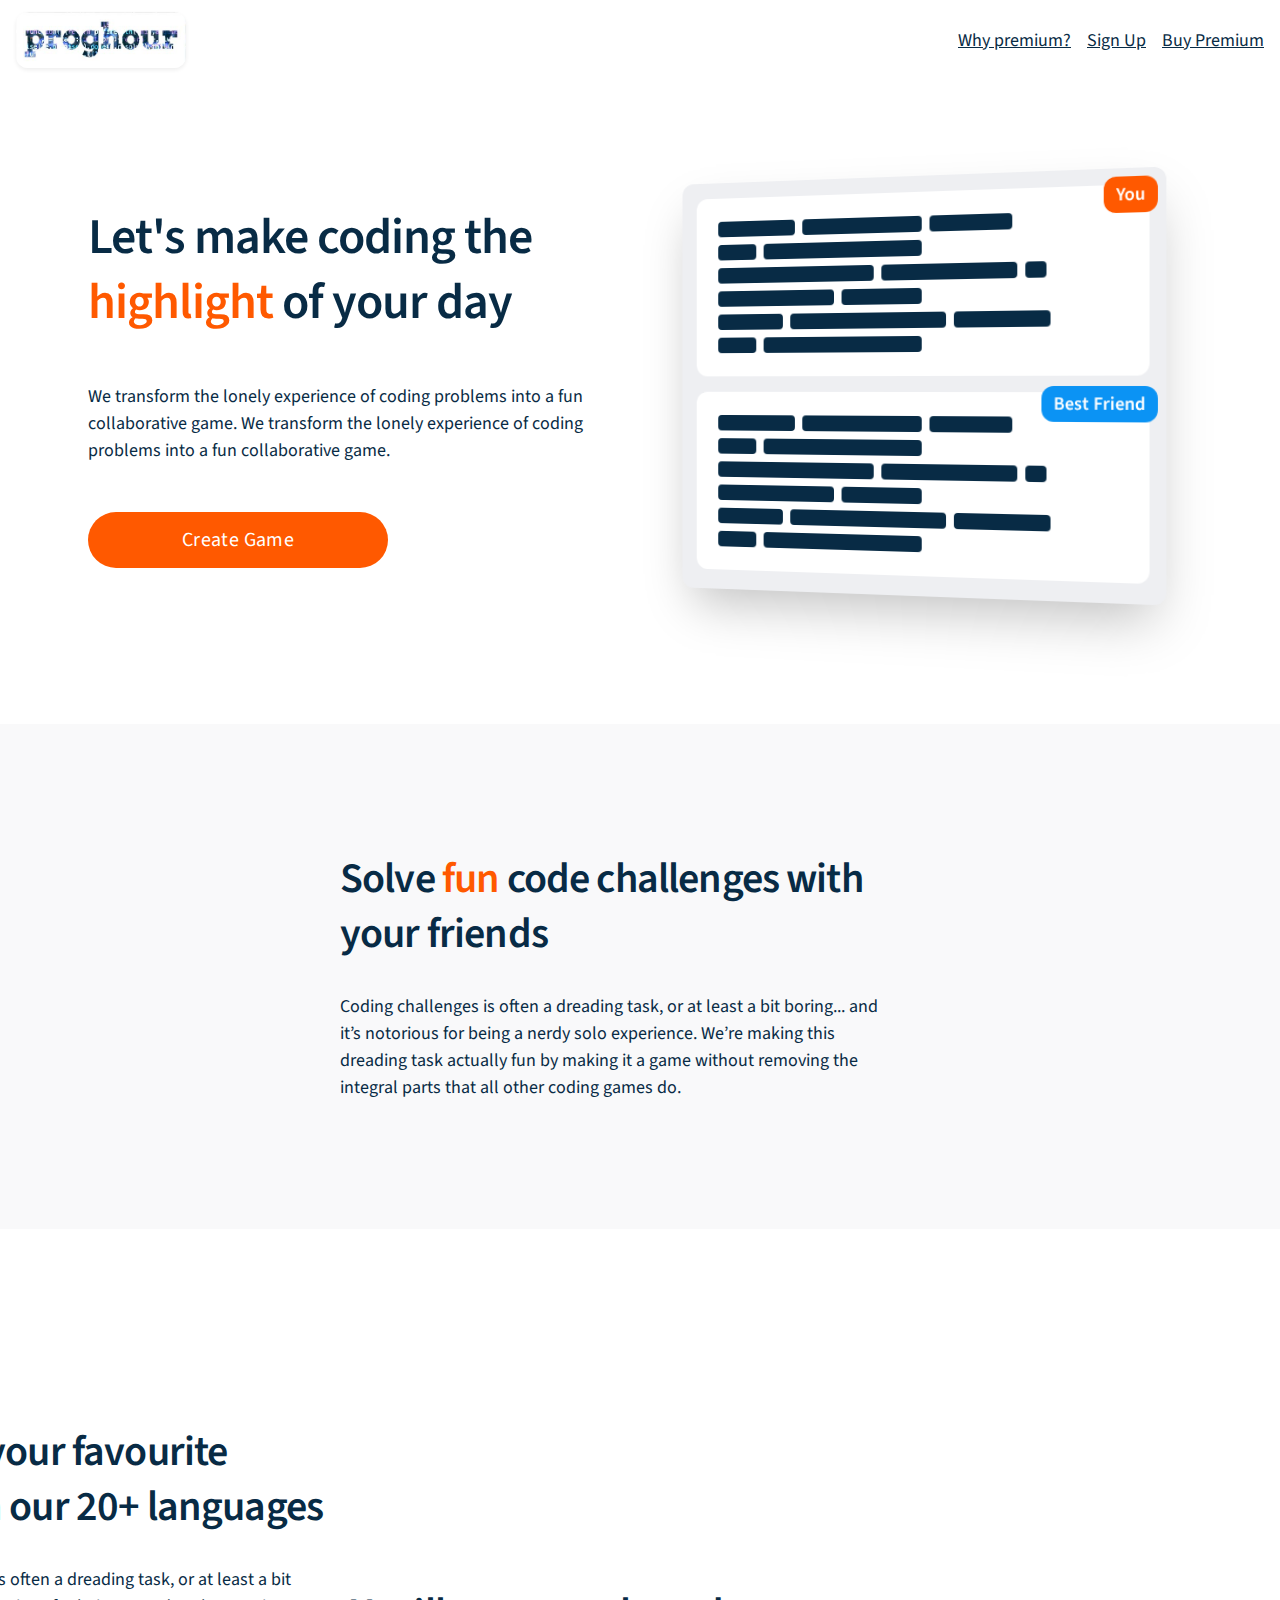
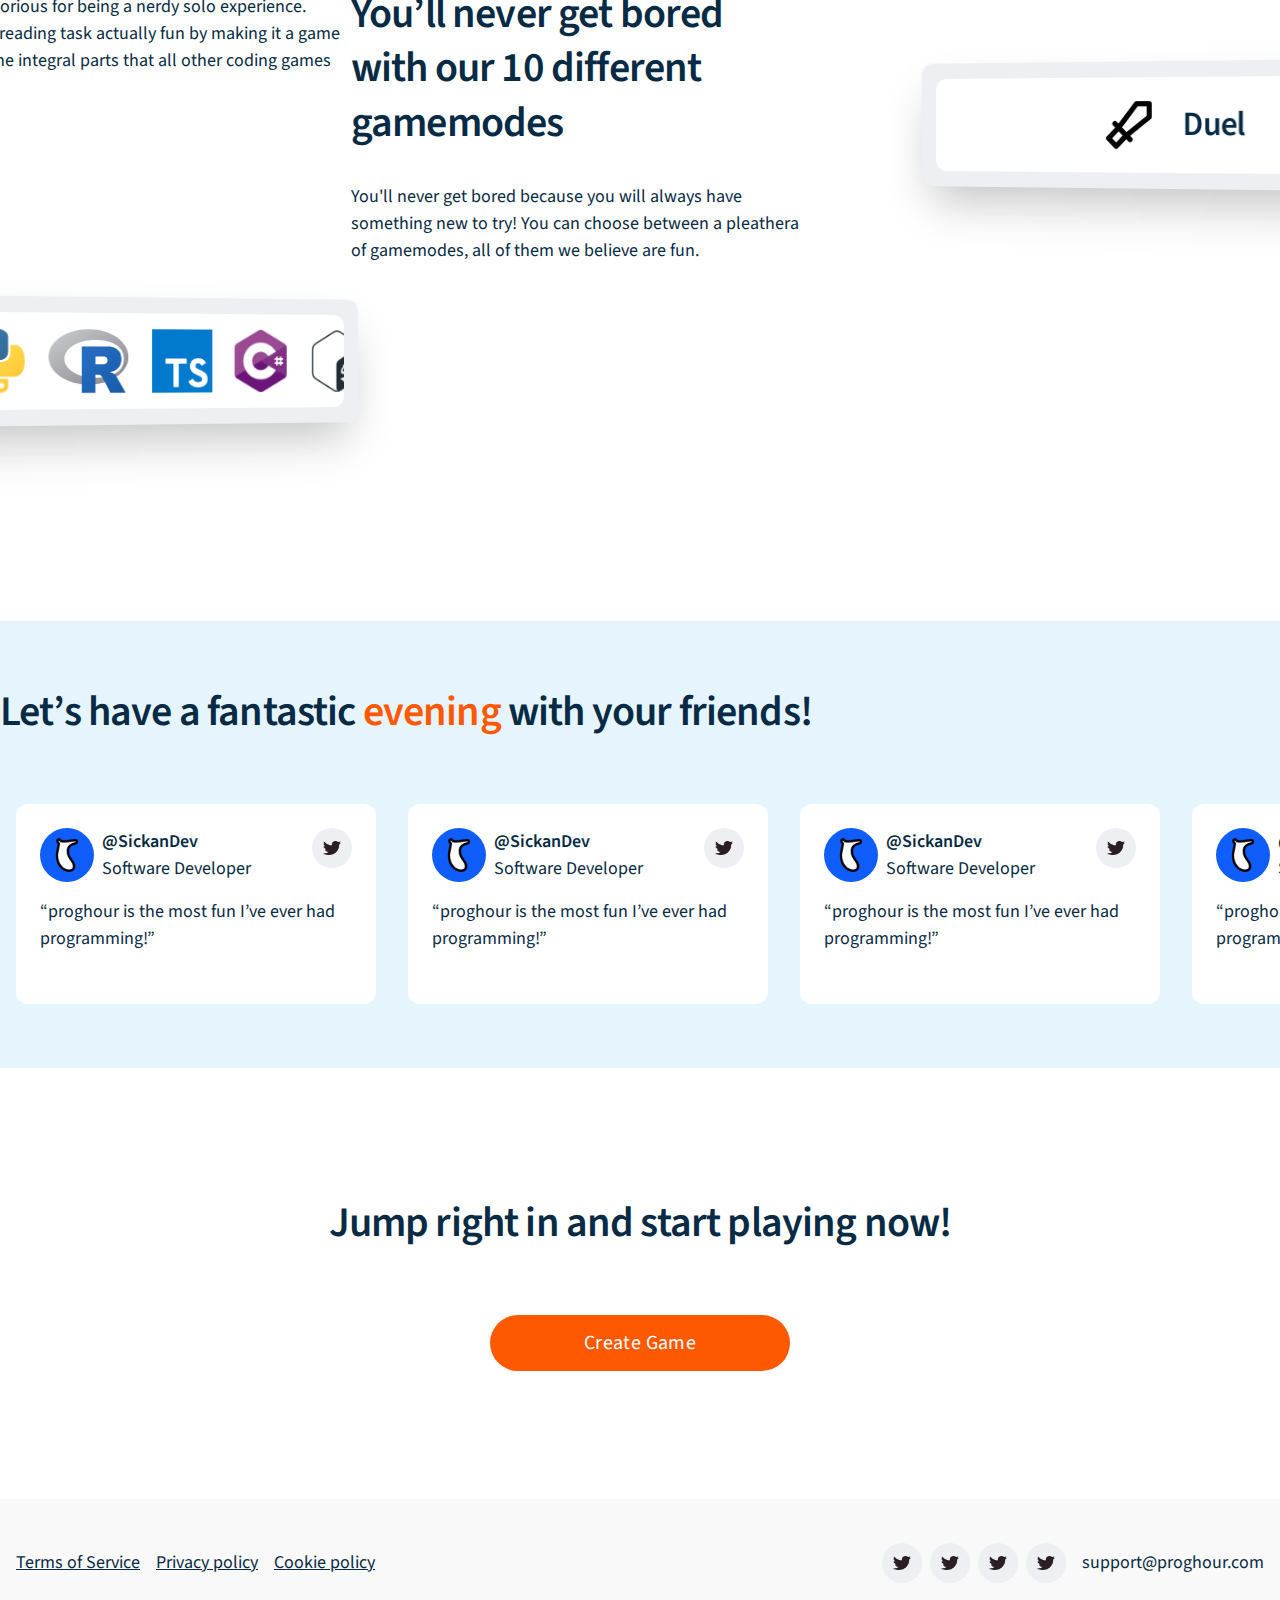
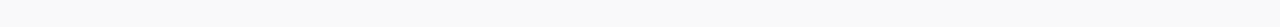
==== commit 75158abd: "ändring efter bedömning" ====
--- a/index.html
+++ b/index.html
@@ -50,7 +50,7 @@
         </button>
       </div>
 
-      <div class="hero-image html-image html-image--left">
+      <article class="hero-image html-image html-image--left">
         <p class="hero-image__tag hero-image__tag--you text text--bold">
           You
         </p>
@@ -59,7 +59,7 @@
         </p>
         <div class="hero-image__you hero-image__panel"></div>
         <div class="hero-image__best-friend hero-image__panel"></div>
-      </div>
+      </article>
     </div>
   </section>
 
@@ -83,7 +83,7 @@
 
   <section class="index__features section section--default">
     <div class="section__content index__features-content">
-      <div class="index__features-section index__features-section--flipped">
+      <section class="index__features-section index__features-section--flipped">
         <div class="wrapper--heading-default index__features-text">
           <h2 class="heading heading--default">
             Choose your favourite between our 20+ languages
@@ -96,77 +96,77 @@
             without removing the integral parts that all other coding games
             do.
           </p>
-        </div>
-
-        <div>
-          <div class="language-image html-image html-image--right">
-            <div class="language-image__inner">
-              <div class="language-image__row">
-                <img class="language-image__lang-logo" src="img/javascript_logo.svg" alt="JavaScript logo" />
-                <img class="language-image__lang-logo" src="img/python_logo.svg" alt="Python logo" />
-                <img class="language-image__lang-logo" src="img/r_logo.svg" alt="R-lang logo" />
-                <img class="language-image__lang-logo" src="img/typescript_logo.png" alt="TypeScript logo" />
-                <img class="language-image__lang-logo" src="img/csharp_logo.png" alt="C# logo" />
-                <img class="language-image__lang-logo" src="img/bash_logo.png" alt="Bash logo" />
-                <img class="language-image__lang-logo" src="img/cpp_logo.png" alt="C++ logo" />
-                <img class="language-image__lang-logo" src="img/php_logo.png" alt="php logo" />
-                <img class="language-image__lang-logo" src="img/clang_logo.png" alt="C-lang logo" />
+      </section>
+
+      <section>
+        <article class="language-image html-image html-image--right">
+          <div class="language-image__inner">
+            <div class="language-image__row">
+              <img class="language-image__lang-logo" src="img/javascript_logo.svg" alt="JavaScript logo" />
+              <img class="language-image__lang-logo" src="img/python_logo.svg" alt="Python logo" />
+              <img class="language-image__lang-logo" src="img/r_logo.svg" alt="R-lang logo" />
+              <img class="language-image__lang-logo" src="img/typescript_logo.png" alt="TypeScript logo" />
+              <img class="language-image__lang-logo" src="img/csharp_logo.png" alt="C# logo" />
+              <img class="language-image__lang-logo" src="img/bash_logo.png" alt="Bash logo" />
+              <img class="language-image__lang-logo" src="img/cpp_logo.png" alt="C++ logo" />
+              <img class="language-image__lang-logo" src="img/php_logo.png" alt="php logo" />
+              <img class="language-image__lang-logo" src="img/clang_logo.png" alt="C-lang logo" />
+            </div>
+            <div class="language-image__row">
+              <img class="language-image__lang-logo" src="img/javascript_logo.svg" alt="JavaScript logo" />
+              <img class="language-image__lang-logo" src="img/python_logo.svg" alt="Python logo" />
+              <img class="language-image__lang-logo" src="img/r_logo.svg" alt="R-lang logo" />
+              <img class="language-image__lang-logo" src="img/typescript_logo.png" alt="TypeScript logo" />
+              <img class="language-image__lang-logo" src="img/csharp_logo.png" alt="C# logo" />
+              <img class="language-image__lang-logo" src="img/bash_logo.png" alt="Bash logo" />
+              <img class="language-image__lang-logo" src="img/cpp_logo.png" alt="C++ logo" />
+              <img class="language-image__lang-logo" src="img/php_logo.png" alt="php logo" />
+              <img class="language-image__lang-logo" src="img/clang_logo.png" alt="C-lang logo" />
+            </div>
+          </div>
+        </article>
+      </section>
+    </div>
+
+    <div class="index__features-section">
+      <div class="wrapper--heading-default index__features-text">
+        <h2 class="heading heading--default">
+          You’ll never get bored with our 10 different gamemodes
+        </h2>
+
+        <p class="index__hero-text text text--normal">
+          You'll never get bored because you will always have something new
+          to try! You can choose between a pleathera of gamemodes, all of
+          them we believe are fun.
+        </p>
+      </div>
+
+      <section class="index__panel">
+        <article class="gamemode-image html-image html-image--left">
+          <div class="gamemode-image__information gamemode-image__panel">
+            <div class="gamemode-image__row">
+              <div class="gamemode-image__image-wrapper">
+                <img class="gamemode-image__logo" src="img/duel.svg" alt="Duel" />
+                <p class="heading heading--small">Duel</p>
               </div>
-              <div class="language-image__row">
-                <img class="language-image__lang-logo" src="img/javascript_logo.svg" alt="JavaScript logo" />
-                <img class="language-image__lang-logo" src="img/python_logo.svg" alt="Python logo" />
-                <img class="language-image__lang-logo" src="img/r_logo.svg" alt="R-lang logo" />
-                <img class="language-image__lang-logo" src="img/typescript_logo.png" alt="TypeScript logo" />
-                <img class="language-image__lang-logo" src="img/csharp_logo.png" alt="C# logo" />
-                <img class="language-image__lang-logo" src="img/bash_logo.png" alt="Bash logo" />
-                <img class="language-image__lang-logo" src="img/cpp_logo.png" alt="C++ logo" />
-                <img class="language-image__lang-logo" src="img/php_logo.png" alt="php logo" />
-                <img class="language-image__lang-logo" src="img/clang_logo.png" alt="C-lang logo" />
+              <div class="gamemode-image__image-wrapper">
+                <img class="gamemode-image__logo" src="img/team_duel.svg" alt="Team Duel logo" />
+                <p class="heading heading--small">Team Duel</p>
               </div>
-            </div>
-          </div>
-        </div>
-      </div>
-
-      <div class="index__features-section">
-        <div class="wrapper--heading-default index__features-text">
-          <h2 class="heading heading--default">
-            You’ll never get bored with our 10 different gamemodes
-          </h2>
-
-          <p class="index__hero-text text text--normal">
-            You'll never get bored because you will always have something new
-            to try! You can choose between a pleathera of gamemodes, all of
-            them we believe are fun.
-          </p>
-        </div>
-
-        <div class="index__panel">
-          <div class="gamemode-image html-image html-image--left">
-            <div class="gamemode-image__information gamemode-image__panel">
-              <div class="gamemode-image__row">
-                <div class="gamemode-image__image-wrapper">
-                  <img class="gamemode-image__logo" src="img/duel.svg" alt="Duel" />
-                  <p class="heading heading--small">Duel</p>
-                </div>
-                <div class="gamemode-image__image-wrapper">
-                  <img class="gamemode-image__logo" src="img/team_duel.svg" alt="Team Duel logo" />
-                  <p class="heading heading--small">Team Duel</p>
-                </div>
-                <div class="gamemode-image__image-wrapper">
-                  <img class="gamemode-image__logo" src="img/code_swap.svg" alt="Code Swap logo" />
-                  <p class="heading heading--small">Code Swap</p>
-                </div>
-                <div class="gamemode-image__image-wrapper">
-                  <img class="gamemode-image__logo" src="img/duel.svg" alt="Duel logo" />
-                  <p class="heading heading--small">Duel</p>
-                </div>
+              <div class="gamemode-image__image-wrapper">
+                <img class="gamemode-image__logo" src="img/code_swap.svg" alt="Code Swap logo" />
+                <p class="heading heading--small">Code Swap</p>
               </div>
-            </div>
-          </div>
-        </div>
-      </div>
-    </div>
+              <div class="gamemode-image__image-wrapper">
+                <img class="gamemode-image__logo" src="img/duel.svg" alt="Duel logo" />
+                <p class="heading heading--small">Duel</p>
+              </div>
+            </div>
+          </div>
+        </article>
+    </div>
+  </section>
+  </div>
   </section>
 
   <section class="index__testimonials">
@@ -177,126 +177,126 @@
     </h2>
 
     <div class="index__testimonial-list">
-      <div class="testimonial">
-        <div class="testimonial__person">
-          <div class="testimonial__left">
-            <img class="testimonial__avatar-image" src="./img/example_avatar.png" alt="Avatar" />
-            <div class="testimonial__details">
-              <p class="text text--bold">@SickanDev</p>
-              <p class="text text--normal">Software Developer</p>
-            </div>
-          </div>
-
-          <div class="testimonial__right">
-            <a class="testimonial__source" href="#">
-              <img class="testimonial__source-image" src="./img/twitter_logo.png" alt="Twitter logo" />
-            </a>
-          </div>
-        </div>
-
-        <div class="testimonial__text">
-          <p class="text text--normal">
-            “proghour is the most fun I’ve ever had programming!”
-          </p>
-        </div>
-      </div>
-
-      <div class="testimonial">
-        <div class="testimonial__person">
-          <div class="testimonial__left">
-            <img class="testimonial__avatar-image" src="./img/example_avatar.png" alt="Avatar" />
-            <div class="testimonial__details">
-              <p class="text text--bold">@SickanDev</p>
-              <p class="text text--normal">Software Developer</p>
-            </div>
-          </div>
-
-          <div class="testimonial__right">
-            <a class="testimonial__source" href="#">
-              <img class="testimonial__source-image" src="./img/twitter_logo.png" alt="Twitter logo" />
-            </a>
-          </div>
-        </div>
-
-        <div class="testimonial__text">
-          <p class="text text--normal">
-            “proghour is the most fun I’ve ever had programming!”
-          </p>
-        </div>
-      </div>
-
-      <div class="testimonial">
-        <div class="testimonial__person">
-          <div class="testimonial__left">
-            <img class="testimonial__avatar-image" src="./img/example_avatar.png" alt="Avatar" />
-            <div class="testimonial__details">
-              <p class="text text--bold">@SickanDev</p>
-              <p class="text text--normal">Software Developer</p>
-            </div>
-          </div>
-
-          <div class="testimonial__right">
-            <a class="testimonial__source" href="#">
-              <img class="testimonial__source-image" src="./img/twitter_logo.png" alt="Twitter logo" />
-            </a>
-          </div>
-        </div>
-
-        <div class="testimonial__text">
-          <p class="text text--normal">
-            “proghour is the most fun I’ve ever had programming!”
-          </p>
-        </div>
-      </div>
-
-      <div class="testimonial">
-        <div class="testimonial__person">
-          <div class="testimonial__left">
-            <img class="testimonial__avatar-image" src="./img/example_avatar.png" alt="Avatar" />
-            <div class="testimonial__details">
-              <p class="text text--bold">@SickanDev</p>
-              <p class="text text--normal">Software Developer</p>
-            </div>
-          </div>
-
-          <div class="testimonial__right">
-            <a class="testimonial__source" href="#">
-              <img class="testimonial__source-image" src="./img/twitter_logo.png" alt="Twitter logo" />
-            </a>
-          </div>
-        </div>
-
-        <div class="testimonial__text">
-          <p class="text text--normal">
-            “proghour is the most fun I’ve ever had programming!”
-          </p>
-        </div>
-      </div>
-
-      <div class="testimonial">
-        <div class="testimonial__person">
-          <div class="testimonial__left">
-            <img class="testimonial__avatar-image" src="./img/example_avatar.png" alt="Avatar" />
-            <div class="testimonial__details">
-              <p class="text text--bold">@SickanDev</p>
-              <p class="text text--normal">Software Developer</p>
-            </div>
-          </div>
-
-          <div class="testimonial__right">
-            <a class="testimonial__source" href="#">
-              <img class="testimonial__source-image" src="./img/twitter_logo.png" alt="Twitter logo" />
-            </a>
-          </div>
-        </div>
-
-        <div class="testimonial__text">
-          <p class="text text--normal">
-            “proghour is the most fun I’ve ever had programming!”
-          </p>
-        </div>
-      </div>
-    </div>
+      <article class="testimonial">
+        <div class="testimonial__person">
+          <div class="testimonial__left">
+            <img class="testimonial__avatar-image" src="./img/example_avatar.png" alt="Avatar" />
+            <div class="testimonial__details">
+              <p class="text text--bold">@SickanDev</p>
+              <p class="text text--normal">Software Developer</p>
+            </div>
+          </div>
+
+          <div class="testimonial__right">
+            <a class="testimonial__source" href="#">
+              <img class="testimonial__source-image" src="./img/twitter_logo.png" alt="Twitter logo" />
+            </a>
+          </div>
+        </div>
+
+        <div class="testimonial__text">
+          <p class="text text--normal">
+            “proghour is the most fun I’ve ever had programming!”
+          </p>
+        </div>
+      </article>
+
+      <article class="testimonial">
+        <div class="testimonial__person">
+          <div class="testimonial__left">
+            <img class="testimonial__avatar-image" src="./img/example_avatar.png" alt="Avatar" />
+            <div class="testimonial__details">
+              <p class="text text--bold">@SickanDev</p>
+              <p class="text text--normal">Software Developer</p>
+            </div>
+          </div>
+
+          <div class="testimonial__right">
+            <a class="testimonial__source" href="#">
+              <img class="testimonial__source-image" src="./img/twitter_logo.png" alt="Twitter logo" />
+            </a>
+          </div>
+        </div>
+
+        <div class="testimonial__text">
+          <p class="text text--normal">
+            “proghour is the most fun I’ve ever had programming!”
+          </p>
+        </div>
+      </article>
+
+      <article class="testimonial">
+        <div class="testimonial__person">
+          <div class="testimonial__left">
+            <img class="testimonial__avatar-image" src="./img/example_avatar.png" alt="Avatar" />
+            <div class="testimonial__details">
+              <p class="text text--bold">@SickanDev</p>
+              <p class="text text--normal">Software Developer</p>
+            </div>
+          </div>
+
+          <div class="testimonial__right">
+            <a class="testimonial__source" href="#">
+              <img class="testimonial__source-image" src="./img/twitter_logo.png" alt="Twitter logo" />
+            </a>
+          </div>
+        </div>
+
+        <div class="testimonial__text">
+          <p class="text text--normal">
+            “proghour is the most fun I’ve ever had programming!”
+          </p>
+        </div>
+      </article>
+
+      <article class="testimonial">
+        <div class="testimonial__person">
+          <div class="testimonial__left">
+            <img class="testimonial__avatar-image" src="./img/example_avatar.png" alt="Avatar" />
+            <div class="testimonial__details">
+              <p class="text text--bold">@SickanDev</p>
+              <p class="text text--normal">Software Developer</p>
+            </div>
+          </div>
+
+          <div class="testimonial__right">
+            <a class="testimonial__source" href="#">
+              <img class="testimonial__source-image" src="./img/twitter_logo.png" alt="Twitter logo" />
+            </a>
+          </div>
+        </div>
+
+        <div class="testimonial__text">
+          <p class="text text--normal">
+            “proghour is the most fun I’ve ever had programming!”
+          </p>
+        </div>
+      </article>
+
+      <article class="testimonial">
+        <div class="testimonial__person">
+          <div class="testimonial__left">
+            <img class="testimonial__avatar-image" src="./img/example_avatar.png" alt="Avatar" />
+            <div class="testimonial__details">
+              <p class="text text--bold">@SickanDev</p>
+              <p class="text text--normal">Software Developer</p>
+            </div>
+          </div>
+
+          <div class="testimonial__right">
+            <a class="testimonial__source" href="#">
+              <img class="testimonial__source-image" src="./img/twitter_logo.png" alt="Twitter logo" />
+            </a>
+          </div>
+        </div>
+
+        <div class="testimonial__text">
+          <p class="text text--normal">
+            “proghour is the most fun I’ve ever had programming!”
+          </p>
+        </div>
+    </div>
+    </article>
   </section>
 
   <section class="index__how section section--default">
--- a/css/style.css
+++ b/css/style.css
@@ -1128,6 +1128,11 @@
   border-radius: var(--border-radius-default);
   padding: 16px;
 }
+.auth__close {
+  position: absolute;
+  right: 4px;
+  top: 4px;
+}
 .auth__main {
   position: relative;
   display: flex;
@@ -1270,6 +1275,11 @@
   align-items: center;
   max-height: 100%;
   overflow: auto;
+}
+.premium-modal__close {
+  position: absolute;
+  right: 4px;
+  top: 4px;
 }
 .premium-modal__heading {
   display: none;
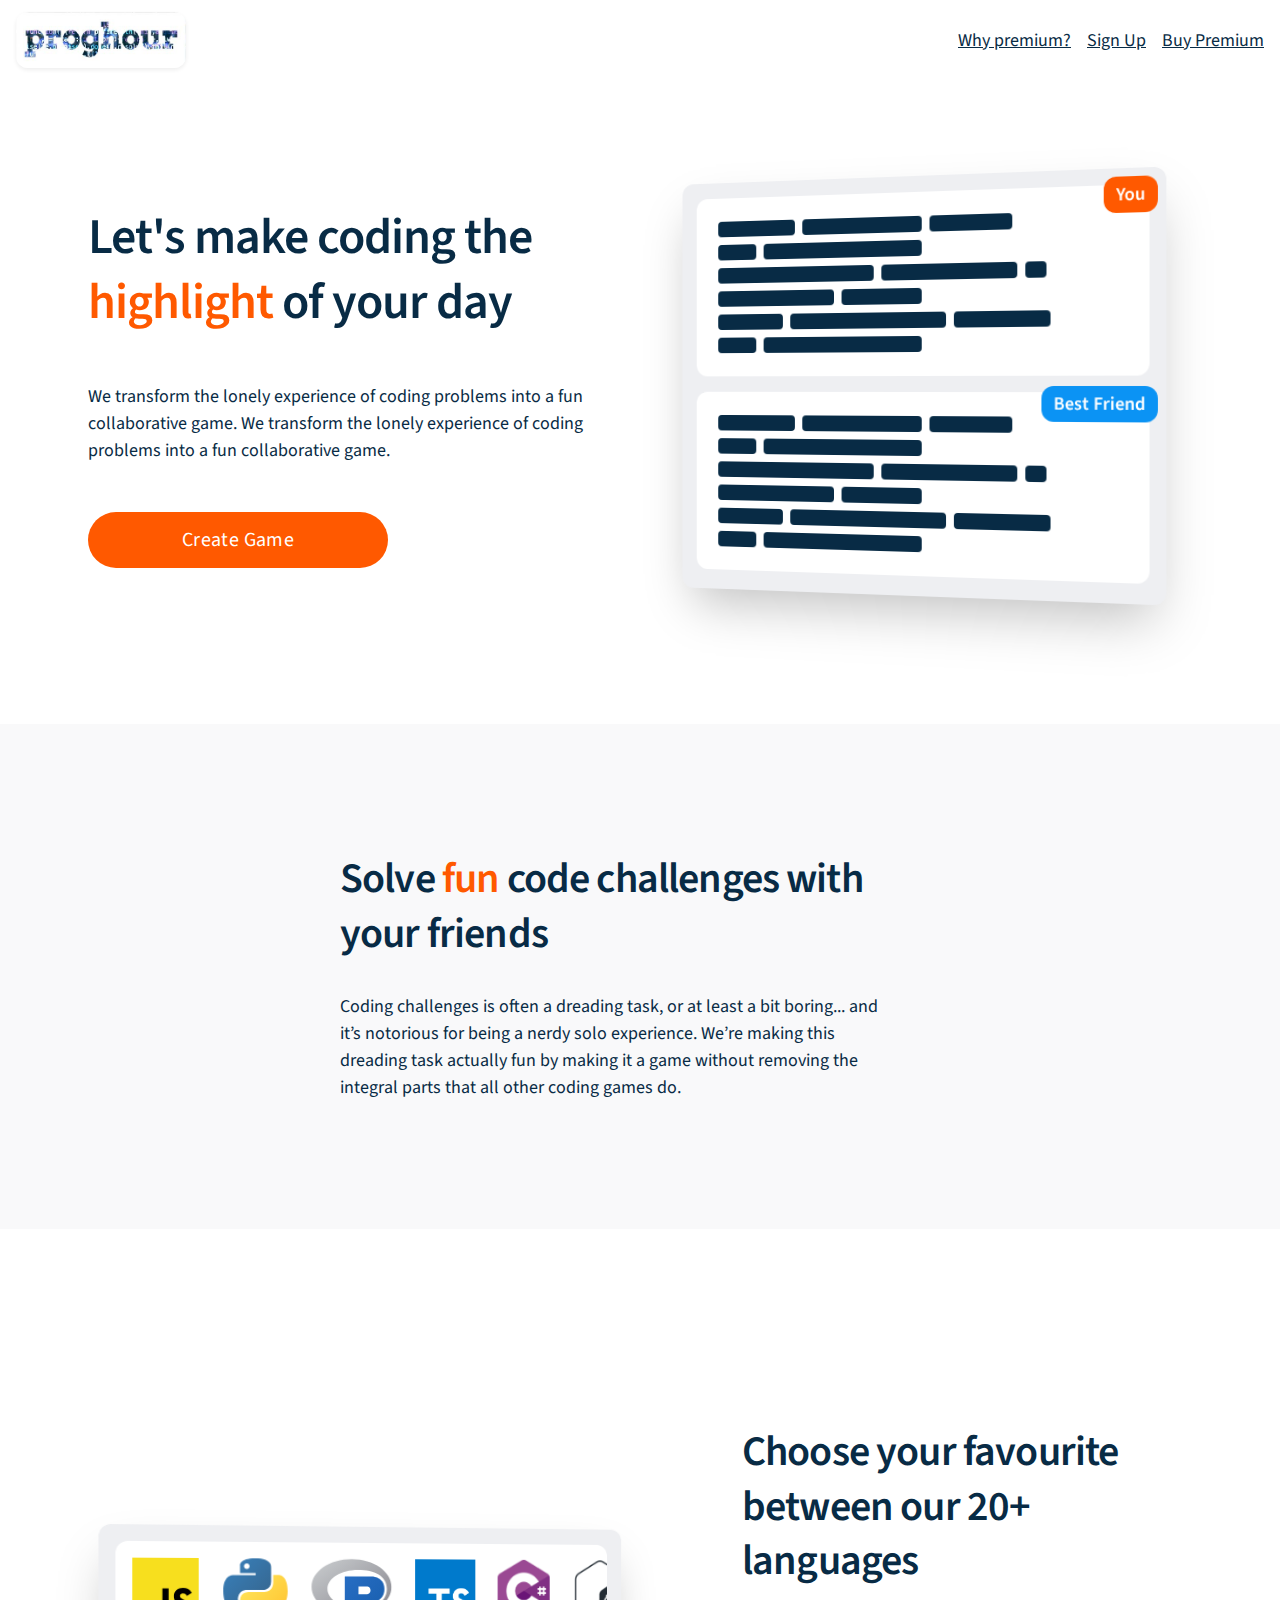
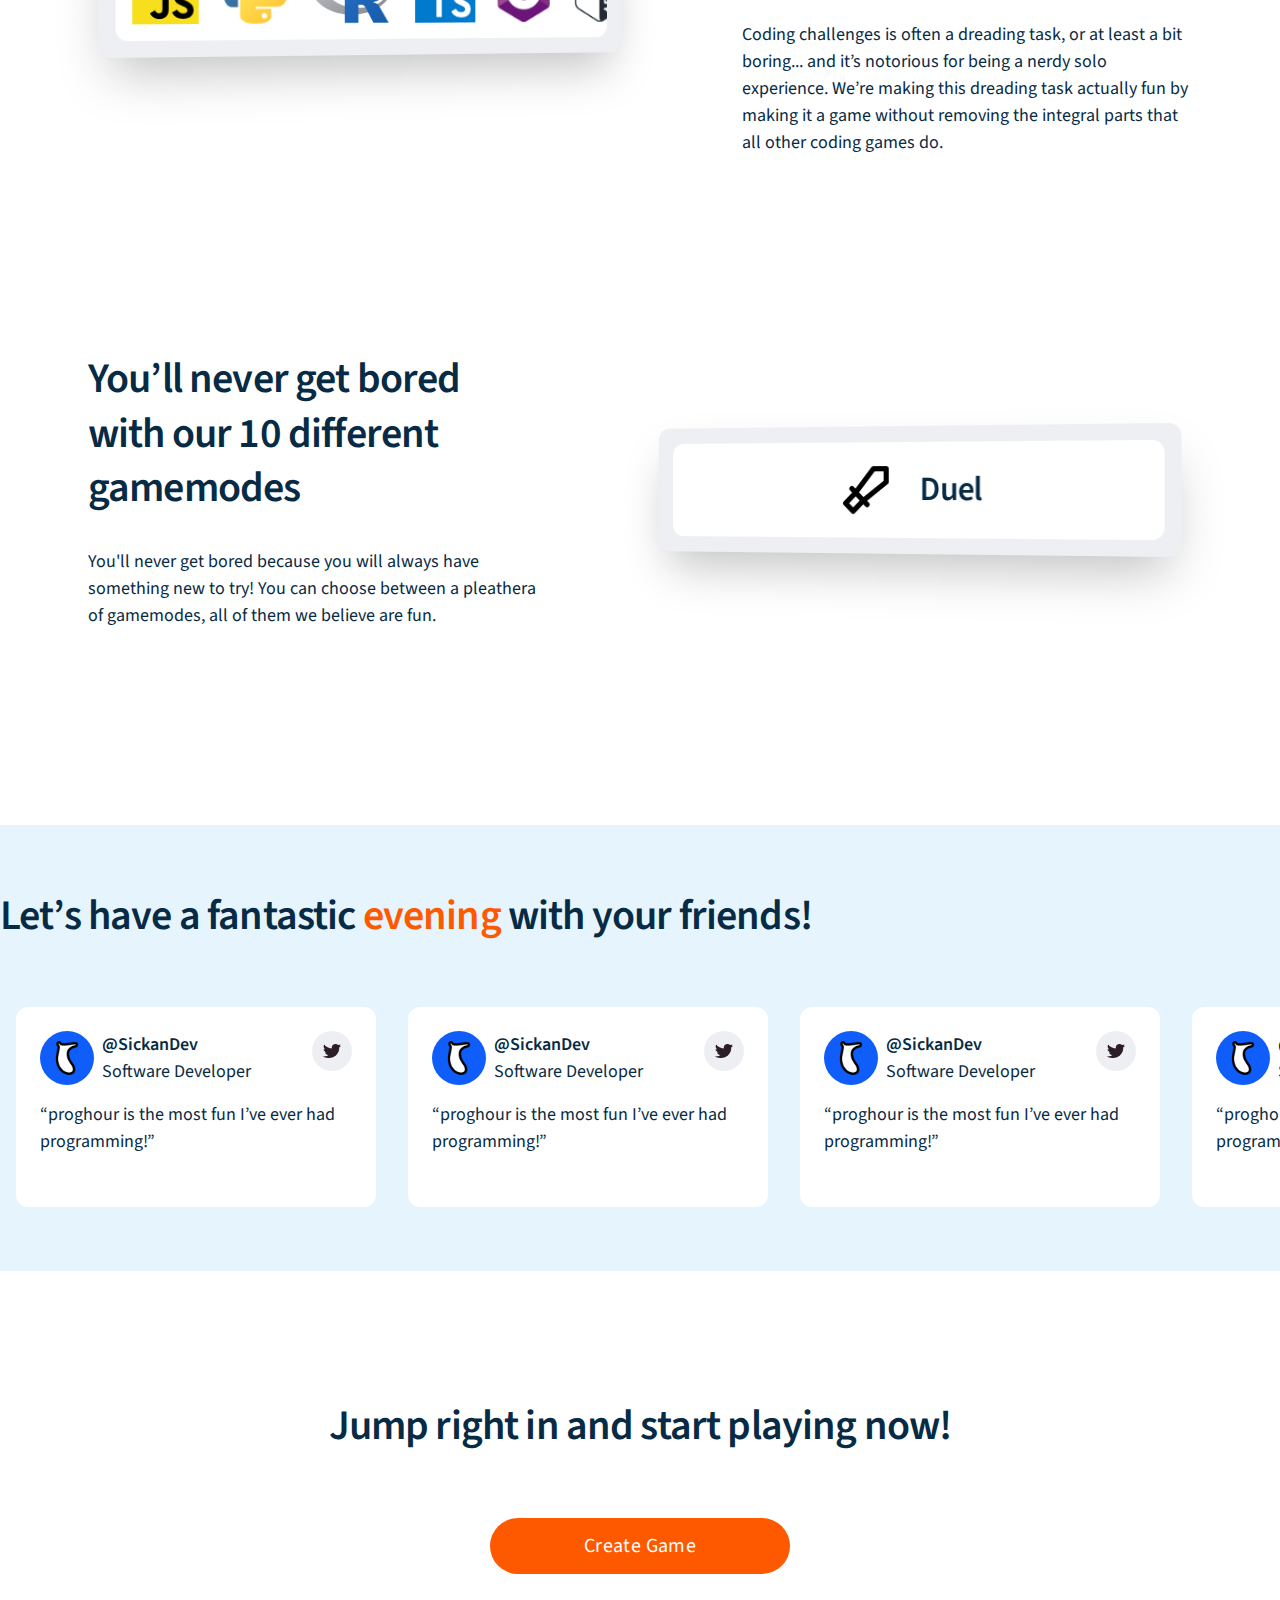
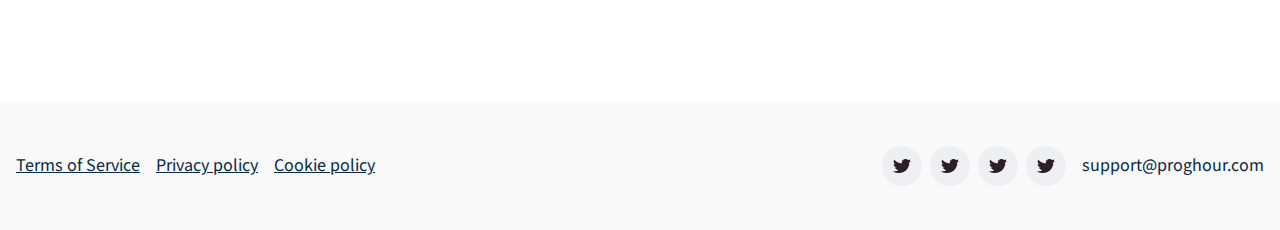
==== commit d0f53d51: "sista ändringar efter bedömningsmatris" ====
--- a/index.html
+++ b/index.html
@@ -81,10 +81,11 @@
     </div>
   </section>
 
+
   <section class="index__features section section--default">
     <div class="section__content index__features-content">
       <section class="index__features-section index__features-section--flipped">
-        <div class="wrapper--heading-default index__features-text">
+        <section class="wrapper--heading-default index__features-text">
           <h2 class="heading heading--default">
             Choose your favourite between our 20+ languages
           </h2>
@@ -96,9 +97,8 @@
             without removing the integral parts that all other coding games
             do.
           </p>
-      </section>
-
-      <section>
+        </section>
+
         <article class="language-image html-image html-image--right">
           <div class="language-image__inner">
             <div class="language-image__row">
@@ -126,47 +126,46 @@
           </div>
         </article>
       </section>
-    </div>
-
-    <div class="index__features-section">
-      <div class="wrapper--heading-default index__features-text">
-        <h2 class="heading heading--default">
-          You’ll never get bored with our 10 different gamemodes
-        </h2>
-
-        <p class="index__hero-text text text--normal">
-          You'll never get bored because you will always have something new
-          to try! You can choose between a pleathera of gamemodes, all of
-          them we believe are fun.
-        </p>
-      </div>
-
-      <section class="index__panel">
-        <article class="gamemode-image html-image html-image--left">
-          <div class="gamemode-image__information gamemode-image__panel">
-            <div class="gamemode-image__row">
-              <div class="gamemode-image__image-wrapper">
-                <img class="gamemode-image__logo" src="img/duel.svg" alt="Duel" />
-                <p class="heading heading--small">Duel</p>
+
+      <section class="index__features-section">
+        <section class="wrapper--heading-default index__features-text">
+          <h2 class="heading heading--default">
+            You’ll never get bored with our 10 different gamemodes
+          </h2>
+
+          <p class="index__hero-text text text--normal">
+            You'll never get bored because you will always have something new
+            to try! You can choose between a pleathera of gamemodes, all of
+            them we believe are fun.
+          </p>
+        </section>
+
+        <section class="index__panel">
+          <article class="gamemode-image html-image html-image--left">
+            <div class="gamemode-image__information gamemode-image__panel">
+              <div class="gamemode-image__row">
+                <div class="gamemode-image__image-wrapper">
+                  <img class="gamemode-image__logo" src="img/duel.svg" alt="Duel" />
+                  <p class="heading heading--small">Duel</p>
+                </div>
+                <div class="gamemode-image__image-wrapper">
+                  <img class="gamemode-image__logo" src="img/team_duel.svg" alt="Team Duel logo" />
+                  <p class="heading heading--small">Team Duel</p>
+                </div>
+                <div class="gamemode-image__image-wrapper">
+                  <img class="gamemode-image__logo" src="img/code_swap.svg" alt="Code Swap logo" />
+                  <p class="heading heading--small">Code Swap</p>
+                </div>
+                <div class="gamemode-image__image-wrapper">
+                  <img class="gamemode-image__logo" src="img/duel.svg" alt="Duel logo" />
+                  <p class="heading heading--small">Duel</p>
+                </div>
               </div>
-              <div class="gamemode-image__image-wrapper">
-                <img class="gamemode-image__logo" src="img/team_duel.svg" alt="Team Duel logo" />
-                <p class="heading heading--small">Team Duel</p>
-              </div>
-              <div class="gamemode-image__image-wrapper">
-                <img class="gamemode-image__logo" src="img/code_swap.svg" alt="Code Swap logo" />
-                <p class="heading heading--small">Code Swap</p>
-              </div>
-              <div class="gamemode-image__image-wrapper">
-                <img class="gamemode-image__logo" src="img/duel.svg" alt="Duel logo" />
-                <p class="heading heading--small">Duel</p>
-              </div>
-            </div>
-          </div>
-        </article>
-    </div>
-  </section>
-  </div>
+            </div>
+          </article>
+        </section>
+      </section>
+    </div>
   </section>
 
   <section class="index__testimonials">
--- a/css/style.css
+++ b/css/style.css
@@ -1109,6 +1109,8 @@
   overflow-y: auto;
 }
 .auth__content {
+  position: relative;
+  z-index: 0;
   display: grid;
   grid-template-rows: max-content 1fr;
   width: 100%;
@@ -1132,6 +1134,7 @@
   position: absolute;
   right: 4px;
   top: 4px;
+  z-index: 1;
 }
 .auth__main {
   position: relative;
